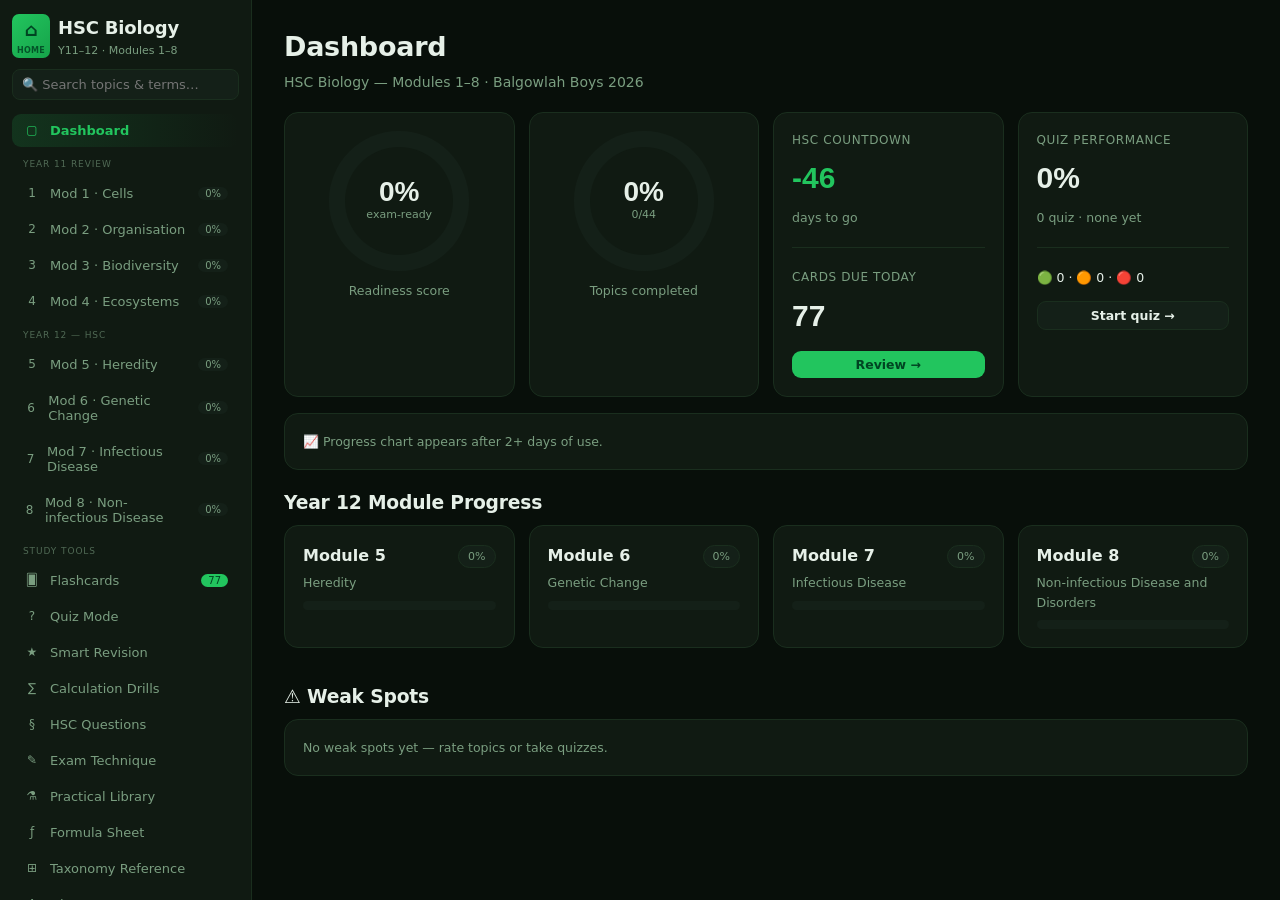
==== biology/index.html @ 116df665 "Reformat flashcard backs with smart visual layouts Instead of dumping the full definition as a wall " ====
<!DOCTYPE html>
<html lang="en" data-theme="dark">
<head>
<meta charset="UTF-8"/>
<meta name="viewport" content="width=device-width,initial-scale=1.0"/>
<title>HSC Biology Y12 — Study Tool</title>
<style>
:root{
  --bg:#080f0a;--surface:#101a12;--surface2:#142018;--accent:#22c55e;--accent2:#16a34a;
  --text:#e6f0e8;--muted:#7a9e80;--line:#1a2e1e;
  --blue:#3b82f6;--green:#22c55e;--amber:#f59e0b;--red:#ef4444;--purple:#a855f7;
  --blueb:#0e2336;--greenb:#0e2a14;--amberb:#2c2210;--redb:#2c1414;--purpleb:#221331;
}
html[data-theme="light"]{
  --bg:#eef5ef;--surface:#ffffff;--surface2:#edf5ee;--accent:#16a34a;--accent2:#15803d;
  --text:#0e2010;--muted:#4a7a52;--line:#cde3cf;
  --blueb:#e6f0fb;--greenb:#e7f7ec;--amberb:#fdf3e1;--redb:#fbe9e9;--purpleb:#f4e9fc;
}
*{box-sizing:border-box}
body{margin:0;background:var(--bg);color:var(--text);font-family:"IBM Plex Sans",system-ui,-apple-system,Segoe UI,Roboto,sans-serif;line-height:1.55}
h1,h2,h3,h4,.brand{font-family:"Bricolage Grotesque","IBM Plex Sans",system-ui,sans-serif;font-weight:700;letter-spacing:-.01em}
a{color:var(--accent)}
.app{display:flex;min-height:100vh}
.sidebar{width:252px;background:var(--surface);border-right:1px solid var(--line);position:sticky;top:0;height:100vh;display:flex;flex-direction:column;padding:14px 12px;gap:10px;overflow-y:auto;flex-shrink:0}
.brand{font-size:18px;display:flex;align-items:center;gap:8px}
.brand .logo{width:26px;height:26px;border-radius:7px;background:linear-gradient(135deg,var(--accent),var(--accent2));display:flex;align-items:center;justify-content:center;color:#042;font-weight:800;font-size:13px}
.brand small{display:block;color:var(--muted);font-size:11px;font-weight:500;letter-spacing:0}
.search{display:flex;flex-direction:column;gap:4px;position:relative}
.search input{width:100%;background:var(--surface2);border:1px solid var(--line);color:var(--text);border-radius:9px;padding:8px 10px;font-size:13px}
.search input:focus{outline:none;border-color:var(--accent)}
.searchres{position:absolute;top:42px;left:0;right:0;background:var(--surface2);border:1px solid var(--line);border-radius:9px;max-height:320px;overflow-y:auto;z-index:30;box-shadow:0 12px 30px rgba(0,0,0,.45)}
.searchres .r{padding:8px 10px;border-bottom:1px solid var(--line);cursor:pointer;font-size:13px}
.searchres .r:hover{background:var(--surface)}.searchres .r:last-child{border-bottom:none}
.navlist{display:flex;flex-direction:column;gap:3px;margin-top:4px}
.navbtn{display:flex;align-items:center;gap:9px;background:none;border:none;color:var(--muted);text-align:left;padding:9px 11px;border-radius:9px;cursor:pointer;font-size:13px;font-family:inherit;width:100%;transition:.12s}
.navbtn .ic{width:18px;text-align:center;font-size:12px}
.navbtn:hover{background:var(--surface2);color:var(--text)}
.navbtn.active{background:linear-gradient(90deg,rgba(34,197,94,.15),transparent);color:var(--accent);font-weight:600}
.navbtn .badge{margin-left:auto;font-size:10px;background:var(--surface2);color:var(--muted);padding:1px 7px;border-radius:20px}
.nav-sep{font-size:9px;text-transform:uppercase;letter-spacing:.1em;color:var(--muted);padding:8px 11px 2px;opacity:.6}
.exampill{margin-top:auto;background:var(--surface2);border:1px solid var(--line);border-radius:11px;padding:10px}
.exampill label{font-size:11px;color:var(--muted);display:block;margin-bottom:5px;text-transform:uppercase;letter-spacing:.06em}
.exampill .cd{font-size:22px;font-weight:700;color:var(--accent);font-family:"Bricolage Grotesque",sans-serif}
.exampill input{width:100%;margin-top:7px;background:var(--bg);border:1px solid var(--line);color:var(--text);border-radius:7px;padding:5px 7px;font-size:12px}
.sb-foot{display:flex;gap:6px;flex-wrap:wrap}
.sb-foot button{flex:1;font-size:11px;padding:6px;background:var(--surface2);border:1px solid var(--line);color:var(--muted);border-radius:8px;cursor:pointer;min-width:60px}
.sb-foot button:hover{color:var(--text);border-color:var(--accent)}
.main{flex:1;min-width:0;padding:26px 32px 90px;max-width:1120px}
.page-head{margin-bottom:18px;display:flex;align-items:flex-end;gap:14px;flex-wrap:wrap}
.page-head h1{font-size:27px;margin:0 0 4px}.page-head p{color:var(--muted);margin:0;font-size:14px}
.page-head .spacer{flex:1}
.card{background:var(--surface);border:1px solid var(--line);border-radius:14px;padding:18px;margin-bottom:16px}
.grid{display:grid;gap:14px}
.g2{grid-template-columns:repeat(2,1fr)}.g3{grid-template-columns:repeat(3,1fr)}.g4{grid-template-columns:repeat(4,1fr)}
@media(max-width:900px){.g2,.g3,.g4{grid-template-columns:1fr}}
.bar{height:9px;background:var(--surface2);border-radius:20px;overflow:hidden}
.bar>i{display:block;height:100%;background:linear-gradient(90deg,var(--accent),var(--accent2));border-radius:20px;transition:width .4s}
.stat{display:flex;flex-direction:column;gap:6px}
.stat .big{font-size:30px;font-weight:700;font-family:"Bricolage Grotesque",sans-serif}
.stat .lbl{color:var(--muted);font-size:12px;text-transform:uppercase;letter-spacing:.05em}
.ring{--p:0;width:140px;height:140px;border-radius:50%;background:conic-gradient(var(--accent) calc(var(--p)*3.6deg),var(--surface2) 0);display:grid;place-items:center;margin:0 auto}
.ring .inner{width:108px;height:108px;border-radius:50%;background:var(--surface);display:flex;align-items:center;justify-content:center;flex-direction:column;text-align:center}
.ring .inner b{font-size:28px;font-family:"Bricolage Grotesque",sans-serif;line-height:1}
.ring .inner small{color:var(--muted);font-size:11px}
.mod-h{display:flex;align-items:center;gap:12px;cursor:pointer;padding:15px 18px;background:var(--surface);border:1px solid var(--line);border-radius:14px;margin-bottom:10px}
.mod-h:hover{border-color:var(--accent)}
.mod-h .num{width:38px;height:38px;border-radius:10px;background:var(--surface2);display:grid;place-items:center;font-weight:700;color:var(--accent);font-family:"Bricolage Grotesque",sans-serif}
.mod-h h2{font-size:17px;margin:0}.mod-h .sub{color:var(--muted);font-size:12.5px}
.mod-h .chev{color:var(--muted);transition:.2s;font-size:13px}
.mod-h.open .chev{transform:rotate(90deg)}
.dot{background:var(--surface);border:1px solid var(--line);border-radius:13px;margin:0 0 11px;overflow:hidden}
.dot.flash{border-color:var(--accent);box-shadow:0 0 0 2px rgba(34,197,94,.3)}
.dot-h{display:flex;align-items:flex-start;gap:11px;padding:14px 16px;cursor:pointer}
.dot-h:hover{background:var(--surface2)}
.dot-h .chk{margin-top:3px;width:17px;height:17px;accent-color:var(--accent);cursor:pointer;flex-shrink:0}
.dot-h .ttl{flex:1;font-weight:600;font-size:15px}
.dot-h .conf-dot{width:11px;height:11px;border-radius:50%;margin-top:5px;flex-shrink:0;background:var(--line)}
.conf-good{background:var(--green)!important}.conf-shaky{background:var(--amber)!important}.conf-weak{background:var(--red)!important}
.tags{display:flex;gap:5px;flex-wrap:wrap;margin-top:5px}
.tag{font-size:10px;padding:1.5px 7px;border-radius:20px;background:var(--surface2);color:var(--muted);border:1px solid var(--line)}
.tag.hsc{color:#fda4af;border-color:#5b2330}.tag.syl{color:#7dd3fc;border-color:#1e4a63}.tag.custom{color:#d8b4fe;border-color:#3d2350}.tag.y11{color:#86efac;border-color:#1a4a2a}
.dot-body{padding:0 16px 16px;display:none}.dot.open .dot-body{display:block}
.box{border-radius:10px;padding:11px 13px;margin:9px 0;font-size:14px;border-left:3px solid}
.box .bx-l{font-size:10.5px;text-transform:uppercase;letter-spacing:.07em;font-weight:700;display:block;margin-bottom:4px;opacity:.9}
.box.def{background:var(--blueb);border-color:var(--blue)}.box.def .bx-l{color:#93c5fd}
.box.eqn{background:var(--greenb);border-color:var(--green);font-family:"IBM Plex Mono",ui-monospace,monospace}.box.eqn .bx-l{color:#86efac;font-family:inherit}
.box.tip{background:var(--amberb);border-color:var(--amber)}.box.tip .bx-l{color:#fcd34d}
.box.trap{background:var(--redb);border-color:var(--red)}.box.trap .bx-l{color:#fca5a5}
.box.mnem{background:var(--purpleb);border-color:var(--purple)}.box.mnem .bx-l{color:#d8b4fe}
.box.calc{background:var(--surface2);border-color:var(--accent)}.box.calc .bx-l{color:var(--accent)}
.box.calc .body{white-space:pre-wrap;font-family:"IBM Plex Mono",monospace;font-size:13px}
.box[contenteditable]{outline:none}
.box.editing{box-shadow:inset 0 0 0 1px var(--accent)}
/* pretty-box rows */
.prow{display:flex;gap:10px;padding:6px 0;border-bottom:1px solid rgba(128,128,128,.12);align-items:flex-start}
.prow:last-child{border-bottom:none}
.plbl{font-weight:700;font-size:12px;min-width:90px;max-width:140px;flex-shrink:0;opacity:.8;padding-top:2px;line-height:1.4;text-transform:none}
.pval{flex:1;font-size:13.5px;line-height:1.55}
.pbul{display:flex;gap:7px;padding:5px 0;border-bottom:1px solid rgba(128,128,128,.08);font-size:13.5px;line-height:1.55;align-items:flex-start}
.pbul:last-child{border-bottom:none}
.pbul-dot{color:var(--accent);font-size:10px;flex-shrink:0;padding-top:4px;opacity:.7}
/* flashcard back layouts */
.fc-vs{display:grid;grid-template-columns:1fr 1fr;gap:10px;margin:2px 0}
.fc-vs-col{background:var(--surface2);border-radius:9px;padding:10px 12px;text-align:left}
.fc-vs-hd{font-size:10px;font-weight:700;text-transform:uppercase;letter-spacing:.08em;color:var(--accent);margin-bottom:7px;border-bottom:1px solid var(--line);padding-bottom:4px}
.fc-row{display:flex;gap:8px;padding:5px 0;border-bottom:1px solid rgba(128,128,128,.1);font-size:13px;line-height:1.55;align-items:flex-start;text-align:left}
.fc-row:last-child{border-bottom:none}
.fc-rl{font-weight:700;min-width:75px;max-width:110px;flex-shrink:0;font-size:11.5px;color:var(--accent);padding-top:1px;line-height:1.4}
.fc-rv{flex:1}
.fc-bul{display:flex;gap:7px;padding:4px 0;border-bottom:1px solid rgba(128,128,128,.08);font-size:13px;line-height:1.55;align-items:flex-start;text-align:left}
.fc-bul:last-child{border-bottom:none}
.fc-bd{color:var(--accent);font-size:10px;flex-shrink:0;padding-top:4px;opacity:.8}
.fc-step{display:flex;gap:8px;padding:4px 0;font-size:13px;line-height:1.55;border-bottom:1px solid rgba(128,128,128,.08);text-align:left}
.fc-step:last-child{border-bottom:none}
.fc-sn{color:var(--accent);font-weight:700;min-width:16px;font-size:11px;padding-top:2px;flex-shrink:0}
.fc-def{font-size:14px;line-height:1.7;text-align:left}
.psteps{display:flex;flex-direction:column;gap:3px}
.pstep{display:flex;gap:10px;padding:4px 0;border-bottom:1px solid rgba(128,128,128,.08);align-items:flex-start;font-family:"IBM Plex Mono",monospace;font-size:13px}
.pstep:last-child{border-bottom:none}
.pstep-n{color:var(--accent);font-weight:700;min-width:18px;flex-shrink:0;font-size:11px;padding-top:2px}
/* term table */
.term-section{background:var(--surface);border:1px solid var(--line);border-radius:14px;padding:16px;margin-bottom:18px}
.term-section h3{margin:0 0 10px;font-size:16px;display:flex;align-items:center;gap:8px;cursor:pointer}
.term-section h3 .chev{color:var(--muted);font-size:12px;transition:.2s;margin-left:auto}
.term-section h3.open .chev{transform:rotate(90deg)}
.term-topic{margin-bottom:10px}
.term-topic-title{font-size:11px;text-transform:uppercase;letter-spacing:.07em;color:var(--accent);font-weight:700;margin-bottom:6px}
.term-table{width:100%;border-collapse:collapse;font-size:13px}
.term-table td{padding:5px 8px;border-bottom:1px solid var(--line);vertical-align:top}
.term-table td:first-child{font-weight:600;color:var(--text);width:30%;white-space:nowrap}
.term-table td:last-child{color:var(--muted)}
.term-table tr:last-child td{border-bottom:none}
.must-mem{background:rgba(34,197,94,.08);border:1px solid rgba(34,197,94,.25);border-radius:10px;padding:12px 14px;margin:10px 0}
.must-mem h4{margin:0 0 8px;font-size:12px;text-transform:uppercase;letter-spacing:.07em;color:var(--accent)}
.must-mem-item{margin-bottom:8px;font-size:13.5px}
.must-mem-item b{color:var(--accent)}
.must-mem-item:last-child{margin-bottom:0}
/* q */
.q{border:1px solid var(--line);border-radius:10px;padding:11px 13px;margin:9px 0;background:var(--surface2)}
.q .qq{font-size:14px;margin-bottom:7px;font-weight:500}
.q .ans{display:none;border-top:1px dashed var(--line);margin-top:9px;padding-top:9px;font-size:13.5px;color:#bfe;white-space:pre-wrap}
.q.show .ans{display:block}
.q .reveal{font-size:12px;background:var(--surface);border:1px solid var(--line);color:var(--accent);padding:4px 11px;border-radius:7px;cursor:pointer}
.confrow{display:flex;gap:7px;align-items:center;margin:12px 0 5px;flex-wrap:wrap}
.confrow span{font-size:12px;color:var(--muted);margin-right:3px}
.cbtn{font-size:12.5px;padding:5px 13px;border-radius:8px;border:1px solid var(--line);background:var(--surface2);color:var(--muted);cursor:pointer}
.cbtn.good.on{background:rgba(34,197,94,.18);color:#86efac;border-color:var(--green)}
.cbtn.shaky.on{background:rgba(245,158,11,.18);color:#fcd34d;border-color:var(--amber)}
.cbtn.weak.on{background:rgba(239,68,68,.18);color:#fca5a5;border-color:var(--red)}
textarea.notes{width:100%;background:var(--bg);border:1px solid var(--line);color:var(--text);border-radius:9px;padding:9px;font-family:inherit;font-size:13px;resize:vertical;min-height:58px;margin-top:6px}
textarea.notes:focus{outline:none;border-color:var(--accent)}
.btn{background:var(--accent);color:#042;border:none;border-radius:9px;padding:9px 15px;font-weight:600;cursor:pointer;font-family:inherit;font-size:14px}
.btn:hover{background:var(--accent2)}.btn:disabled{opacity:.5;cursor:not-allowed}
.btn.ghost{background:var(--surface2);color:var(--text);border:1px solid var(--line)}
.btn.ghost:hover{border-color:var(--accent);color:var(--accent)}
.btn.sm{padding:6px 11px;font-size:12.5px}.btn.on{background:var(--accent);color:#042}
.pill{display:inline-block;font-size:11px;padding:2px 9px;border-radius:20px;background:var(--surface2);border:1px solid var(--line);color:var(--muted)}
select,input[type=number],input[type=text]{background:var(--surface2);border:1px solid var(--line);color:var(--text);border-radius:8px;padding:7px 9px;font-family:inherit;font-size:13px}
select:focus,input:focus{outline:none;border-color:var(--accent)}
.chips{display:flex;gap:7px;flex-wrap:wrap}
.chip{font-size:13px;padding:6px 12px;border-radius:20px;border:1px solid var(--line);background:var(--surface2);color:var(--muted);cursor:pointer}
.chip.on{background:rgba(34,197,94,.14);color:var(--accent);border-color:var(--accent)}
.row{display:flex;gap:10px;align-items:center;flex-wrap:wrap}
.muted{color:var(--muted)}.accent{color:var(--accent)}.small{font-size:12.5px}
.divider{height:1px;background:var(--line);margin:14px 0}
.kv{display:flex;justify-content:space-between;padding:6px 0;border-bottom:1px solid var(--line);font-size:13.5px}.kv:last-child{border:none}
.tablebox{width:100%;border-collapse:collapse;font-size:13px}
.tablebox th,.tablebox td{border:1px solid var(--line);padding:7px 9px;text-align:left;vertical-align:top}
.tablebox th{background:var(--surface2);color:var(--accent)}
.collapse-h{cursor:pointer;display:flex;align-items:center;gap:10px}
.collapse-h .chev{margin-left:auto;color:var(--muted);transition:.2s}.collapse-h.open .chev{transform:rotate(90deg)}
.hidden{display:none!important}
svg.diagram{width:100%;max-width:540px;height:auto;display:block;margin:10px 0;background:var(--bg);border:1px solid var(--line);border-radius:12px}
.diagram text{fill:var(--text);font-family:"IBM Plex Sans",sans-serif;font-size:13px}
.diagram .ax{stroke:var(--muted);stroke-width:1.5;fill:none}
.diagram .gl{stroke:var(--line);stroke-width:1}
.toast{position:fixed;bottom:22px;left:50%;transform:translateX(-50%);background:var(--surface2);border:1px solid var(--accent);color:var(--text);padding:11px 20px;border-radius:11px;z-index:100;box-shadow:0 10px 30px rgba(0,0,0,.4);opacity:0;transition:.25s;pointer-events:none}
.toast.show{opacity:1}
::-webkit-scrollbar{width:9px;height:9px}::-webkit-scrollbar-thumb{background:var(--line);border-radius:8px}
.modal{position:fixed;inset:0;background:rgba(0,0,0,.6);display:grid;place-items:center;z-index:90;padding:20px}
.modal .box2{background:var(--surface);border:1px solid var(--line);border-radius:14px;padding:20px;max-width:560px;width:100%;max-height:85vh;overflow:auto}
.modal textarea{width:100%;min-height:160px;background:var(--bg);border:1px solid var(--line);color:var(--text);border-radius:9px;padding:10px;font-family:"IBM Plex Mono",monospace;font-size:12px}
@media(max-width:820px){.app{flex-direction:column}.sidebar{position:relative;width:100%;height:auto}.main{padding:18px 16px 60px}.ring{width:120px;height:120px}}
</style>
</head>
<body>
<div class="app">
  <aside class="sidebar">
    <div class="brand"><a href="/" style="text-decoration:none"><span class="logo" style="width:38px;height:44px;font-size:18px;flex-direction:column;gap:1px">⌂<span style="font-size:8px;font-weight:700;letter-spacing:.04em;opacity:.85">HOME</span></span></a><div>HSC Biology<small>Y11–12 · Modules 1–8</small></div></div>
    <div class="search">
      <input id="globalSearch" type="text" placeholder="🔍 Search topics & terms…" autocomplete="off"/>
      <div id="searchRes" class="searchres hidden"></div>
    </div>
    <nav class="navlist" id="nav"></nav>
    <div class="exampill">
      <label>HSC Exam Countdown</label>
      <div class="cd" id="countdown">— days</div>
      <input id="examDate" type="date"/>
    </div>
    <div class="sb-foot">
      <button id="themeBtn">☀ Theme</button>
      <button id="ioBtn">⇅ Backup</button>
    </div>
  </aside>
  <main class="main" id="main"></main>
</div>
<div class="toast" id="toast"></div>
<script>
const LS_KEY="hscbio_progress";
const DEFAULT_STATE={check:{},conf:{},notes:{},examDate:"2026-10-21",quizLog:[],theme:"dark",streak:[],edits:{},addedDots:{},addedQ:{},editMode:false,quizStats:{},srs:{},history:[],bookmarks:{}};
const TODAY=()=>new Date().toISOString().slice(0,10);
const daysBetween=(a,b)=>Math.round((new Date(b)-new Date(a))/86400000);
const addDays=(iso,n)=>{const d=new Date(iso);d.setDate(d.getDate()+n);return d.toISOString().slice(0,10);};
let state=load();
function load(){try{const s=JSON.parse(localStorage.getItem(LS_KEY));if(s)return Object.assign({},JSON.parse(JSON.stringify(DEFAULT_STATE)),s);}catch(e){}return JSON.parse(JSON.stringify(DEFAULT_STATE));}
let saveT;function save(){clearTimeout(saveT);saveT=setTimeout(()=>localStorage.setItem(LS_KEY,JSON.stringify(state)),350);}
function toast(m){const t=document.getElementById('toast');t.textContent=m;t.classList.add('show');setTimeout(()=>t.classList.remove('show'),1700);}
function esc(s){return (s==null?'':String(s)).replace(/[&<>"]/g,c=>({'&':'&amp;','<':'&lt;','>':'&gt;','"':'&quot;'}[c]));}
function stripTags(s){return String(s).replace(/<[^>]+>/g,'');}
function streakToday(){const d=new Date().toISOString().slice(0,10);if(!state.streak.includes(d)){state.streak.push(d);save();}}

/* ============================= MODULES ============================= */
const MODULES=[
/* ---- Y11 BRIEF ---- */
{id:"m1",num:1,title:"Cells as the Basis of Life",year:11,sub:"Y11 Review · Cell structure, function & biochemistry",
 terms:[
  {topic:"Cell Structure",items:[["Prokaryote","Cell lacking a membrane-bound nucleus (e.g. bacteria)"],["Eukaryote","Cell with a membrane-bound nucleus (e.g. animal, plant, fungal cells)"],["Organelle","Specialised structure within a cell performing a specific function"],["Nucleus","Controls cell activity; contains DNA"],["Mitochondria","Site of aerobic respiration; produces ATP"],["Chloroplast","Site of photosynthesis in plant cells; contains chlorophyll"],["Ribosome","Site of protein synthesis; found on rough ER and free in cytoplasm"],["Cell membrane","Selectively permeable phospholipid bilayer controlling entry/exit of substances"],["Fluid mosaic model","Model of membrane: phospholipid bilayer with embedded proteins that can move"]]},
  {topic:"Cell Function",items:[["Diffusion","Passive movement of particles from high to low concentration"],["Osmosis","Diffusion of water across a selectively permeable membrane from high to low water potential"],["Active transport","Movement of substances against concentration gradient; requires ATP"],["Endocytosis","Engulfing of particles into the cell via membrane folding"],["Exocytosis","Expulsion of substances from the cell via vesicle fusion with membrane"],["Enzyme","Biological catalyst; protein that speeds up reactions without being consumed"],["Active site","Region on enzyme that binds the specific substrate"],["Denaturation","Irreversible loss of enzyme shape/function due to heat or pH change"],["ATP","Adenosine triphosphate; the cell's energy currency"],["Photosynthesis","Conversion of CO₂ + H₂O → glucose + O₂ using light energy in chloroplasts"],["Cellular respiration","Breakdown of glucose to produce ATP; aerobic uses O₂, anaerobic does not"]]}
 ],
 keyDefs:[
  {term:"Prokaryote vs Eukaryote",def:"Prokaryotes lack a membrane-bound nucleus and organelles; DNA is circular in a nucleoid region. Eukaryotes have a membrane-bound nucleus and membrane-bound organelles."},
  {term:"Fluid mosaic model",def:"The cell membrane consists of a phospholipid bilayer in which proteins are embedded and can move laterally, giving it mosaic-like structure and fluid properties."},
  {term:"Osmosis",def:"The diffusion of water molecules across a selectively permeable membrane from a region of higher water potential to a region of lower water potential."},
  {term:"Enzyme",def:"A biological catalyst (protein) that lowers the activation energy of a specific reaction without being consumed, by binding its substrate at the active site."}
 ],
 topics:[
  {id:"m1.1",title:"Cell Structure — Prokaryotes vs Eukaryotes",tags:["Y11 Review"],
   def:"<b>Prokaryotic cells</b> (bacteria): no membrane-bound nucleus; circular DNA in nucleoid region; no membrane-bound organelles; smaller (1–10 µm); may have plasmids, flagella, pili, capsule. <b>Eukaryotic cells</b> (animals, plants, fungi): membrane-bound nucleus; linear DNA; membrane-bound organelles (mitochondria, ER, Golgi, etc.); larger (10–100 µm). Plant cells additionally have: cell wall (cellulose), chloroplasts, large central vacuole. Animal cells have: centrioles, small vacuoles.",
   eqn:"Key organelles: Nucleus → DNA storage + transcription. Ribosome → translation (protein synthesis). Mitochondria → aerobic respiration (ATP). Chloroplast → photosynthesis. ER (rough) → protein processing. Golgi → packaging + secretion. Lysosome → digestion of waste.",
   tip:"The MOST examinable Y11 link to Y12: understand prokaryote vs eukaryote structure because Module 5 contrasts prokaryotic and eukaryotic DNA organisation (circular vs linear, histones vs no histones, plasmids). Also: ribosomes = site of translation (Module 5 IQ3).",
   trap:"Mitochondria and chloroplasts have their own circular DNA and ribosomes — evidence they were once free-living prokaryotes (endosymbiotic theory). Don't say 'all cells have a cell wall' — only plants, fungi and bacteria."},
  {id:"m1.2",title:"Cell Function — Transport, Enzymes & Biochemistry",tags:["Y11 Review"],
   def:"<b>Passive transport</b> (no ATP): diffusion (concentration gradient), osmosis (water via semi-permeable membrane), facilitated diffusion (via protein channels). <b>Active transport</b> (requires ATP): moves substances against concentration gradient via carrier proteins. <b>Bulk transport</b>: endocytosis (in) and exocytosis (out) via vesicles. <b>Enzymes</b>: protein catalysts with a specific active site; substrate binds → enzyme-substrate complex → products released. Affected by temperature, pH, substrate concentration. <b>Photosynthesis</b>: 6CO₂ + 6H₂O → C₆H₁₂O₆ + 6O₂ (light energy). <b>Cellular respiration</b>: C₆H₁₂O₆ + 6O₂ → 6CO₂ + 6H₂O + ATP (aerobic).",
   tip:"Surface-area-to-volume ratio: as cells increase in size, SA:V decreases → diffusion becomes less efficient → multicellularity and specialised transport systems needed (links to Module 2). Temperature and enzyme activity: up to optimum → faster; above optimum → denaturation (permanent).",
   tip2:"Key Y12 link: enzyme concepts from M1 (active site, denaturation, substrate specificity) underpin understanding of how mutations in M5/M6 change protein shape → changed function.",
   trap:"Osmosis is NOT the same as diffusion — it specifically describes water movement and requires a selectively permeable membrane. Active transport and endocytosis both require ATP but are different processes (protein carrier vs vesicle)."}
 ]},
{id:"m2",num:2,title:"Organisation of Living Things",year:11,sub:"Y11 Review · Tissues, organs, transport systems",
 terms:[
  {topic:"Cell Organisation",items:[["Tissue","Group of similar cells performing a common function"],["Organ","Structure made of different tissues working together"],["Organ system","Group of organs working together for a body function"],["Cell differentiation","Process by which cells become specialised for specific functions"],["Multicellular organism","Organism made of many cells with specialised roles"]]},
  {topic:"Transport",items:[["Xylem","Plant vascular tissue that transports water and minerals upward from roots"],["Phloem","Plant vascular tissue that transports sugars (assimilates) to all parts of plant"],["Transpiration","Evaporation of water from leaves; drives water movement up xylem"],["Cohesion-tension theory","Mechanism of water movement in plants: cohesion of water + tension from transpiration"],["Stomata","Pores in leaf epidermis; regulate gas exchange and water loss"],["Alveoli","Air sacs in lungs with thin walls and large surface area for gas exchange"],["Open circulatory system","Blood/haemolymph not confined to vessels; bathes organs directly (e.g. insects)"],["Closed circulatory system","Blood confined to vessels; higher pressure and faster delivery (e.g. mammals)"]]}
 ],
 keyDefs:[
  {term:"Transpiration-cohesion-tension",def:"Water evaporates from leaves (transpiration) creating tension; cohesion between water molecules and adhesion to xylem walls pulls a continuous column of water up from roots."},
  {term:"Autotroph vs Heterotroph",def:"Autotrophs produce their own organic molecules using light (photosynthesis) or chemical energy. Heterotrophs obtain organic molecules by consuming other organisms."}
 ],
 topics:[
  {id:"m2.1",title:"Cell Organisation — Tissues, Organs, Systems",tags:["Y11 Review"],
   def:"Hierarchy: organelles → cells → tissues → organs → organ systems → organism. <b>Cell differentiation</b>: during development, cells express different genes → become specialised (e.g. muscle cells, nerve cells, red blood cells). Unicellular organisms perform all life functions in one cell. Colonial organisms (e.g. Volvox) are groups of similar cells with limited specialisation. Multicellular organisms have true tissue differentiation.",
   tip:"Y12 link: cell differentiation requires selective gene expression — directly links to Module 5 (genes + environment → phenotype) and Module 6 (how mutations affect specialised cells)."},
  {id:"m2.2",title:"Nutrient & Gas Requirements — Autotrophs vs Heterotrophs",tags:["Y11 Review"],
   def:"<b>Autotrophs</b> (plants, algae, some bacteria): produce organic molecules from CO₂ using light (photosynthesis) or chemical energy (chemosynthesis). Structures: leaves (photosynthesis), roots (water/mineral absorption), stomata (gas exchange). <b>Heterotrophs</b> (animals, fungi): consume organic molecules. Digestion: mechanical (physical breakdown) + chemical (enzymes). Absorption occurs across specialised surfaces (intestinal villi — thin, large SA, vascularised). Gas exchange: mammals — alveoli (thin walls, moist, large SA, rich blood supply); plants — stomata and lenticels.",
   tip:"SA:V and exchange surface features (thin, moist, large SA, good blood supply/transport) are a recurring theme — applies to alveoli, villi, root hair cells, and gill lamellae."},
  {id:"m2.3",title:"Transport Systems",tags:["Y11 Review"],
   def:"<b>Plants</b>: Xylem (water + minerals, root → leaves, cohesion-tension mechanism). Phloem (sugars, source → sink, pressure-flow mechanism). <b>Animals</b>: Open system (haemolymph bathes tissues directly; insects, some molluscs). Closed system (blood in vessels, higher pressure, faster; vertebrates). Mammalian cardiovascular: heart (pump), arteries (from heart), veins (to heart), capillaries (exchange). Blood composition: red blood cells (O₂ transport via haemoglobin), white blood cells (immunity), platelets (clotting), plasma (transport medium).",
   tip:"Y12 link: haemoglobin is a protein with quaternary structure (4 subunits) — directly links to Module 5 protein structure. The immune cells (WBCs) link directly to Module 7 (infectious disease — lymphocytes, phagocytes)."}
 ]},
{id:"m3",num:3,title:"Biological Diversity",year:11,sub:"Y11 Review · Adaptations, evolution, evidence",
 terms:[
  {topic:"Adaptations & Evolution",items:[["Adaptation","A heritable trait that increases an organism's fitness in its environment"],["Structural adaptation","Physical feature that increases survival (e.g. thick fur, camouflage)"],["Physiological adaptation","Internal biochemical/metabolic process aiding survival (e.g. salt glands, venom production)"],["Behavioural adaptation","Actions that increase survival (e.g. migration, hibernation, alarm calls)"],["Natural selection","Process by which heritable traits that increase fitness become more common over generations"],["Fitness","Reproductive success — ability to survive and pass on genes"],["Variation","Differences in traits between individuals of a population"],["Speciation","Formation of new species from a common ancestor, usually through reproductive isolation"],["Convergent evolution","Unrelated species independently evolve similar traits due to similar selection pressures"],["Divergent evolution","Related species evolve different traits as they adapt to different environments"],["Punctuated equilibrium","Evolution occurs in rapid bursts followed by long periods of stasis (vs gradualism)"],["Microevolution","Change in allele frequencies within a population over a short time"]]}
 ],
 keyDefs:[
  {term:"Natural selection",def:"Process by which individuals with heritable traits that increase reproductive fitness survive to reproduce more than others, causing those traits to become more frequent in the population over generations."},
  {term:"Speciation",def:"The formation of new species when populations of the same species become reproductively isolated and diverge genetically over time through natural selection and genetic drift."}
 ],
 topics:[
  {id:"m3.1",title:"Adaptations",tags:["Y11 Review"],
   def:"Adaptations increase an organism's ability to survive and reproduce in its environment. <b>Structural</b>: physical features (e.g. thick blubber in seals for insulation; long legs in desert animals to stay above hot ground; cryptic colouring for camouflage). <b>Physiological</b>: internal processes (e.g. salt-excreting glands in marine iguanas; concentrated urine in desert mammals; ectotherm metabolic rate adjustment). <b>Behavioural</b>: actions (e.g. nocturnal activity in desert animals; huddling behaviour in penguins; seasonal migration).",
   tip:"Y12 link: adaptations arise from natural selection acting on genetic variation — the mechanism is mutation (Module 6) creating new alleles, which are then selected for or against."},
  {id:"m3.2",title:"Theory of Evolution by Natural Selection",tags:["Y11 Review"],
   def:"Darwin and Wallace's theory: (1) Variation exists within populations. (2) Some variation is heritable. (3) More offspring are produced than can survive (overproduction). (4) Individuals with favourable variations survive and reproduce (differential survival/reproduction = natural selection). (5) Favourable traits become more common over generations. <b>Microevolution</b>: allele frequency change within a population. <b>Macroevolution</b>: speciation and higher-order changes over long periods. <b>Convergent evolution</b>: unrelated species evolve similar features (e.g. dolphin and shark body shape). <b>Divergent evolution</b>: related species evolve different features (e.g. Darwin's finches). <b>Punctuated equilibrium</b>: evolution in rapid bursts, not always gradual.",
   tip:"Modern example: antibiotic-resistant bacteria — random mutations create resistant variants; antibiotics act as selection pressure; resistant bacteria survive and reproduce → resistance increases in population. This is natural selection in real time."},
  {id:"m3.3",title:"Evidence for Evolution",tags:["Y11 Review"],
   def:"<b>Fossil record</b>: dated by stratigraphy and radiometric dating (e.g. carbon-14 for recent fossils; uranium-lead for older). Shows progression of forms over time. <b>Comparative anatomy</b>: homologous structures (same evolutionary origin, different function — e.g. human arm, whale flipper, bat wing) vs analogous structures (different origin, similar function — convergent evolution). <b>Comparative embryology</b>: embryos of different vertebrates show similarities early in development. <b>Biogeography</b>: distribution of species reflects evolutionary history (e.g. marsupials in Australia due to continental drift). <b>Biochemical evidence</b>: similarities in DNA sequences and protein structure reflect relatedness.",
   tip:"Y12 link: DNA sequencing (Module 5) is now the gold standard for determining evolutionary relationships and species classification — biochemical evidence has revolutionised our understanding of phylogeny."}
 ]},
{id:"m4",num:4,title:"Ecosystem Dynamics",year:11,sub:"Y11 Review · Population dynamics, past & future ecosystems",
 terms:[
  {topic:"Ecology",items:[["Ecosystem","Community of organisms plus their abiotic environment"],["Biotic factor","Living component of an ecosystem (predation, competition, symbiosis)"],["Abiotic factor","Non-living component (temperature, light, pH, water availability)"],["Population","Group of individuals of the same species in the same area at the same time"],["Community","All populations of different species living in the same area"],["Niche","The role and position of a species in its ecosystem (what it does, not just where it lives)"],["Trophic level","Position in a food chain (producer → primary consumer → secondary consumer…)"],["Predation","One organism kills and eats another; increases predator fitness, decreases prey fitness"],["Competition","Two species or individuals compete for the same limited resource"],["Symbiosis","Close, long-term interaction between two species"],["Mutualism","Both species benefit (e.g. clownfish + anemone)"],["Commensalism","One species benefits, the other is unaffected"],["Parasitism","One species benefits (parasite) at the expense of the other (host)"],["Carrying capacity","Maximum population size an environment can sustain indefinitely"],["Biodiversity","Variety of life at genetic, species and ecosystem levels"]]}
 ],
 keyDefs:[
  {term:"Niche",def:"The ecological role of a species — the sum of all resources it uses and conditions it requires; no two species can occupy exactly the same niche in the same area (competitive exclusion principle)."},
  {term:"Carrying capacity",def:"The maximum population size that an environment can support sustainably, determined by available resources (food, water, shelter, nesting sites)."}
 ],
 topics:[
  {id:"m4.1",title:"Population Dynamics",tags:["Y11 Review"],
   def:"Populations fluctuate based on biotic and abiotic factors. <b>Biotic</b>: predation (keeps prey populations in check), competition (intraspecific = same species; interspecific = different species), symbiosis, disease. <b>Abiotic</b>: temperature, rainfall, soil nutrients, light availability. Populations grow when birth rate + immigration > death rate + emigration. <b>Exponential growth</b>: unlimited resources → J-curve. <b>Logistic growth</b>: limited resources → S-curve approaching carrying capacity. <b>Sampling techniques</b>: quadrats (plants/slow animals), transects (distribution along gradient), mark-recapture (mobile animals).",
   tip:"Y12 link: population genetics (Module 5 IQ5) — population SIZE affects allele frequencies. Small populations = genetic drift is significant. Hardy-Weinberg equilibrium assumes a large population."},
  {id:"m4.2",title:"Past and Future Ecosystems",tags:["Y11 Review"],
   def:"<b>Evidence for past ecosystems</b>: fossil record, rock structure and formation (stratigraphy), ice core drilling (trapped air bubbles reveal past CO₂ and temperature), Aboriginal rock paintings (document past species distributions). <b>Radiometric dating</b>: uses decay of radioactive isotopes (e.g. ¹⁴C for <50,000 yr; uranium-lead for millions of years). <b>Gas analysis</b> of ice cores: reveals past atmospheric composition. <b>Human impacts on future ecosystems</b>: habitat destruction → extinction; introduced species → competition/predation; climate change → habitat shift; pollution → abiotic changes. <b>Ecosystem restoration</b>: revegetation of mining sites, removing introduced species, captive breeding programs.",
   tip:"Y12 link: human-induced selection pressures (Module 3/4) + genetic drift in small isolated populations (Module 6) = extinction risk. Conservation genetics (Module 5 IQ5) directly applies population genetics tools to manage at-risk species."}
 ]}
/* ---- M5 HEREDITY (Y12 FULL) ---- */
,{id:"m5",num:5,title:"Heredity",year:12,sub:"Reproduction · Mitosis/Meiosis · DNA replication · Transcription/Translation · Inheritance patterns · Population genetics",
 terms:[
  {topic:"Reproduction",items:[["Gamete","Haploid sex cell (sperm or egg) produced by meiosis"],["Zygote","Diploid cell formed by fusion of two gametes (fertilisation)"],["Blastocyst","Early embryo stage that implants into the uterus wall"],["Implantation","Attachment of the blastocyst to the endometrium ~6–10 days post-fertilisation"],["hCG","Human chorionic gonadotropin; maintains corpus luteum early in pregnancy"],["Binary fission","Asexual reproduction in prokaryotes: one cell divides into two identical cells"],["Budding","Asexual reproduction where a new organism grows from the parent body (e.g. yeast)"]]},
  {topic:"Cell Replication",items:[["Diploid (2n)","Cell containing two sets of chromosomes (one from each parent)"],["Haploid (n)","Cell containing one set of chromosomes (gametes)"],["Homologous chromosomes","Chromosome pairs carrying the same genes at the same loci but possibly different alleles"],["Sister chromatids","Identical copies of a chromosome joined at the centromere after DNA replication"],["Mitosis","Cell division producing two genetically identical diploid daughter cells"],["Meiosis","Two-stage cell division producing four genetically unique haploid gametes"],["Crossing over","Exchange of DNA segments between non-sister chromatids of homologous chromosomes in prophase I"],["Independent assortment","Random orientation of homologous pairs in meiosis I; each gamete gets a unique mix of maternal/paternal chromosomes"],["Chiasma","Point where crossing over occurs between homologous chromosomes"],["Semi-conservative replication","DNA replication producing two helices each with one original and one new strand"],["Helicase","Enzyme that unwinds the double helix by breaking hydrogen bonds"],["DNA polymerase","Enzyme that synthesises new DNA strands using a template"],["DNA ligase","Enzyme that joins Okazaki fragments on the lagging strand"]]},
  {topic:"DNA & Polypeptide Synthesis",items:[["Transcription","Synthesis of mRNA from a DNA template in the nucleus"],["Translation","Synthesis of a polypeptide from an mRNA sequence at ribosomes"],["mRNA","Messenger RNA; carries genetic code from nucleus to ribosome"],["tRNA","Transfer RNA; carries specific amino acids to the ribosome; has an anticodon"],["rRNA","Ribosomal RNA; structural and catalytic component of ribosomes"],["Codon","Triplet of mRNA bases coding for a specific amino acid"],["Anticodon","Complementary triplet on tRNA that pairs with an mRNA codon"],["Start codon","AUG; codes for methionine; begins translation"],["Stop codon","UAA, UAG or UGA; signals end of translation"],["Intron","Non-coding DNA sequence removed from pre-mRNA during splicing"],["Exon","Coding DNA sequence retained in mature mRNA"],["Polypeptide","Chain of amino acids joined by peptide bonds; folds into a functional protein"],["Denaturation","Disruption of protein secondary/tertiary structure; permanent change in shape/function"]]},
  {topic:"Genetic Variation & Inheritance",items:[["Gene","Section of DNA coding for a specific polypeptide or functional RNA"],["Allele","Alternative form of a gene at the same locus"],["Dominant","Allele expressed in the phenotype when only one copy is present"],["Recessive","Allele only expressed when two copies are present (homozygous)"],["Homozygous","Having two identical alleles for a gene"],["Heterozygous","Having two different alleles for a gene"],["Genotype","Genetic makeup of an organism for a trait"],["Phenotype","Observable physical/biochemical characteristics of an organism"],["Locus","Specific position of a gene on a chromosome"],["Codominance","Both alleles fully expressed simultaneously in the heterozygote"],["Incomplete dominance","Heterozygote shows an intermediate phenotype between the two homozygotes"],["Multiple alleles","A gene that has more than two possible allele forms in the population"],["Autosomal","Located on non-sex chromosomes; affects males and females equally"],["Sex-linked","Gene located on a sex chromosome (usually X); more commonly expressed in males for X-linked recessives"],["Pedigree","Diagram showing the inheritance of a trait across multiple generations"]]},
  {topic:"Population Genetics",items:[["DNA profiling","Technique comparing STR patterns to uniquely identify individuals"],["STR","Short tandem repeat; variable-length repeated DNA sequences used in profiling"],["SNP","Single nucleotide polymorphism; single base-pair variation in DNA sequence"],["Haplotype","Group of alleles/SNPs on the same chromosome inherited together"],["Hardy-Weinberg equilibrium","Model predicting constant allele/genotype frequencies in a non-evolving population"],["Allele frequency","Proportion of a specific allele in a gene pool"],["PCR","Polymerase chain reaction; amplifies specific DNA sequences through repeated heating/cooling cycles"],["Gel electrophoresis","Technique separating DNA/protein fragments by size using an electric field"]]}
 ],
 keyDefs:[
  {term:"Mitosis",def:"Cell division of diploid somatic cells producing two genetically identical diploid daughter cells. Purpose: growth, repair and asexual reproduction."},
  {term:"Meiosis",def:"Two successive divisions of a diploid cell producing four haploid, genetically unique gametes. Crossing over and independent assortment generate variation."},
  {term:"Crossing over",def:"Exchange of DNA segments between non-sister chromatids of homologous chromosomes at chiasmata during prophase I of meiosis, creating new combinations of alleles."},
  {term:"Semi-conservative replication",def:"DNA replication in which each new double helix contains one original (template) strand and one newly synthesised strand."},
  {term:"Transcription",def:"Synthesis of a complementary mRNA strand from a DNA template strand (read 3'→5') by RNA polymerase, in the nucleus."},
  {term:"Translation",def:"Synthesis of a polypeptide chain at ribosomes, where tRNA anticodons pair with mRNA codons to deliver specific amino acids in sequence."},
  {term:"Codominance",def:"Both alleles are fully and simultaneously expressed in the heterozygote phenotype (e.g. AB blood type; roan cattle)."},
  {term:"Incomplete dominance",def:"The heterozygote phenotype is intermediate between the two homozygous phenotypes; neither allele is fully dominant (e.g. red × white → pink snapdragons)."},
  {term:"Hardy-Weinberg equilibrium",def:"p + q = 1; p² + 2pq + q² = 1. Predicts allele and genotype frequencies remain constant if: no mutation, no selection, no gene flow, random mating, large population."}
 ],
 topics:[
  {id:"m5.1",title:"Sexual vs Asexual Reproduction",tags:["Syllabus"],
   def:"<b>Sexual reproduction</b>: involves fusion of two haploid gametes (fertilisation) from two parents → diploid offspring with genetic variation. <b>Asexual reproduction</b>: one parent, no gametes; offspring are genetically identical clones. Methods: <b>Animals</b> — external fertilisation (aquatic; gametes released into water; high gamete numbers compensate for low success; e.g. fish, frogs, coral) vs internal fertilisation (gametes meet inside body; fewer gametes; higher success; e.g. mammals, birds, reptiles). <b>Plants</b> — asexual (runners/stolons, bulbs, tubers, cuttings) vs sexual (pollen + ovule → zygote → seed). <b>Fungi</b> — budding (yeast: mitotic bud formation) and spores (Rhizopus: sporangiophores burst releasing spores by air). <b>Bacteria</b> — binary fission (chromosome replicates, cell wall constricts → 2 identical cells). <b>Protists</b> — binary fission or budding.",
   eqn:"External fertilisation: many gametes released → low survival; suitable for aquatic environments.\nInternal fertilisation: fewer gametes; higher survival; embryo protected inside body or egg.\nAsexual: all offspring can reproduce; rapid colonisation of stable environments.\nSexual: genetic variation → adaptability to environmental change.",
   tip:"Monotremes (platypus, echidna) have internal fertilisation but lay eggs — don't assume internal fertilisation always means live birth. Agricultural manipulation: artificial insemination (AI) in cattle allows one superior male to sire thousands of offspring globally; artificial pollination in plants (e.g. vanilla orchids) allows controlled hybridisation.",
   trap:"External fertilisation is NOT less efficient — it is efficient at producing many cheap offspring; individual survival just isn't the priority. Don't confuse fertilisation type (where gametes meet) with development type (where embryo develops).",
   questions:[
    {q:"Compare external and internal fertilisation in animals, outlining one advantage of each.",a:"External fertilisation: gametes released into an aqueous environment where fusion occurs. Advantage: large numbers of offspring produced at low energy cost per gamete; suitable for aquatic environments where gametes can disperse. Internal fertilisation: sperm deposited directly into female reproductive tract. Advantage: higher fertilisation success rate; embryos receive greater protection inside the body; less vulnerability to environmental conditions. Generally requires more energy per offspring but produces higher survival rates.",type:"Syllabus"},
    {q:"Evaluate the impact of artificial insemination on agricultural animal reproduction.",a:"AI allows semen from genetically superior males to be collected, preserved and transported globally, enabling one male to father thousands of offspring. Benefits: accelerates selective breeding; improves milk yield, growth rates and disease resistance in herds; maintains valuable genetics across geographic distances; reduces need to transport live animals. Limitations: reduces genetic diversity over time (many individuals share one sire); risk of heritable disease becoming widespread; welfare concerns with collection procedures; concentrated genetic bases make populations vulnerable to novel pathogens.",type:"HSC"}
   ]},
  {id:"m5.2",title:"Mitosis — Process and Significance",tags:["Syllabus"],
   def:"Mitosis is a single division producing two genetically identical diploid cells from one diploid parent. <b>Interphase</b>: DNA replicates; cell grows; organelles duplicated. <b>Prophase</b>: chromosomes condense; nuclear envelope breaks down; spindle fibres form from centrioles. <b>Metaphase</b>: chromosomes align at cell equator (metaphase plate), attached to spindle fibres at centromeres. <b>Anaphase</b>: sister chromatids separate; pulled to opposite poles. <b>Telophase</b>: nuclear envelopes reform; chromosomes decondense. <b>Cytokinesis</b>: cytoplasm divides → two identical daughter cells (2n). Significance: growth and development; tissue repair; asexual reproduction; replacement of worn cells (e.g. RBCs, skin).",
   eqn:"2n parent cell → [Prophase → Metaphase → Anaphase → Telophase] → 2 × 2n daughter cells\nAll daughter cells genetically identical to parent.",
   tip:"PMAT mnemonic: Prophase, Metaphase, Anaphase, Telophase. Remember: interphase (including S-phase DNA replication) occurs BEFORE mitosis. Mitosis only covers the nuclear division; cytokinesis is the separate cytoplasm division.",
   trap:"Mitosis does NOT introduce genetic variation — daughter cells are genetically identical. Don't confuse mitosis (2n→2n, identical) with meiosis (2n→n, variable). The HSC can ask you to describe what happens to chromosomes/chromatids at each stage — know whether you're talking about chromosomes or chromatids.",
   questions:[
    {q:"Describe the significance of mitosis in multicellular organisms.",a:"Mitosis produces genetically identical diploid daughter cells, which is essential for: (1) Growth — increasing cell number during development; (2) Repair and regeneration — replacing damaged or worn-out cells (e.g. skin, blood cells, gut lining); (3) Asexual reproduction — in unicellular organisms and plants (vegetative propagation). Genetic identity ensures all somatic cells carry the same genetic information as the original zygote.",type:"Syllabus"}
   ]},
  {id:"m5.3",title:"Meiosis and Sources of Genetic Variation",tags:["Syllabus"],
   def:"Meiosis produces four genetically unique haploid cells from one diploid cell, through two successive divisions. <b>Meiosis I (reduction division)</b>: Prophase I — chromosomes condense; homologous pairs align (synapsis); <b>crossing over</b> occurs at chiasmata between non-sister chromatids → recombinant chromosomes. Metaphase I — homologous pairs randomly align at equator (<b>independent assortment</b> — 50/50 chance each pair faces either pole). Anaphase I — homologous pairs separate (not sister chromatids). Telophase I/Cytokinesis — 2 haploid cells (each chromosome still has 2 sister chromatids). <b>Meiosis II</b> (like mitosis): sister chromatids separate → 4 haploid gametes. <b>Sources of variation</b>: (1) Crossing over (Prophase I), (2) Independent assortment (Metaphase I — 2²³ ≈ 8.4 million combinations in humans), (3) Random fertilisation (any sperm + any egg).",
   eqn:"2n parent → Meiosis I (2 × n cells) → Meiosis II (4 × n gametes), each genetically unique.\nHuman: 2²³ × 2²³ possible gamete combinations × random fertilisation.",
   tip:"Meiosis I = REDUCTION (2n→n, separates homologous pairs). Meiosis II = SEPARATION (n→n, separates sister chromatids — same as mitosis). Crossing over happens between HOMOLOGOUS chromosomes (NOT sister chromatids). The result of crossing over is new allele combinations on individual chromosomes.",
   trap:"After Meiosis I you have 2 haploid cells — but each chromosome still consists of 2 sister chromatids. The cell is haploid (one from each homologous pair) but each chromosome is still duplicated. Meiosis II then separates those sister chromatids. Don't confuse 'haploid' with 'unduplicated'.",
   mnem:"Meiosis I Remembers Relatives (Reduction — separates homologous pairs). Meiosis II Separates Sisters (sister chromatids).",
   questions:[
    {q:"Explain three mechanisms by which meiosis generates genetic variation.",a:"(1) Crossing over (Prophase I): non-sister chromatids of homologous chromosomes exchange DNA segments at chiasmata, producing recombinant chromosomes with new allele combinations not found in either parent. (2) Independent assortment (Metaphase I): homologous pairs align randomly at the equator — each pair independently faces either pole, so each gamete receives a unique combination of maternal and paternal chromosomes (2²³ ≈ 8.4 million possibilities in humans). (3) Random fertilisation: any sperm can fertilise any egg, multiplying possible genotype combinations beyond 70 trillion for human reproduction.",type:"HSC"},
    {q:"Compare mitosis and meiosis in terms of purpose, products and genetic outcome.",a:"Mitosis: one division; produces 2 diploid (2n) genetically identical cells; purpose = growth, repair, asexual reproduction; no variation introduced. Meiosis: two divisions; produces 4 haploid (n) genetically unique cells (gametes); purpose = sexual reproduction; generates variation via crossing over, independent assortment and random fertilisation.",type:"Syllabus"}
   ]},
  {id:"m5.4",title:"DNA Replication",tags:["Syllabus"],
   def:"DNA replication is <b>semi-conservative</b>: each new double helix contains one original strand and one new strand. Steps: (1) <b>Helicase</b> unwinds the double helix by breaking hydrogen bonds between base pairs. (2) <b>Primase</b> adds short RNA primers to initiate replication. (3) <b>DNA polymerase</b> reads each template strand 3'→5' and adds complementary nucleotides 5'→3'. Leading strand: synthesised continuously. Lagging strand: synthesised in Okazaki fragments (5'→3' away from fork). (4) <b>DNA ligase</b> joins Okazaki fragments. (5) Result: two identical double helices, each = 1 original + 1 new strand. <b>Base pairing rules</b>: A–T (2 hydrogen bonds); G–C (3 hydrogen bonds). RNA uses U instead of T.",
   eqn:"A pairs with T (DNA) or U (RNA)   G pairs with C\nSemi-conservative: 1 old strand + 1 new strand per daughter helix.",
   tip:"'Semi-conservative' means HALF the original is conserved in each copy. Meselson-Stahl experiment (1958) proved semi-conservative replication using nitrogen isotopes. The HSC often gives a DNA sequence and asks you to write the new strand — just apply complementary base pairing.",
   trap:"DNA polymerase can only add nucleotides in the 5'→3' direction — this creates the leading/lagging strand asymmetry. You don't need Okazaki fragment detail in most HSC questions but do know the concept. Don't confuse DNA replication (produces 2 identical DNA molecules) with transcription (produces 1 mRNA molecule).",
   questions:[
    {q:"Explain the term 'semi-conservative' as applied to DNA replication and outline the role of DNA polymerase.",a:"'Semi-conservative' means each daughter DNA molecule retains one original (parental) strand and has one newly synthesised strand. This ensures the genetic information is accurately copied. DNA polymerase synthesises the new strand by reading the template strand in the 3'→5' direction and adding complementary nucleotides to the new strand in the 5'→3' direction, following Watson-Crick base pairing rules (A–T; G–C).",type:"HSC"}
   ]},
  {id:"m5.5",title:"Transcription and Translation",tags:["Syllabus"],
   def:"<b>Central dogma</b>: DNA → (transcription) → mRNA → (translation) → polypeptide. <b>Transcription</b> (in nucleus): RNA polymerase binds promoter; unwinds template strand (read 3'→5'); synthesises complementary mRNA (5'→3') using base pairing (A→U, T→A, G→C, C→G). Pre-mRNA produced; introns spliced out; exons joined → mature mRNA. <b>Translation</b> (at ribosomes in cytoplasm): mRNA binds small ribosomal subunit. (1) <b>Initiation</b>: start codon AUG read; first tRNA (anticodon UAC, carrying Met) binds. (2) <b>Elongation</b>: ribosome moves along mRNA codon by codon; tRNA anticodons bind complementary codons; amino acids joined by peptide bonds (catalysed by rRNA = ribozyme); spent tRNA exits via E site. (3) <b>Termination</b>: stop codon (UAA/UAG/UGA) reached → polypeptide released. Ribosome has 3 tRNA binding sites: A (aminoacyl — incoming tRNA), P (peptidyl — growing chain), E (exit — spent tRNA).",
   eqn:"Template DNA (3'→5') → mRNA (5'→3'): T→A, A→U, G→C, C→G\nCodon = 3 mRNA bases = 1 amino acid\nStart: AUG (Met); Stop: UAA, UAG, UGA",
   tip:"Remember: the TEMPLATE strand is read 3'→5'; mRNA is built 5'→3'. The CODING strand (same sequence as mRNA but with T instead of U) is NOT what RNA polymerase reads. Exam tip: if given a DNA sequence, check which strand is template (it reads 3'→5' by convention, or the question will specify). mRNA = copy of coding strand (with U instead of T).",
   trap:"Don't confuse template strand (what RNA polymerase reads) and coding strand (same sequence as mRNA). In eukaryotes: introns MUST be removed from pre-mRNA before translation — if the question specifies eukaryotes, mention this splicing step. Prokaryotes lack introns and can translate mRNA as it's being transcribed.",
   calc:"WORKED EXAMPLE — transcription + translation\nDNA template: 3'-TAC-GGC-ACA-ATT-5'\nStep 1 – mRNA:  5'-AUG-CCG-UGU-UAA-3'\nStep 2 – Amino acids: AUG = Met (start); CCG = Pro; UGU = Cys; UAA = STOP\nPolypeptide: Met-Pro-Cys (3 amino acids; UAA is stop → no amino acid added)",
   questions:[
    {q:"Describe the roles of mRNA and tRNA in polypeptide synthesis.",a:"mRNA (messenger RNA): carries the genetic code from the DNA in the nucleus to the ribosomes in the cytoplasm, in the form of codons (triplets of bases). Each codon specifies a particular amino acid. tRNA (transfer RNA): transports specific amino acids to the ribosome. Each tRNA molecule has an anticodon that is complementary to a specific mRNA codon, ensuring the correct amino acid is incorporated into the growing polypeptide chain at each step.",type:"Syllabus"},
    {q:"A DNA template strand reads 3'-ATG-GTA-CGA-5'. Write the mRNA sequence and identify the first two amino acids encoded. (AUG=Met, UAC=? use complement logic; CAU=His, CGU=Arg, GCU=Ala)",a:"mRNA (5'→3'): 5'-UAC-CAU-GCU-3'. UAC = Tyr (tyrosine); CAU = His (histidine); GCU = Ala (alanine). Note: AUG would be the start codon — this sequence begins with UAC so it would need to be part of a longer sequence; first codons decoded: Tyr-His-Ala.",type:"HSC"}
   ]},
  {id:"m5.6",title:"Protein Structure and Genes vs Environment",tags:["Syllabus"],
   def:"<b>Protein structure levels</b>: Primary — linear amino acid sequence joined by peptide bonds. Secondary — local folding: α-helices or β-pleated sheets (hydrogen bonds between backbone). Tertiary — 3D shape of one polypeptide (R-group interactions: hydrogen bonds, ionic bonds, disulfide bridges, hydrophobic interactions). Quaternary — 2+ polypeptide chains forming a functional protein (e.g. haemoglobin: 4 subunits; antibodies: 4 chains). <b>Denaturation</b>: high temperature (breaks H-bonds/ionic bonds) or extreme pH (alters R-group charges) disrupts tertiary/quaternary structure → protein loses function permanently. <b>Genes AND environment affect phenotype</b>: genes determine which proteins are produced. Environment can modify gene expression or protein activity. Example: Himalayan rabbits — temperature-sensitive enzyme controls pigment deposition; cooler extremities = dark fur; warm core = white fur. Same genotype, different phenotype depending on temperature.",
   eqn:"Primary → Secondary → Tertiary → Quaternary\nDenaturation: breaks H-bonds (temp↑) or ionic bonds (pH change) → structure lost.",
   tip:"Protein function depends on 3D shape → shape depends on amino acid sequence → sequence depends on codon sequence in mRNA → mRNA sequence from DNA. Any mutation that changes an amino acid can change the protein's shape → changed function (links to Module 6 mutations).",
   trap:"Denaturation is PERMANENT — unlike inhibition. A denatured enzyme does not return to function when conditions return to normal. Don't confuse denaturation with competitive/non-competitive inhibition (which is reversible). Only HIGH temperature denatures — up to the optimum, higher temperature = faster reaction.",
   questions:[
    {q:"Explain how both genes and the environment can contribute to determining an organism's phenotype, using a named example.",a:"Genes: the DNA sequence determines which proteins (enzymes, structural proteins, signalling molecules) are produced, directly shaping an organism's biochemistry and physical traits. However, the environment can modify gene expression and protein activity, altering phenotype without changing the genotype. Example: Himalayan rabbits carry a gene encoding a temperature-sensitive enzyme (tyrosinase) involved in fur pigmentation. At lower temperatures (extremities), the enzyme is active → dark pigment deposited. At core body temperatures (warmer), the enzyme is inactive → white fur. The genotype is identical across the body, but environmental temperature changes the phenotype.",type:"HSC"}
   ]},
  {id:"m5.7",title:"DNA in Prokaryotes vs Eukaryotes",tags:["Syllabus"],
   def:"<b>Prokaryotes</b>: single, circular DNA molecule in the nucleoid region (not membrane-bound); no histone proteins; may contain additional plasmids (small, circular, self-replicating DNA carrying survival genes e.g. antibiotic resistance); rare introns. <b>Eukaryotes</b>: multiple linear chromosomes in a membrane-bound nucleus; DNA wrapped around histone proteins forming nucleosomes (chromatin); common introns; also have mitochondrial/chloroplast DNA (circular, prokaryote-like). Plasmids: allow bacteria to share genes via conjugation (horizontal gene transfer); support population continuity by spreading resistance genes rapidly.",
   eqn:"Prokaryote: circular DNA, nucleoid, plasmids, no histones.\nEukaryote: linear DNA, nucleus, histones/chromatin, introns common.",
   tip:"This topic directly precedes transcription — in eukaryotes, introns must be spliced out of pre-mRNA; in prokaryotes, translation can begin while mRNA is still being transcribed (no introns, no nuclear membrane). Plasmids in bacteria = the basis of gene cloning in Module 6 (vectors for recombinant DNA).",
   trap:"All eukaryotes have histones; prokaryotes do not (though some archaea do — not required for HSC). Mitochondrial and chloroplast DNA being circular/similar to prokaryotic DNA is evidence for endosymbiotic theory.",
   questions:[
    {q:"Compare the structure of DNA in prokaryotic and eukaryotic cells.",a:"Prokaryotes: single circular DNA molecule located in the nucleoid region (no membrane-bound nucleus); not associated with histone proteins; often supplemented by plasmids (small, circular, self-replicating extra-chromosomal DNA). Introns are rare or absent. Eukaryotes: multiple linear chromosomes housed in a membrane-bound nucleus; DNA is wound around histone proteins forming nucleosomes and chromatin; contain introns (non-coding sequences removed from pre-mRNA). Also possess small circular DNA in mitochondria and chloroplasts.",type:"Syllabus"}
   ]},
  {id:"m5.8",title:"Inheritance Patterns — Dominance, Codominance, Incomplete Dominance, Sex-linkage",tags:["Syllabus"],
   def:"<b>Autosomal dominant</b>: one copy of allele causes phenotype; appears every generation; equal in males/females. <b>Autosomal recessive</b>: two copies needed; can skip generations; carrier parents show no phenotype. <b>Incomplete dominance</b>: heterozygote shows intermediate phenotype — neither allele fully dominant. E.g. red (C^R C^R) × white (C^W C^W) → pink (C^R C^W) snapdragons. <b>Codominance</b>: both alleles fully expressed simultaneously. E.g. ABO blood type: I^A I^B → type AB (both A and B antigens present). <b>Multiple alleles</b>: gene has >2 alleles in the population; individual still has only two. E.g. ABO: I^A, I^B, i. Dominance hierarchy: I^A = I^B > i. <b>Sex-linked (X-linked)</b>: gene on X chromosome. Males (XY) have one copy → hemizygous → single recessive allele is expressed. Females (XX) need two recessive copies to express. X-linked recessive conditions: more common in males (e.g. haemophilia, red-green colour blindness).",
   eqn:"Codominance: I^A I^B = blood type AB; I^A I^A or I^A i = type A; I^B I^B or I^B i = type B; ii = type O.\nX-linked recessive: X^H X^h = carrier female (unaffected); X^h Y = affected male.",
   tip:"Pedigree identification clues: X-linked recessive: more males affected; no male-to-male transmission (father passes X to daughters only, Y to sons). Autosomal recessive: two unaffected parents have affected child. Autosomal dominant: affected in every generation. Codominance: BOTH phenotypes visible (AB blood type, roan cattle). Incomplete dominance: BLEND/intermediate (pink flower).",
   trap:"Codominance ≠ incomplete dominance. Codominance = both fully expressed (AB); incomplete = intermediate (pink). X-linked: females need TWO copies of the recessive allele to be affected (rare). A carrier female with X^H X^h is phenotypically normal. 'No male-to-male transmission' is the key indicator of X-linkage in pedigrees.",
   mnem:"Co = Co-exist (both phenotypes visible); In-complete = INtermediate blend.",
   questions:[
    {q:"Distinguish between codominance and incomplete dominance with a named example of each.",a:"Codominance: both alleles are fully and simultaneously expressed in the heterozygote — neither masks the other. Example: ABO blood type — I^A I^B produces type AB blood, with both A and B antigens present on red blood cells. Incomplete dominance: the heterozygote shows an intermediate phenotype; neither allele completely masks the other. Example: snapdragons — crossing homozygous red (C^R C^R) with homozygous white (C^W C^W) produces heterozygous pink (C^R C^W) offspring because one copy of each allele produces insufficient pigment for full red colour.",type:"HSC"},
    {q:"A carrier female (X^H X^h) for X-linked haemophilia has children with an unaffected male (X^H Y). Determine the probability of (i) a daughter being a carrier and (ii) a son being affected.",a:"Cross: X^H X^h × X^H Y. Daughters: X^H X^H (normal, 50%) and X^H X^h (carrier, 50%). Sons: X^H Y (normal, 50%) and X^h Y (affected, 50%). (i) 50% of daughters will be carriers. (ii) 50% (1 in 2) of sons will be affected.",type:"HSC"}
   ]},
  {id:"m5.9",title:"Punnett Squares, Mendel's Laws and Pedigree Analysis",tags:["Syllabus"],
   def:"<b>Mendel's Laws</b>: (1) Law of Segregation — during gamete formation, the two alleles for a gene separate so each gamete carries only one allele. (2) Law of Independent Assortment — alleles of different genes (on different chromosomes) are distributed independently into gametes. (3) Law of Dominance — in a heterozygote, the dominant allele determines the phenotype. <b>Punnett square</b>: grid showing all possible gamete combinations from a cross. Monohybrid (Aa × Aa): 1 AA : 2 Aa : 1 aa (genotype); 3 dominant : 1 recessive (phenotype). Dihybrid (AaBb × AaBb): 9:3:3:1 phenotype ratio. <b>Pedigree analysis</b> — symbols: □ = male, ○ = female, filled = affected, half-filled = carrier; horizontal line = mating; vertical line = offspring.",
   eqn:"Monohybrid Aa × Aa: genotype 1:2:1; phenotype 3:1 (if complete dominance).\nDihybrid AaBb × AaBb: 9 A_B_ : 3 A_bb : 3 aaB_ : 1 aabb.",
   tip:"Pedigree pattern recognition: autosomal dominant — appears every generation, affected parent always present. Autosomal recessive — skips generations; unaffected parents can have affected child. X-linked recessive — more males affected; no father-to-son transmission; affected males from carrier mothers. X-linked dominant — affected father → all daughters affected. Dihybrid 9:3:3:1 only applies when the two genes are on DIFFERENT chromosomes (independent assortment).",
   trap:"A dihybrid cross gives 9:3:3:1 ONLY when genes assort independently (not linked). If linked, ratio is distorted by crossing over frequency. Don't multiply raw pedigree probabilities without checking if the question asks for a conditional probability (e.g. 'given that the child is female, what is probability of being affected?').",
   calc:"WORKED EXAMPLE — dihybrid cross\nBrown eyes (B) dominant over blue (b); widow's peak (W) dominant over straight (w).\nCross: BbWw × BbWw\nP(brown) = 3/4; P(widow's peak) = 3/4\nP(brown + widow's peak) = 9/16\nP(brown + straight hairline) = 3/16\nP(blue + widow's peak) = 3/16; P(blue + straight) = 1/16",
   questions:[
    {q:"Using a Punnett square, determine the genotype and phenotype ratios for a monohybrid cross between two heterozygous individuals (Aa × Aa). Assume complete dominance.",a:"Aa × Aa: gametes A and a from each parent. Punnett square: AA, Aa, Aa, aa. Genotype ratio: 1 AA : 2 Aa : 1 aa. Phenotype ratio: 3 dominant (A_) : 1 recessive (aa). Probability of homozygous dominant = 25%; heterozygous = 50%; homozygous recessive = 25%.",type:"Syllabus"},
    {q:"In a pedigree, two unaffected parents have one affected son and three unaffected children. Identify the most likely inheritance pattern and justify your answer.",a:"Most likely: autosomal recessive. Justification: (1) Both parents are unaffected but have an affected offspring → both parents must be carriers (heterozygous Aa). (2) Males and females can be equally affected (one affected son, but daughters could also be affected) → autosomal, not X-linked. (3) If X-linked recessive, the carrier mother (X^A X^a) would produce 50% affected sons — the unaffected sons and the affected son are consistent, but the father being unaffected rules out X-linked dominant. Autosomal recessive best fits all data.",type:"HSC"}
   ]},
  {id:"m5.10",title:"DNA Technologies — PCR, Gel Electrophoresis and DNA Profiling",tags:["Syllabus"],
   def:"<b>PCR (Polymerase Chain Reaction)</b>: amplifies specific DNA sequences exponentially. Steps (repeated 30–40 cycles): (1) Denaturation (~95°C): H-bonds break, strands separate. (2) Annealing (~55°C): primers attach to target sequences on each strand. (3) Extension (~72°C): Taq DNA polymerase synthesises new strands from primers. Each cycle doubles the target DNA. Used in: forensics, medical testing (e.g. COVID-19 detection), paternity testing. <b>Gel electrophoresis</b>: separates DNA/protein fragments by size through agarose gel under electric current. Negatively charged DNA migrates toward positive electrode. Smaller fragments travel further. Factors: fragment size, gel concentration, voltage applied. <b>DNA profiling</b>: compares STR (short tandem repeat) patterns — variable-length repeated sequences. PCR amplifies STR regions → gel electrophoresis produces unique banding pattern ('genetic fingerprint'). Used in forensics, paternity testing, conservation genetics, population studies.",
   eqn:"PCR cycle: 95°C (denature) → 55°C (anneal primers) → 72°C (extend) → repeat.\nGel: small fragments → travel far; large fragments → travel short distance.",
   tip:"Taq polymerase (from Thermus aquaticus bacterium) is heat-stable — it survives the 95°C denaturation step. Each PCR cycle doubles the amount of target DNA: after 30 cycles = 2³⁰ = over 1 billion copies from a single template. DNA profiling compares multiple STR loci simultaneously — probability of two unrelated people matching all loci is astronomically low.",
   trap:"PCR does NOT sequence DNA — it amplifies specific regions. DNA sequencing (e.g. Sanger method) determines the actual base order. Gel electrophoresis separates by SIZE only — smaller = further. Two fragments at the same distance on a gel are the same size but may have different sequences. Restriction enzymes cut DNA at specific recognition sequences — the resulting fragments (RFLPs) differ between individuals and are also used in profiling.",
   questions:[
    {q:"Outline the three steps of each PCR cycle and explain why Taq polymerase is used.",a:"(1) Denaturation (~95°C): high temperature breaks hydrogen bonds between base pairs, separating the double-stranded DNA into two template strands. (2) Annealing (~55°C): short single-stranded primers complementary to the target sequence attach (anneal) to each template strand, flanking the region to be amplified. (3) Extension (~72°C): Taq DNA polymerase synthesises a new complementary strand from each primer in the 5'→3' direction. Taq polymerase is used because it is thermostable (isolated from Thermus aquaticus, a hot-spring bacterium) and remains active at the high temperatures needed for denaturation, unlike normal DNA polymerase which would be denatured.",type:"HSC"}
   ]},
  {id:"m5.11",title:"Hardy-Weinberg Principle and Population Genetics",tags:["Syllabus"],
   def:"Hardy-Weinberg (H-W) equilibrium: allele and genotype frequencies in a population remain constant across generations IF five conditions are met: (1) no mutation, (2) no natural selection, (3) no gene flow (no migration), (4) random mating, (5) large population size. <b>Equations</b>: p + q = 1 (allele frequencies, where p = dominant allele A, q = recessive allele a); p² + 2pq + q² = 1 (genotype frequencies: p² = AA, 2pq = Aa, q² = aa). <b>Application</b>: start from q² (frequency of the recessive phenotype; the only genotype you can directly observe) → find q → find p → calculate p² and 2pq. <b>Significance</b>: H-W is the null hypothesis for evolution. If observed frequencies deviate from expected, one or more conditions is violated → evolution is occurring. Used in conservation genetics to detect inbreeding, in disease epidemiology to estimate carrier frequencies, and in population studies.",
   eqn:"p + q = 1  (allele frequencies)\np² + 2pq + q² = 1  (genotype frequencies)\nq² = frequency of homozygous recessive (aa) — what you can observe phenotypically.",
   tip:"Always START from q² (recessive phenotype frequency) — it's the only genotype you can directly count from phenotype data. Then: q = √(q²); p = 1 − q; carrier frequency = 2pq; homozygous dominant = p². Remember: H-W only applies to one gene at a time.",
   trap:"p is NOT the frequency of the dominant allele in affected individuals — it's the frequency in the WHOLE gene pool. Heterozygotes (Aa) are carriers and show the dominant phenotype — don't add them to the recessive class. H-W does NOT apply when any of the five conditions are violated — in real populations, it almost always slightly deviates because evolution is always occurring to some extent.",
   calc:"WORKED EXAMPLE — Hardy-Weinberg\nCystic fibrosis (autosomal recessive) affects 1 in 2500 people.\nq² = 1/2500 = 0.0004\nq = √0.0004 = 0.02\np = 1 − 0.02 = 0.98\nCarrier frequency (2pq) = 2 × 0.98 × 0.02 = 0.0392 → ~3.9% of population are carriers.\nHomozygous dominant (p²) = 0.98² = 0.960",
   questions:[
    {q:"In a population, 9% of individuals are homozygous recessive for an autosomal trait (aa). Using Hardy-Weinberg, calculate the expected frequency of heterozygous carriers.",a:"q² = 0.09, therefore q = √0.09 = 0.3. p = 1 − 0.3 = 0.7. Carrier (Aa) frequency = 2pq = 2 × 0.7 × 0.3 = 0.42. Therefore, 42% of the population are expected to be heterozygous carriers.",type:"HSC"},
    {q:"State the five conditions required for Hardy-Weinberg equilibrium and explain the significance of the principle.",a:"Conditions: (1) No mutation — alleles not altered. (2) No natural selection — all genotypes have equal reproductive fitness. (3) No gene flow — no migration in or out of the population. (4) Random mating — all individuals equally likely to mate with any other. (5) Large population — chance fluctuations (genetic drift) are negligible. Significance: Hardy-Weinberg equilibrium acts as a null hypothesis for evolution. If a population's observed allele/genotype frequencies deviate from H-W expected values, one or more conditions has been violated, indicating that an evolutionary force is acting on the population.",type:"Syllabus"}
   ]}
 ]}
/* ---- M6 GENETIC CHANGE (Y12 FULL) ---- */
,{id:"m6",num:6,title:"Genetic Change",year:12,sub:"Mutations · Mutagens · Biotechnology · Genetic technologies · Biodiversity impacts",
 terms:[
  {topic:"Mutations",items:[["Mutation","A permanent change in the DNA base sequence"],["Mutagen","An agent that increases the rate of mutation by damaging DNA or disrupting replication"],["Point mutation","Change in a single nucleotide base"],["Silent mutation","Base change that does not alter the amino acid coded (due to codon degeneracy)"],["Missense mutation","Base change causing a different amino acid to be incorporated"],["Nonsense mutation","Base change creating a premature stop codon → truncated protein"],["Frameshift mutation","Insertion or deletion of nucleotides shifting the reading frame"],["Chromosomal mutation","Large-scale change to chromosome structure or number"],["Nondisjunction","Failure of chromosomes to separate during meiosis → aneuploidy"],["Aneuploidy","Abnormal chromosome number (e.g. trisomy 21 = Down syndrome)"],["Somatic mutation","Mutation in a body cell; not heritable"],["Germ-line mutation","Mutation in a gamete or gamete-forming cell; heritable; passed to all cells of offspring"],["Coding DNA","DNA sequences transcribed and translated into proteins"],["Non-coding DNA","DNA not translated into protein; includes regulatory regions, introns, repetitive sequences"]]},
  {topic:"Gene Pool Factors",items:[["Natural selection","Differential survival and reproduction based on heritable traits → change in allele frequencies"],["Gene flow","Movement of alleles between populations via migration"],["Genetic drift","Random change in allele frequencies in small populations"],["Bottleneck effect","Severe reduction in population size → loss of alleles by chance"],["Founder effect","Small group colonises new area → reduced gene pool from original population"]]},
  {topic:"Biotechnology",items:[["Genetic engineering","Direct manipulation of an organism's genome using biotechnology"],["Recombinant DNA","DNA molecule formed by joining sequences from different organisms"],["Gene cloning","Producing multiple identical copies of a gene using a vector host"],["GMO","Genetically modified organism — DNA altered by genetic engineering"],["Transgenic organism","Organism containing a gene from another species in its genome"],["Restriction enzyme","Cuts DNA at specific recognition sequences; produces sticky ends or blunt ends"],["Sticky ends","Single-stranded DNA overhangs produced by restriction enzyme cutting; enable complementary joining"],["Plasmid","Small, circular, self-replicating DNA in bacteria; used as a vector in gene cloning"],["Vector","DNA molecule used to transfer a gene of interest into a host cell"],["Transformation","Uptake of foreign DNA (recombinant plasmid) by a host bacterium"],["SCNT","Somatic cell nuclear transfer — nucleus from somatic cell inserted into enucleated egg; basis of whole-organism cloning"],["CRISPR-Cas9","Gene-editing tool using guide RNA to direct Cas9 enzyme to cut specific DNA sequences"],["Artificial insemination","Semen from a selected male inserted into female's reproductive tract without mating"],["Artificial pollination","Manual transfer of pollen from anther to stigma to ensure fertilisation"]]},
  {topic:"Biodiversity",items:[["Genetic diversity","Variation in alleles and genotypes within a species"],["Species diversity","Number and relative abundance of different species in an ecosystem"],["Ecosystem diversity","Variety of different habitats, ecosystems and ecological processes in a region"]]}
 ],
 keyDefs:[
  {term:"Somatic vs germ-line mutation",def:"Somatic: occurs in body cells after fertilisation; not heritable; can cause cancer. Germ-line: occurs in gametes or gamete-producing cells; heritable — passed to all cells of offspring; can cause inherited disorders."},
  {term:"Missense vs nonsense vs silent mutation",def:"Silent: base change, same amino acid (no effect). Missense: base change, different amino acid (may alter protein function). Nonsense: base change creates stop codon → truncated, usually non-functional protein."},
  {term:"Gene cloning",def:"Process of producing multiple copies of a gene by inserting it into a vector (plasmid), transforming a host bacterium, and allowing the bacterium to replicate, copying the gene with each division."},
  {term:"Recombinant DNA",def:"DNA formed by joining sequences from two different organisms using restriction enzymes (to cut) and DNA ligase (to join), resulting in a hybrid DNA molecule."},
  {term:"Genetic drift",def:"Random fluctuations in allele frequencies in a population, most significant in small populations; not driven by selection. Includes bottleneck effect and founder effect."}
 ],
 topics:[
  {id:"m6.1",title:"Point Mutations — Silent, Missense, Nonsense, Frameshift",tags:["Syllabus"],
   def:"<b>Point mutations</b> affect a single nucleotide. <b>Silent (synonymous)</b>: nucleotide changed but the new codon codes for the same amino acid (due to codon degeneracy — multiple codons for one amino acid). No change in protein. <b>Missense</b>: nucleotide changed → different amino acid. Effect on protein depends on location and chemical properties of the new amino acid. If in the active site or key structural region → significant functional change. E.g. sickle cell anaemia: GAG → GTG in haemoglobin gene → Glu replaced by Val → abnormal haemoglobin shape. <b>Nonsense</b>: nucleotide changed → premature stop codon (UAA, UAG, UGA). Translation terminates early → truncated protein, usually non-functional. <b>Frameshift mutations</b> — Insertion: extra nucleotide(s) added → reading frame shifts → all downstream codons changed → usually non-functional protein. Deletion: nucleotide(s) removed → reading frame shifts → similar drastic effect downstream. Frameshifts typically cause much more disruption than point substitutions.",
   eqn:"Normal:   ATG-GAC-TTA → Met-Asp-Leu\nSilent:   ATG-GAT-TTA → Met-Asp-Leu  (GAC/GAT both = Asp)\nMissense: ATG-AAC-TTA → Met-Asn-Leu  (one amino acid changed)\nNonsense: ATG-TAG-TTA → Met-STOP      (premature stop)\nInsertion: ATG-GGA-CTT-A → reading frame shifted downstream",
   tip:"Sickle cell anaemia is the classic missense mutation example — one amino acid change (glutamate → valine) causes haemoglobin to polymerise under low O₂ → sickle-shaped RBCs. Frameshifts are the most disruptive because ALL codons downstream are affected, not just one.",
   trap:"'Silent' does not mean the mutation has no effect on the organism — it means no change in amino acid sequence. Regulatory region mutations can be silent in terms of protein sequence but still alter how much protein is made. Frameshift insertions/deletions of multiples of 3 nucleotides do NOT shift the reading frame — but they do insert/delete amino acids.",
   questions:[
    {q:"Compare the effects of a nonsense mutation and a frameshift insertion on the polypeptide produced.",a:"Nonsense mutation: a single base change creates a premature stop codon in the mRNA. Translation terminates early, producing a truncated polypeptide missing the C-terminal region. The protein is usually non-functional or has reduced function, depending on where the stop codon is introduced. Frameshift insertion: addition of one (or non-multiples of three) nucleotides shifts the reading frame for all codons downstream of the insertion. Every amino acid after the insertion point is changed, and a premature stop codon is likely to be encountered. This typically produces a severely non-functional protein. Both usually result in loss of function, but frameshifts cause more extensive disruption to the amino acid sequence.",type:"HSC"}
   ]},
  {id:"m6.2",title:"Chromosomal Mutations and Nondisjunction",tags:["Syllabus"],
   def:"<b>Chromosomal mutations</b> affect chromosome structure or number. Structural: <b>Deletion</b> — chromosome segment lost (e.g. Cri-du-chat: deletion of chr 5 short arm). <b>Duplication</b> — segment is copied extra times (unequal crossing over). <b>Inversion</b> — segment breaks out and reinserts in reverse orientation. <b>Translocation</b> — segment breaks off and attaches to a non-homologous chromosome (e.g. Philadelphia chromosome in CML: chr 9 + chr 22 translocation → BCR-ABL oncogene). <b>Nondisjunction</b>: failure of chromosomes to separate properly during meiosis → gametes with abnormal chromosome number. <b>In Meiosis I</b>: homologous pairs fail to separate → 2 gametes with extra chromosome, 2 missing one (ALL gametes abnormal). <b>In Meiosis II</b>: sister chromatids fail to separate → 2 normal gametes + 2 abnormal. <b>Examples</b>: Down syndrome (trisomy 21, +1 chr 21); Turner syndrome (monosomy X, XO); Klinefelter syndrome (XXY).",
   eqn:"Meiosis I nondisjunction: gametes = (n+1), (n+1), (n-1), (n-1)\nMeiosis II nondisjunction: gametes = (n+1), (n-1), n, n\nTrisomy 21: 2n+1 = 47 chromosomes → Down syndrome",
   tip:"Distinguish Meiosis I vs II nondisjunction for the exam: Meiosis I — all 4 gametes are abnormal (2 with extra, 2 missing). Meiosis II — only 2 of the 4 gametes are abnormal. Down syndrome is the most common viable trisomy; most other trisomies are lethal in early development.",
   trap:"Nondisjunction does not occur during mitosis affecting the entire organism — if it occurs in meiosis, the resulting zygote will have every cell abnormal. Mitotic nondisjunction in a somatic cell can cause mosaicism (some normal cells, some abnormal) but does not affect the germline.",
   questions:[
    {q:"Distinguish between nondisjunction in Meiosis I and Meiosis II in terms of the gametes produced.",a:"Meiosis I nondisjunction: homologous chromosome pairs fail to separate. Both chromosomes of a pair move to the same pole. Result: all four gametes are abnormal — two gametes contain both homologues (n+1) and two contain neither (n-1). Meiosis II nondisjunction: sister chromatids fail to separate. Result: two gametes are abnormal (one with n+1, one with n-1 chromosomes) and two gametes are normal (n). Meiosis I errors affect more gametes and can lead to conditions such as Down syndrome (trisomy 21) when the abnormal gamete is fertilised.",type:"HSC"}
   ]},
  {id:"m6.3",title:"Mutagens — Types and Mechanisms",tags:["Syllabus"],
   def:"<b>Electromagnetic radiation</b>: UV light — forms thymine dimers (adjacent thymines bond together), blocking replication and transcription; if unrepaired → mutations. X-rays and gamma rays — high energy ionising radiation; causes direct single- and double-strand DNA breaks; can also generate reactive oxygen species (ROS). <b>Chemical mutagens</b>: ROS (reactive oxygen species) — oxidise bases causing mispairing (e.g. 8-oxoguanine pairs with A instead of C). Benzo[a]pyrene (in cigarette smoke) — forms bulky DNA adducts causing replication errors; strongly associated with lung cancer. <b>Naturally occurring mutagens</b>: background radiation (cosmic rays, radon gas), viruses (e.g. HPV inserts viral DNA near proto-oncogenes, increasing cancer risk), bacterial/fungal toxins (e.g. aflatoxin from Aspergillus moulds — potent liver carcinogen; intercalates into DNA).",
   tip:"UV light → thymine dimers → melanoma if skin cells' repair mechanisms are overwhelmed. UV is a Class 1 carcinogen. Australia has highest melanoma rates globally — relevant context for 'evaluate a prevention strategy' in Module 8. HPV as a naturally occurring mutagen links to Module 7 (viral pathogens) and Module 8 (cancer as a non-infectious disease).",
   trap:"Not all mutagens cause cancer directly — they increase the probability of mutations that may affect proto-oncogenes or tumour suppressor genes. A single mutation rarely causes cancer; it requires multiple 'hits'. Mutagens increase RATE of mutation, but mutations can also occur spontaneously during normal DNA replication.",
   questions:[
    {q:"Explain the mechanism by which UV radiation acts as a mutagen.",a:"UV radiation (particularly UV-B, 280–315 nm) is absorbed by adjacent thymine bases on the same DNA strand, causing them to form covalent bonds — creating thymine dimers. These dimers distort the DNA double helix, blocking DNA polymerase during replication and RNA polymerase during transcription. If the dimers are not repaired by nucleotide excision repair mechanisms before cell division, errors in base pairing occur during replication, introducing mutations into the daughter cells. Accumulation of such mutations in key genes (e.g. tumour suppressors) can lead to skin cancer (melanoma).",type:"HSC"}
   ]},
  {id:"m6.4",title:"Somatic vs Germ-line Mutations and Coding vs Non-coding DNA",tags:["Syllabus"],
   def:"<b>Somatic mutations</b>: occur in body cells after fertilisation. NOT heritable (confined to affected tissues). Can cause cancer if they affect proto-oncogenes (mutate to oncogenes → uncontrolled cell division) or tumour suppressor genes (e.g. p53 → loss of cell cycle control). E.g. UV-induced melanoma from somatic mutation in skin cells. <b>Germ-line mutations</b>: occur in gametes or the cells that produce them. <b>Heritable</b> — present in every cell of the offspring. Contribute to genetic variation in populations. Can cause inherited disorders (e.g. cystic fibrosis from CFTR gene mutation; haemophilia from Factor VIII gene mutation). <b>Coding DNA</b>: transcribed and translated into proteins. Mutations here can directly change amino acid sequence. <b>Non-coding DNA</b>: ~98% of human genome. Includes: promoters/enhancers (regulate gene expression), introns, telomeres, centromeres, repetitive sequences (STRs — used in DNA profiling). Mutations in regulatory non-coding regions can alter WHEN and HOW MUCH a gene is expressed, with significant phenotypic effects despite not changing protein structure.",
   tip:"Assess significance of mutation: coding region mutation → may change protein structure/function directly. Non-coding regulatory mutation → may change gene expression levels (e.g. overexpression of a growth gene → cancer). Non-coding intron mutation → usually no effect unless it disrupts splicing signals. Somatic → cancer risk. Germ-line → heritable disorder + contribution to population variation.",
   trap:"Non-coding DNA is NOT 'junk DNA' — this outdated term is scientifically inaccurate. Much non-coding DNA has regulatory functions. A mutation in a non-coding regulatory region can be just as significant as a coding region mutation.",
   questions:[
    {q:"Compare somatic and germ-line mutations in terms of heritability and their effects on organisms and populations.",a:"Somatic mutations: occur in body (non-reproductive) cells during or after development. Not heritable — confined to the affected tissue and its daughter cells; not passed to offspring. Effects: can cause cancer if oncogenes are activated or tumour suppressor genes are inactivated; do not contribute to population-level genetic variation. Germ-line mutations: occur in gametes or gamete-producing cells. Heritable — passed to all cells of offspring via the zygote. Effects: can cause inherited disorders (e.g. cystic fibrosis, haemophilia); do contribute to population genetic diversity and are the raw material for evolution via natural selection.",type:"Syllabus"}
   ]},
  {id:"m6.5",title:"Factors Affecting the Gene Pool",tags:["Syllabus"],
   def:"<b>Mutation</b>: introduces new alleles into the gene pool; the ultimate source of all genetic variation. <b>Natural selection</b>: individuals with favourable alleles survive and reproduce more → beneficial alleles increase, harmful alleles decrease in frequency over generations. <b>Gene flow</b>: movement of alleles between populations via migration of individuals. Increases variation within receiving population; can homogenise previously distinct populations. <b>Genetic drift</b>: random change in allele frequencies not due to selection; most significant in small populations. <b>Bottleneck effect</b>: population drastically reduced (e.g. disease, catastrophe) → surviving individuals carry only a subset of original alleles → reduced genetic diversity. E.g. northern elephant seals (hunted to ~20 individuals; now thousands but very low genetic diversity). <b>Founder effect</b>: small group leaves to establish a new population → takes only a sample of original gene pool → allele frequencies in new population differ from original. E.g. high frequency of certain genetic disorders in Amish community (descended from ~200 founders).",
   eqn:"Gene pool change: Δallele frequency = effect of mutation + selection + gene flow + drift.\nBottleneck: population A (many alleles) → disaster → survivors (few alleles) → recovery (low diversity).",
   tip:"Natural selection is DIRECTIONAL (adapts population to environment); genetic drift is RANDOM (no fitness benefit). Drift is important in small populations; selection dominates in large populations. Conservation biology must consider all these factors — small isolated populations suffer genetic drift AND inbreeding depression.",
   trap:"Genetic drift is NOT natural selection — drift is random and not based on fitness. An allele can be lost by drift even if it is beneficial (just bad luck in a small population). Gene flow is generally considered a homogenising force — it tends to reduce genetic differences between populations.",
   questions:[
    {q:"Explain the bottleneck effect and its consequences for a population's genetic diversity.",a:"The bottleneck effect occurs when a population is severely and rapidly reduced in size by a random event (e.g. disease, natural disaster, hunting). The surviving individuals carry only a fraction of the alleles present in the original population — many alleles are lost simply by chance. When the population recovers in size, it will have reduced genetic diversity compared to the original, because only alleles present in the survivors can be passed on. This reduced diversity lowers the population's ability to adapt to new selection pressures (e.g. new diseases, climate change) and may increase the expression of recessive disorders through inbreeding. Example: northern elephant seals hunted to ~20 individuals in the 19th century — now recovered to thousands, but with very low genetic variation.",type:"HSC"}
   ]},
  {id:"m6.6",title:"Biotechnology — Applications, Artificial Insemination and Pollination",tags:["Syllabus"],
   def:"<b>Levels of biodiversity</b>: Genetic (allele variation within a species), Species (variety of species in an ecosystem), Ecosystem (range of habitats and ecological processes). <b>Artificial insemination (AI)</b>: semen collected from genetically superior male, processed/stored, inserted into female's reproductive tract. One donor can sire thousands of offspring globally. E.g. dairy and beef cattle, horses, endangered species conservation. <b>Artificial pollination (AP)</b>: manual transfer of pollen from anther to stigma. Ensures cross-pollination; enables controlled hybridisation. E.g. vanilla orchid hand-pollination (Melipona bee absent outside Mexico); hybrid seed production in agriculture. Both technologies allow selective breeding acceleration while reducing need for live animal transport. Risks: reduced genetic diversity if few donors used; increased susceptibility to disease if widely used genotype encounters a novel pathogen.",
   tip:"AI + AP both contribute to selective breeding — they give humans control over which alleles are combined. This connects to evaluation questions: benefits (improved traits, disease resistance in crops, increased yields, conservation of endangered species genetics) vs risks (reduced diversity, ethical concerns, corporate seed patents).",
   trap:"AI and AP increase reproductive EFFICIENCY, not genetic diversity — they often reduce it by concentrating particular genotypes. Don't confuse artificial insemination with in vitro fertilisation (IVF) — in AI, fertilisation still occurs inside the female body.",
   questions:[
    {q:"Evaluate the use of artificial insemination in animal agriculture.",a:"AI allows semen from a single genetically superior male to be stored, transported globally, and used to fertilise many females, accelerating selective breeding for desirable traits (milk yield, growth rate, disease resistance). Advantages: rapid genetic improvement of herds; allows use of deceased or geographically distant males; enables conservation of elite genetics; reduces disease transmission risks associated with live animal transport. Limitations: overuse of a small number of sires drastically reduces genetic diversity — if the dominant genotype is susceptible to an emerging pathogen, the entire industry is at risk; welfare concerns regarding collection procedures; concentrates genetic control in large corporations; reduced diversity increases inbreeding depression risk over generations.",type:"HSC"}
   ]},
  {id:"m6.7",title:"Gene Cloning and Recombinant DNA Technology",tags:["Syllabus"],
   def:"<b>Gene cloning</b>: (1) Target gene is cut from donor DNA using restriction enzyme (produces sticky ends). (2) Same restriction enzyme cuts a bacterial plasmid (vector). (3) Target gene and cut plasmid are mixed → complementary sticky ends join (hydrogen bonds). (4) DNA ligase seals the phosphodiester bonds → recombinant plasmid formed. (5) Recombinant plasmid is transformed into host bacteria (heat shock or electroporation). (6) Bacteria grow; plasmid replicated with each cell division → gene cloned. (7) Transformed cells selected using marker genes (e.g. antibiotic resistance — colonies that grow on antibiotic medium contain the plasmid). (8) Target gene is expressed → desired protein produced. Applications: insulin (human insulin gene in E. coli), hepatitis B vaccine antigen, growth hormone, factor VIII (haemophilia treatment). <b>Transgenic organisms</b>: Bt cotton (Bacillus thuringiensis toxin gene → cotton with built-in insect resistance; reduces pesticide use but risks resistance development and gene flow to wild plants). Golden Rice (beta-carotene pathway genes → addresses vitamin A deficiency in developing countries; controversial). GloFish (fluorescent jellyfish gene in zebrafish).",
   eqn:"Restriction enzyme cuts donor DNA → sticky ends.\nSame enzyme cuts plasmid → sticky ends.\nMix → H-bonds form at complementary sticky ends.\nDNA ligase → covalent bonds → recombinant plasmid.\nTransform → select → express.",
   tip:"Sticky ends are crucial — they allow complementary fragments from different organisms to join. If the same restriction enzyme is used on both donor DNA and plasmid, the sticky ends will be complementary and will anneal. If different enzymes are used, blunt-end ligation (less efficient) may be used. Antibiotic resistance marker genes allow scientists to identify which bacterial colonies have taken up the plasmid.",
   trap:"Gene cloning is NOT the same as organism cloning (SCNT). Gene cloning = making copies of a specific gene using bacterial vectors. Organism cloning = producing a whole genetically identical animal (e.g. Dolly the sheep). Restriction enzymes cut at SPECIFIC recognition sequences — they are not random. Blunt ends and sticky ends: sticky ends are preferred because they enhance efficiency of ligation.",
   questions:[
    {q:"Outline the steps involved in producing human insulin using recombinant DNA technology.",a:"(1) The human insulin gene is isolated and cut from human DNA using restriction enzymes that produce sticky ends. (2) A bacterial plasmid is cut with the same restriction enzyme, producing complementary sticky ends. (3) The insulin gene and linearised plasmid are mixed — complementary sticky ends anneal by hydrogen bonding, and DNA ligase seals the joints forming a recombinant plasmid. (4) The recombinant plasmid is introduced into E. coli bacteria via transformation (heat shock). (5) Bacteria are cultured on selective antibiotic medium to identify those that have taken up the plasmid. (6) Transformed bacteria replicate, cloning the insulin gene. (7) The bacteria express the insulin gene, producing human insulin protein, which is extracted, purified and used to treat Type 1 diabetes.",type:"HSC"}
   ]},
  {id:"m6.8",title:"Whole Organism Cloning, CRISPR and Ethics of Biotechnology",tags:["Syllabus"],
   def:"<b>Whole organism cloning (SCNT)</b>: (1) Egg cell is enucleated (nucleus removed). (2) Nucleus from donor somatic cell is inserted into enucleated egg. (3) Cell is stimulated (electric pulse or chemical) to begin division. (4) Embryo develops; implanted into surrogate mother. (5) Clone born — genetically identical to nuclear donor. Effectiveness: very low (~<1% success). Dolly the sheep: 1 success from 277 attempts. Cloned animals often age prematurely, have immune dysfunction, epigenetic abnormalities. <b>CRISPR-Cas9</b>: guide RNA (gRNA) directs Cas9 enzyme to cut both strands at a specific DNA sequence. The cell's repair mechanisms can then delete, replace or insert sequences. More precise, cheaper and faster than previous gene editing tools. Applications: correcting genetic diseases (sickle cell, cystic fibrosis), disease-resistant crops, gene drives for pest control. Concerns: off-target cuts, heritable changes if used in germline, 'designer babies', ecological risks from gene drives. <b>Ethics framework</b>: Benefit/non-harm (does it help? do advantages outweigh risks?); Autonomy (informed consent, freedom of choice); Privacy (genetic information security); Equity (equal access, no discrimination).",
   tip:"For SCNT evaluation: low efficiency + epigenetic problems = not yet reliable for widespread use. For CRISPR evaluation: more precise than older tools but off-target effects remain a concern; germline editing is permanently heritable — ethical implications are profound. Always structure ethics answers around the four principles.",
   trap:"SCNT clones are NOT 100% identical to the donor — mitochondrial DNA comes from the egg cell, not the nucleus donor. Epigenetic marks may also differ. CRISPR does not always work with 100% efficiency — 'off-target' edits at similar (but not identical) sequences are a genuine concern.",
   questions:[
    {q:"Evaluate the effectiveness of whole organism cloning (SCNT) as a reproductive technology.",a:"SCNT involves inserting a somatic cell nucleus into an enucleated egg and stimulating development, producing a clone genetically identical to the nucleus donor. Effectiveness limitations: extremely low success rate (Dolly: 1 success/277 attempts, <1%); cloned animals frequently show premature ageing, immune deficiencies and organ abnormalities — likely due to incomplete reprogramming of epigenetic marks. Potential benefits: preservation of genetics from endangered or extinct species; production of transgenic animals with desirable traits; medical research into disease mechanisms. Conclusion: SCNT is currently too inefficient and produces too many abnormalities for broad application, though it remains a valuable research tool and has limited applications in conservation genetics.",type:"HSC"},
    {q:"Assess the social, economic and cultural influences on the development and use of a named biotechnology.",a:"Technology: GMO crops (e.g. Bt cotton). Social: public distrust of 'unnatural' genetic modification; media sensationalism; concerns about long-term health effects despite scientific consensus on safety; some religious communities reject genetic modification of life. Economic: multinational corporations (Monsanto/Bayer) hold patents on GM seed — farmers must repurchase seed annually, creating economic dependency; yields and reduced pesticide costs can increase farm profitability in the short term; developing nations may benefit from increased food security but face corporate control risks. Cultural: Indigenous communities may object to commercialisation of biological resources without consent; some cultures view genetic modification of food as ethically problematic. Overall: adoption is shaped more by trust, access and economic power than by scientific evidence alone.",type:"HSC"}
   ]}
 ]}
/* ---- M7 INFECTIOUS DISEASE (Y12 FULL) ---- */
,{id:"m7",num:7,title:"Infectious Disease",year:12,sub:"Pathogens · Transmission · Koch & Pasteur · Plant defences · Innate & adaptive immunity · Prevention & treatment",
 terms:[
  {topic:"Pathogens & Transmission",items:[["Pathogen","Organism or agent that causes disease"],["Bacteria","Prokaryotic pathogens; cause disease via toxins or direct invasion; treated with antibiotics"],["Virus","Non-cellular pathogen; protein coat + nucleic acid; replicates inside host cells; treated with antivirals"],["Fungi","Eukaryotic pathogens (e.g. Tinea, Candida); treated with antifungals"],["Prion","Misfolded protein; causes chain-reaction misfolding; no nucleic acid (e.g. BSE, CJD)"],["Protist/parasite","Eukaryotic pathogens (e.g. Plasmodium → malaria; Giardia)"],["Direct contact","Transmission via physical contact, sexual contact, droplets, or blood-to-blood"],["Indirect contact","Transmission via contaminated surfaces (fomites) or food/water"],["Vector","Living organism (usually arthropod) that carries pathogen between hosts (e.g. Anopheles mosquito → malaria)"],["Epidemic","Rapid spread of disease affecting many people in a region at the same time"],["Pandemic","Epidemic that spreads globally"]]},
  {topic:"Koch & Pasteur",items:[["Koch's postulates","Four criteria for establishing that a specific microorganism causes a specific disease"],["Pure culture","Growth of a single species of microorganism in isolation from others"],["Pasteurisation","Heat treatment to kill microorganisms in food/drink without full sterilisation"],["Attenuation","Weakening of a pathogen so it can be used as a vaccine without causing disease"]]},
  {topic:"Immune Response",items:[["Antigen","Foreign molecule (usually on pathogen surface) that triggers an immune response"],["Antibody","Y-shaped protein (immunoglobulin) produced by plasma cells; binds specific antigens"],["B lymphocyte","White blood cell responsible for humoral immunity; produces antibodies"],["T lymphocyte","White blood cell responsible for cell-mediated immunity"],["Plasma cell","Differentiated B cell that secretes large quantities of antibody"],["Memory cell","Long-lived lymphocyte formed during primary response; enables faster secondary response"],["Phagocyte","Cell that engulfs and destroys pathogens (e.g. macrophages, neutrophils)"],["Macrophage","Large phagocyte; also acts as an antigen-presenting cell (APC)"],["T-helper cell","CD4+ T cell that activates both B cells and cytotoxic T cells via cytokines"],["Cytotoxic T cell","CD8+ T cell that directly kills infected cells or cancer cells displaying foreign antigens"],["Clonal selection","Process by which a lymphocyte with a complementary receptor is selected and multiplies"],["Humoral immunity","Immunity involving antibodies in the blood; B cell mediated"],["Cell-mediated immunity","Immunity involving direct cell attack; T cell mediated"],["Innate immunity","Non-specific, immediate immune defences (physical barriers + phagocytosis + inflammation)"],["Adaptive immunity","Specific, slower immune response with memory; involves B and T lymphocytes"],["Active immunity","Immune protection from own antibody production (from infection or vaccination)"],["Passive immunity","Immune protection from transferred antibodies (no memory cells formed)"]]},
  {topic:"Prevention & Treatment",items:[["Vaccine","Preparation containing antigen (dead/attenuated/subunit) to stimulate primary immune response + memory"],["Antibiotic","Drug that kills or inhibits bacteria; ineffective against viruses"],["Antiviral","Drug that inhibits virus-specific processes (e.g. Tamiflu inhibits neuraminidase)"],["Quarantine","Isolation of exposed or infected individuals to prevent disease spread"],["Herd immunity","Indirect protection of unvaccinated individuals when most of the population is immune"]]}
 ],
 keyDefs:[
  {term:"Koch's postulates",def:"(1) Microorganism present in all diseased, absent in healthy. (2) Isolated and grown in pure culture. (3) Cultured microorganism causes disease in healthy host. (4) Re-isolated from new host and shown identical to original."},
  {term:"Innate vs adaptive immunity",def:"Innate: non-specific, immediate (physical barriers, phagocytosis, inflammation, fever). Adaptive: specific, slower, has memory; involves B cells (humoral/antibody) and T cells (cell-mediated)."},
  {term:"Primary vs secondary immune response",def:"Primary: first exposure; slow (1–2 weeks to peak); lower antibody titre; creates memory cells. Secondary: re-exposure to same antigen; fast (days); high antibody titre; memory cells enable rapid response."},
  {term:"Active vs passive immunity",def:"Active: own immune system produces antibodies + memory cells (infection or vaccine); slow onset, long-lasting. Passive: pre-formed antibodies transferred (e.g. antivenom, maternal IgG); immediate but short-lived, no memory."}
 ],
 topics:[
  {id:"m7.1",title:"Types of Pathogens",tags:["Syllabus"],
   def:"<b>Bacteria</b>: prokaryotes; cause disease by producing toxins (exotoxins/endotoxins) or directly invading tissues. E.g. Salmonella (food poisoning), Staphylococcus aureus (skin infections). Treated with antibiotics. <b>Viruses</b>: non-cellular (protein coat + nucleic acid); CANNOT reproduce independently — hijack host cell machinery. E.g. influenza, HIV, SARS-CoV-2. Treated with antivirals. <b>Fungi</b>: eukaryotes; mostly cause superficial infections (e.g. Tinea pedis — athlete's foot; Candida albicans — thrush). Treated with antifungals. <b>Prions</b>: misfolded proteins with no nucleic acid; induce misfolding of normal proteins in a chain reaction. E.g. BSE (bovine spongiform encephalopathy/'mad cow disease'), CJD (Creutzfeldt-Jakob disease). No treatment. <b>Protists/Parasites</b>: eukaryotic; complex life cycles; e.g. Plasmodium (malaria — transmitted by Anopheles mosquito), Giardia (contaminated water). Macroparasites: tapeworms, lice.",
   tip:"Viruses are NON-CELLULAR — they are not 'alive' by standard criteria (cannot reproduce or metabolise independently). This is why antibiotics have NO effect on viruses — antibiotics target bacterial structures (cell wall, bacterial ribosomes) that viruses don't have. Prions are unique — no DNA or RNA, just protein.",
   trap:"Don't say antibiotics 'kill viruses' — this is a common exam error. Antibiotics kill bacteria by targeting prokaryote-specific structures. Antivirals target virus-specific enzymes. Fungi are eukaryotes (closer to human cells) — antifungals must target fungal-specific structures to avoid harming the host.",
   questions:[
    {q:"Explain why antibiotics are ineffective against viral infections.",a:"Antibiotics target structures or processes specific to bacterial (prokaryotic) cells — such as the bacterial cell wall (e.g. penicillin inhibits peptidoglycan synthesis), bacterial ribosomes (70S, not 80S), or bacterial DNA replication enzymes. Viruses are non-cellular and lack these structures entirely. They use the host cell's own ribosomes and metabolic machinery to replicate, so antibiotics have no target to act on. Treating a viral infection with antibiotics is ineffective and contributes to antibiotic resistance in bacterial populations.",type:"HSC"}
   ]},
  {id:"m7.2",title:"Disease Transmission",tags:["Syllabus"],
   def:"<b>Direct contact</b>: requires physical contact between infected and susceptible host. Types: skin-to-skin contact (impetigo, ringworm); droplet transmission (<1m; influenza, COVID-19); sexual contact (HIV, chlamydia); blood-to-blood (HIV, hepatitis B via shared needles). <b>Indirect contact</b>: transmission via intermediate. Fomites — contaminated surfaces (norovirus on door handles). Contaminated food/water — Salmonella (undercooked chicken), cholera (contaminated water), E. coli (contaminated produce). <b>Vector transmission</b>: a living organism carries pathogen from one host to another. Biological vector — pathogen completes part of life cycle in vector (e.g. Anopheles mosquito: Plasmodium undergoes sexual reproduction inside mosquito before being transmitted). Mechanical vector — pathogen transported on vector body without development (e.g. housefly carrying Salmonella on legs). Agricultural diseases: Phytophthora cinnamomi (dieback in Australian native plants), citrus canker (Xanthomonas bacteria), Newcastle disease (poultry).",
   tip:"For the exam, know at least two examples per transmission type. Vector-borne diseases require specific control strategies (insecticides, bed nets, eliminating breeding sites) different from direct-contact diseases (hygiene, quarantine, PPE).",
   trap:"Vectors are not necessarily infected by the disease they carry. The Anopheles mosquito is not harmed by Plasmodium. Don't confuse the vector with the reservoir (a host that maintains the pathogen long-term without being harmed).",
   questions:[
    {q:"Distinguish between direct contact, indirect contact and vector transmission of infectious disease with a named example of each.",a:"Direct contact: transmission requires physical contact between infected and susceptible host. Example: influenza transmitted by respiratory droplets when an infected person coughs or sneezes within ~1m of another person. Indirect contact: transmission via a contaminated intermediate object or substance without direct host-to-host contact. Example: Salmonella infection from consuming undercooked chicken contaminated with the bacteria. Vector transmission: a living organism (vector) carries the pathogen from an infected to a susceptible host. Example: malaria — Anopheles mosquito carries Plasmodium, which undergoes part of its life cycle in the mosquito before being injected into a human host during a blood meal.",type:"Syllabus"}
   ]},
  {id:"m7.3",title:"Koch's Postulates and Pasteur's Experiments",tags:["Syllabus"],
   def:"<b>Koch's Postulates</b> (1884): criteria to establish that a specific microorganism causes a specific disease. (1) The microorganism must be found in all diseased organisms but absent in healthy ones. (2) The microorganism must be isolated from the diseased organism and grown in pure culture. (3) The cultured microorganism must cause disease when introduced into a healthy organism. (4) The microorganism must be re-isolated from the newly infected organism and shown to be the same as the original. <b>Limitations</b>: cannot be applied when: pathogen cannot be cultured (e.g. Mycobacterium leprae); ethical constraints prevent deliberate human infection; some pathogens are present asymptomatically; prions have no nucleic acid to identify. <b>Pasteur's contributions</b>: swan-neck flask experiment (1859) disproved spontaneous generation; showed microorganisms cause food spoilage. Developed pasteurisation (heat treatment to kill microbes). Developed early vaccines using attenuated pathogens (chicken cholera, anthrax, rabies) — weakened by repeated culture so they trigger immunity without causing disease.",
   tip:"Koch's postulates are foundational to infectious disease causation — know all 4 steps AND at least 2 limitations. The exam often asks 'evaluate' the postulates, which requires both the contribution and limitations. Pasteur link: his attenuated vaccines directly underpin modern vaccination principles.",
   trap:"Koch used bacterial diseases — his postulates don't work well for viruses (require living host cells to replicate; can't be grown in simple agar cultures). Limitation: some individuals carry and shed pathogens (e.g. typhoid carriers) without showing disease — violates postulate 1 strictly.",
   questions:[
    {q:"Outline Koch's four postulates and evaluate their limitations in modern infectious disease research.",a:"Postulates: (1) The suspected pathogen must be found in all diseased individuals and absent in healthy ones. (2) It must be isolated and grown in pure culture. (3) Introducing the pure culture into a healthy host must cause the same disease. (4) The same microorganism must be re-isolated from the newly diseased host and shown identical to the original. Limitations: cannot apply to pathogens that cannot be cultured outside a living host (e.g. viruses, Mycobacterium leprae); ethical constraints prevent deliberate infection of humans; some pathogens (e.g. Vibrio cholerae) are found in healthy carriers (violating postulate 1); prions contain no nucleic acid, making identification problematic; molecular techniques (PCR, sequencing) now allow identification without culturing, making some postulates unnecessary.",type:"HSC"}
   ]},
  {id:"m7.4",title:"Plant Responses to Pathogens",tags:["Syllabus"],
   def:"Plants lack an adaptive immune system but have layered defences. <b>Passive/structural defences</b>: thick waxy cuticle (prevents entry); bark; stomatal closure (reduces entry of airborne pathogens); cell wall (cellulose barrier). <b>Active chemical responses</b>: when infection is detected, plants produce antimicrobial compounds called <b>phytoalexins</b> (e.g. resveratrol in grapes); pathogenesis-related (PR) proteins (e.g. chitinases that degrade fungal cell walls). <b>Hypersensitive response (HR)</b>: rapid, localised cell death at the infection site — cells deliberately die to isolate the pathogen and deprive it of nutrients. Creates a necrotic lesion. <b>Systemic acquired resistance (SAR)</b>: signalling molecules (salicylic acid) spread through the plant, priming uninfected tissues for faster defence if the pathogen spreads. Named Australian example: Jarrah (Eucalyptus marginata) and Phytophthora cinnamomi — the oomycete water mould causes root rot and dieback; plants produce phytoalexins and HR but susceptible species are overwhelmed, leading to ecosystem-level destruction in south-west Australia.",
   tip:"For HSC extended responses on plant pathogen defences: structure your answer as (1) passive/physical barriers, (2) chemical responses (phytoalexins, PR proteins), (3) HR, (4) SAR. Always name the plant and pathogen if asked for a specific example.",
   trap:"Plant responses are NOT antibody-based — plants do not produce immunoglobulins. Don't describe plant immunity using animal immune system terminology (no B cells, T cells, or lymphocytes). Plant defences are slower and less specific than adaptive mammalian immunity.",
   questions:[
    {q:"Describe the response of a named Australian plant to a named pathogen.",a:"Plant: Jarrah (Eucalyptus marginata). Pathogen: Phytophthora cinnamomi (an oomycete water mould). Response: (1) Physical barriers — bark and root cell walls provide initial resistance to pathogen entry. (2) Chemical response — infected cells produce phytoalexins (antimicrobial compounds) and pathogenesis-related proteins (e.g. chitinases) to inhibit pathogen growth. (3) Hypersensitive response — cells at the infection site undergo rapid programmed cell death, creating a necrotic lesion that limits pathogen spread by depriving it of living tissue. (4) Systemic acquired resistance — salicylic acid signals spread to uninfected tissues, upregulating defence genes. However, in susceptible jarrah populations on poorly drained soils, these defences are overwhelmed, leading to root rot and dieback, with significant ecological consequences for south-west Australian ecosystems.",type:"Syllabus"}
   ]},
  {id:"m7.5",title:"Non-specific (Innate) Immunity",tags:["Syllabus"],
   def:"The innate immune system provides immediate, non-specific defence — it does not distinguish between specific pathogens. <b>First line (external barriers)</b>: intact skin (physical barrier; acidic secretions inhibit growth); mucous membranes (trap pathogens in respiratory/digestive tracts); cilia (sweep mucus and trapped particles up and out of airways); stomach acid (pH 1.5–3.5 kills most ingested pathogens); lysozyme in tears, saliva, mucus (breaks down bacterial cell walls); normal microflora (compete with pathogens for resources). <b>Second line (internal non-specific)</b>: <b>Inflammation</b> — damaged cells release histamine → vasodilation + increased capillary permeability → redness, heat, swelling; more phagocytes recruited. <b>Phagocytosis</b> — neutrophils and macrophages engulf and digest pathogens. <b>Fever</b> — elevated body temperature inhibits pathogen growth, speeds immune cell activity; triggered by pyrogens released by macrophages. <b>Natural killer (NK) cells</b> — lymphocytes that destroy infected cells and tumour cells without antigen specificity. <b>Complement system</b> — plasma proteins activated in a cascade; lyse pathogen membranes, opsonise pathogens (mark them for phagocytosis), and trigger inflammation.",
   tip:"Know both lines of innate defence and at least 3 examples per line. Inflammation is both a defence AND a symptom — it's the tissue's response to damage/infection. Macrophages play a DUAL role: (1) phagocytosis (innate) and (2) antigen presentation to T cells (bridge to adaptive).",
   trap:"Fever is part of the INNATE response — it is non-specific. It is NOT part of the adaptive response. Phagocytes (macrophages, neutrophils) are innate immune cells. Lymphocytes (B and T cells) are adaptive immune cells. Don't confuse them.",
   questions:[
    {q:"Describe two first-line and two second-line defences of the innate immune system.",a:"First-line defences (external barriers): (1) Intact skin — forms a physical barrier preventing pathogen entry; slightly acidic secretions (pH ~5) inhibit microbial growth. (2) Cilia and mucus in the respiratory tract — goblet cells secrete mucus that traps inhaled pathogens; ciliated cells beat rhythmically to sweep mucus toward the throat for expulsion or swallowing. Second-line defences (internal non-specific): (1) Phagocytosis — macrophages and neutrophils engulf and digest pathogens at infection sites via formation of phagosomes; pathogen is destroyed by lysosomal enzymes. (2) Inflammation — damaged cells release histamine, causing vasodilation and increased capillary permeability; this allows more phagocytes, proteins and fluid to enter infected tissue, causing redness, heat, swelling and pain, while recruiting immune cells to the site.",type:"HSC"}
   ]},
  {id:"m7.6",title:"Specific (Adaptive) Immunity — B Cells, T Cells and Clonal Selection",tags:["Syllabus"],
   def:"The adaptive immune system is specific, slower, and has memory. Activated by antigens presented on MHC molecules by antigen-presenting cells (APCs — mainly macrophages). <b>Humoral immunity (B cells)</b>: B lymphocyte with complementary receptor binds antigen → T-helper cell provides co-stimulation → B cell undergoes <b>clonal selection and expansion</b> → differentiates into: (a) Plasma cells (secrete antibodies = immunoglobulins) and (b) Memory B cells. Antibodies are Y-shaped proteins with variable antigen-binding sites; function: neutralise pathogens/toxins, agglutinate pathogens (clumping for phagocytosis), activate complement, opsonise (tag) pathogens. <b>Cell-mediated immunity (T cells)</b>: T-helper cells (CD4+) activated by APCs → release cytokines → activate B cells and cytotoxic T cells. Cytotoxic T cells (CD8+) destroy cells displaying foreign antigens on MHC-I (infected cells, cancer cells) by inducing apoptosis. Both B and T cells produce memory cells for rapid secondary responses.",
   eqn:"Pathogen → antigen presented by APC → T-helper activation → B cell clonal selection → plasma cells + memory B cells → antibodies.\nT-helper → cytotoxic T cell activation → infected cell destruction.",
   tip:"Humoral = antibodies in the blood/fluids (B cells make antibodies — 'B for Bullets'). Cell-mediated = T cells directly attacking infected cells ('T for Troops'). T-helper cells are essential for BOTH branches — loss of T-helpers (as in HIV/AIDS) collapses the entire adaptive immune response.",
   trap:"Antibodies do NOT directly kill pathogens — they mark them for destruction (by phagocytes or complement) or neutralise them. T cells don't produce antibodies. Clonal selection means only the lymphocyte with the matching receptor is selected — NOT that all lymphocytes respond. Memory cells persist for years; plasma cells are short-lived.",
   mnem:"B cells = Bullets (antibodies); T cells = Troops (direct attack). Helper T = the general coordinating both.",
   questions:[
    {q:"Distinguish between humoral and cell-mediated immunity, including the cells and mechanisms involved.",a:"Humoral immunity: mediated by B lymphocytes. When an antigen is presented by an APC and T-helper cells provide co-stimulation, B cells with complementary surface receptors undergo clonal selection and differentiate into plasma cells (which secrete antigen-specific antibodies) and memory B cells. Antibodies circulate in blood and lymph, binding antigens to neutralise, agglutinate or opsonise pathogens for phagocytosis. Cell-mediated immunity: mediated by T lymphocytes. Cytotoxic T cells (CD8+), activated by T-helper cytokines, directly kill cells displaying foreign antigens on their surface (infected cells, tumour cells) by inducing apoptosis. T-helper cells (CD4+) coordinate both branches by releasing cytokines. Both arms produce long-lived memory cells for faster secondary responses.",type:"HSC"}
   ]},
  {id:"m7.7",title:"Primary vs Secondary Immune Response and Vaccination",tags:["Syllabus"],
   def:"<b>Primary response</b>: occurs on first exposure to an antigen. Slow onset (1–2 weeks to peak antibody level); lower antibody titre; mostly IgM class initially. Clonal selection and expansion takes time. Creates memory B and T cells. <b>Secondary response</b>: re-exposure to same antigen. Fast (2–3 days to peak); much higher antibody titre; memory cells rapidly proliferate and differentiate without needing to go through initial activation steps again; longer duration; mostly IgG class. The secondary response typically eliminates the pathogen before symptoms develop. <b>Vaccination</b>: introduces safe antigen (dead/attenuated pathogen, protein subunit, mRNA encoding antigen) → stimulates PRIMARY response and memory cells → if real pathogen encountered, SECONDARY response activates rapidly. Types: live attenuated (MMR, yellow fever), inactivated (flu shot, polio IPV), subunit (hepatitis B, HPV), mRNA (COVID-19 mRNA vaccines — mRNA codes for spike protein antigen).",
   eqn:"Primary: slow (~14 days to peak), low titre, IgM dominant.\nSecondary: fast (~3–5 days), high titre (×10–100 greater), IgG dominant, long duration.",
   tip:"Graph interpretation: know the shape of primary vs secondary response curves — secondary is faster, higher, longer. Vaccination mimics natural primary response without disease. Herd immunity: when enough of a population is immune, chains of transmission break — protecting unvaccinated individuals.",
   trap:"Passive immunity (antivenom, maternal antibodies) provides NO memory — transferred antibodies are degraded over weeks to months. Active immunity (natural infection or vaccine) creates memory. Vaccines may not be 100% effective — they reduce severity and transmission even when breakthrough infections occur.",
   questions:[
    {q:"Explain how vaccination provides long-term protection against infectious disease.",a:"A vaccine introduces a safe form of a pathogen's antigen (dead/attenuated pathogen, isolated protein subunit, or mRNA encoding the antigen) into the body, triggering a primary immune response. B cells undergo clonal selection, differentiating into plasma cells (which produce antibodies) and, crucially, long-lived memory B and T cells specific to that antigen. Because the vaccine form cannot cause disease, no illness results. If the person later encounters the real pathogen, their memory cells mount a rapid, amplified secondary immune response — producing high antibody titres within days before significant infection can establish. The pathogen is eliminated or disease severity is greatly reduced.",type:"HSC"},
    {q:"Compare active and passive immunity in terms of mechanism, speed and duration.",a:"Active immunity: the individual's own immune system produces antibodies and memory cells in response to antigen exposure — either through natural infection or vaccination. Onset is slower (days to weeks) but protection is long-lasting (years to life) due to memory cells. Passive immunity: pre-formed antibodies are transferred to the individual, e.g. maternal IgG via placenta/breast milk, or injected antivenom/immunoglobulin. Protection is immediate but short-lived (weeks to months) because transferred antibodies are degraded and no memory cells are formed.",type:"Syllabus"}
   ]},
  {id:"m7.8",title:"Prevention, Treatment and Control of Infectious Disease",tags:["Syllabus"],
   def:"<b>Hygiene</b>: handwashing, surface disinfection, safe food handling — reduces fomite and direct transmission. <b>Quarantine</b>: isolation of exposed/infected individuals prevents transmission chains; used for highly contagious diseases (COVID-19, Ebola). <b>Vaccination</b>: see m7.7. <b>Public health campaigns</b>: behaviour change at population level (e.g. 'slip, slop, slap' for skin cancer — overlaps with Module 8; 'cover coughs' for respiratory disease). <b>Antibiotics</b>: target bacteria-specific structures (cell wall synthesis — penicillin; protein synthesis — erythromycin; DNA replication — quinolones). Effective only against bacteria. <b>Antibiotic resistance</b>: natural selection — random mutations in bacteria produce resistant variants; antibiotics eliminate susceptible bacteria, resistant variants survive and reproduce. Accelerated by overprescription, incomplete courses, agricultural use. <b>Antivirals</b>: target virus-specific processes. Tamiflu (oseltamivir) — inhibits neuraminidase (prevents viral release from cells). HIV antiretrovirals — inhibit reverse transcriptase (NRTIs), protease (PIs), or integrase. <b>Genetic engineering</b>: recombinant vaccines (hepatitis B surface antigen produced in yeast). <b>Pesticides</b>: targeting vector populations (insecticides for mosquito control in malaria-endemic regions). Aboriginal protocols: recognition of bush medicine practices (e.g. smoke bush in WA — Conospermum species compounds active against HIV; developed with consent and cultural IP protection).",
   tip:"For evaluate questions on disease control strategies, always address: effectiveness, limitations, ethical issues. Antibiotic resistance is a major global concern — link the mechanism (natural selection) back to Module 3/6. Government/WHO epidemiological monitoring is needed to track resistance and restrict antibiotic use.",
   trap:"Antibiotics have NO effect on viruses — prescribing them for viral infections (colds, flu) drives resistance without benefit. Passive immunity (immunoglobulin injection) is a treatment, not a prevention strategy. Quarantine is most effective when the incubation period is known and the disease is detectable before symptoms develop.",
   questions:[
    {q:"Evaluate antibiotics as a treatment strategy for infectious disease, including the problem of resistance.",a:"Antibiotics are highly effective against bacterial infections — they target prokaryote-specific structures (e.g. cell walls, 70S ribosomes) not present in eukaryotic host cells, making them selective. They have dramatically reduced mortality from once-deadly bacterial diseases (pneumonia, tuberculosis). Limitations: completely ineffective against viruses, fungi and prions — misuse in viral infections provides no benefit. Antibiotic resistance is a growing global crisis: mutations conferring resistance arise randomly in bacterial populations; antibiotic use eliminates susceptible bacteria while resistant strains survive and proliferate (natural selection). Overprescription, incomplete treatment courses and agricultural prophylactic use have accelerated resistance. Multi-drug resistant strains (e.g. MRSA, drug-resistant TB) now threaten post-antibiotic era. Effectiveness is thus declining for some pathogens, requiring new drug development and strict prescription controls.",type:"HSC"}
   ]}
 ]}
/* ---- M8 NON-INFECTIOUS DISEASE (Y12 FULL) ---- */
,{id:"m8",num:8,title:"Non-infectious Disease and Disorders",year:12,sub:"Homeostasis · Negative feedback · Temperature & glucose regulation · Types of non-infectious disease · Epidemiology · Technologies for disorders",
 terms:[
  {topic:"Homeostasis",items:[["Homeostasis","Maintenance of a stable internal environment within physiological limits despite external changes"],["Negative feedback","Response that opposes and reverses the original change; restores set point"],["Positive feedback","Response that amplifies the original change (e.g. labour contractions, blood clotting)"],["Set point","The normal/optimal value for a physiological variable (e.g. 37°C core body temperature)"],["Receptor (sensor)","Detects deviation from set point and sends signal to control centre"],["Control centre","Integrates information and coordinates the response (e.g. hypothalamus)"],["Effector","Organ/tissue that carries out the corrective response"],["Endotherm","Animal that generates body heat internally via metabolism (birds, mammals)"],["Ectotherm","Animal that relies on external heat sources to regulate body temperature (reptiles, fish)"],["Vasodilation","Widening of blood vessels → increased blood flow to skin → increased heat loss"],["Vasoconstriction","Narrowing of blood vessels → reduced blood flow to skin → reduced heat loss"],["Insulin","Hormone secreted by beta cells of pancreas; lowers blood glucose by promoting uptake and glycogenesis"],["Glucagon","Hormone secreted by alpha cells of pancreas; raises blood glucose via glycogenolysis and gluconeogenesis"],["Glycogenesis","Synthesis of glycogen from glucose for storage in liver and muscle"],["Glycogenolysis","Breakdown of glycogen to glucose; raises blood glucose"],["Gluconeogenesis","Production of glucose from non-carbohydrate sources (e.g. amino acids, glycerol)"]]},
  {topic:"Non-infectious Disease",items:[["Non-infectious disease","Disease that cannot be transmitted between individuals"],["Genetic disease","Caused by mutations or chromosomal abnormalities (e.g. cystic fibrosis, Down syndrome)"],["Environmental disease","Caused by harmful environmental exposures (e.g. mesothelioma from asbestos)"],["Nutritional disease","Caused by deficiency or excess of nutrients (e.g. scurvy, rickets, type 2 diabetes)"],["Cancer","Uncontrolled cell division due to mutations in proto-oncogenes or tumour suppressor genes"],["Oncogene","Mutated proto-oncogene that promotes uncontrolled cell division"],["Tumour suppressor gene","Gene that normally limits cell division; loss of function → cancer (e.g. p53, BRCA1)"],["Carcinogen","Agent that causes cancer (e.g. UV radiation, asbestos, tobacco smoke, HPV)"]]},
  {topic:"Epidemiology",items:[["Epidemiology","Study of the distribution and determinants of disease in populations"],["Incidence","Number of NEW cases in a population over a specified time period"],["Prevalence","TOTAL number of existing cases in a population at a given time point"],["Mortality rate","Number of deaths from a disease per unit of population in a time period"],["Morbidity","Illness or disease burden; does not mean death"],["Cohort study","Follows a group over time to see who develops disease and what risk factors they had"],["Case-control study","Compares people with a disease (cases) to those without (controls) to identify risk factors"]]}
 ],
 keyDefs:[
  {term:"Negative feedback",def:"A regulatory mechanism in which a deviation from the set point triggers a response that opposes and reverses the original change, restoring the variable to its set point. The key mechanism of homeostasis."},
  {term:"Homeostasis",def:"The maintenance of a relatively constant internal environment (e.g. temperature, blood glucose, pH, water balance) within physiological limits, despite changes in the external environment."},
  {term:"Incidence vs prevalence",def:"Incidence = number of NEW cases in a population over a time period. Prevalence = TOTAL number of existing cases at a given point in time. Incidence rate = (new cases / at-risk population) × 100,000."},
  {term:"Insulin vs glucagon",def:"Insulin (beta cells): secreted when blood glucose is HIGH; promotes glucose uptake and glycogenesis → lowers blood glucose. Glucagon (alpha cells): secreted when blood glucose is LOW; promotes glycogenolysis and gluconeogenesis → raises blood glucose."}
 ],
 topics:[
  {id:"m8.1",title:"Homeostasis and Negative Feedback",tags:["Syllabus"],
   def:"<b>Homeostasis</b>: maintaining stable internal conditions despite external changes. Achieved primarily through <b>negative feedback loops</b>. Components: (1) <b>Receptor/sensor</b> — detects the change (e.g. thermoreceptors in hypothalamus detect blood temperature). (2) <b>Control centre</b> — receives signal, compares to set point, sends corrective instructions (e.g. hypothalamus). (3) <b>Effector</b> — carries out the response to reverse the change (e.g. sweat glands, skeletal muscles). The response opposes the original change → restores set point → negative feedback. Contrast: <b>positive feedback</b> amplifies the original change (e.g. oxytocin during labour — contractions stimulate more oxytocin → stronger contractions until birth; blood clotting cascade). Positive feedback drives a process to completion rather than maintaining stability.",
   eqn:"Change from set point → receptor detects → control centre signals → effectors respond → deviation corrected → feedback signal reduces response.",
   tip:"Draw the feedback loop as: stimulus → receptor → control centre → effector → response (opposes stimulus) → set point restored → feedback inhibits the response. Both temperature AND blood glucose regulation use this same loop — know both.",
   trap:"The 'receptor' in homeostasis is a SENSOR (detects the change) — not the same as a cell-surface receptor for hormones. Negative feedback is the NORM for homeostasis; positive feedback is used for specific processes that need to run to completion (birth, clotting). Don't describe negative feedback as 'negative' meaning bad — it means the response is opposite to the stimulus.",
   questions:[
    {q:"Construct a negative feedback loop to explain how the body responds to a rise in blood glucose after a meal.",a:"Stimulus: blood glucose rises above set point (~4–8 mmol/L) after meal. Receptor: glucose-sensing beta cells in islets of Langerhans (pancreas) detect the rise. Control centre: beta cells integrate the signal. Effector response: beta cells secrete insulin into the bloodstream. Insulin acts on liver, muscle and adipose cells → increased glucose uptake (via GLUT transporters), glycogenesis (glucose → glycogen stored in liver/muscle), and inhibition of glycogenolysis. Result: blood glucose falls back toward set point. Negative feedback: as blood glucose returns to normal, insulin secretion decreases — the response is dampened.",type:"HSC"}
   ]},
  {id:"m8.2",title:"Temperature Regulation — Endotherms and Ectotherms",tags:["Syllabus"],
   def:"<b>Endotherms</b> (birds, mammals): generate body heat internally through metabolic processes (especially cellular respiration in brown adipose tissue). Maintain relatively constant core temperature independent of environment. <b>Responses to cold</b>: vasoconstriction (reduces heat loss from skin); shivering (skeletal muscle rapid contraction → generates heat); piloerection (hair stands up traps insulating air layer); increased metabolic rate (brown fat thermogenesis); reduced activity. <b>Responses to heat</b>: vasodilation (increases blood flow to skin → heat radiated); sweating/panting (evaporative cooling); reduced activity. Structural: thick fur/blubber (insulation); countercurrent heat exchange in extremities (artery and vein in close proximity — warms returning blood, conserves heat). <b>Ectotherms</b> (reptiles, fish, amphibians): rely on external heat sources. Behavioural: basking (absorb solar radiation), shade-seeking (avoid overheating), burrowing (stable temperature), altering orientation. More energy-efficient (don't spend energy on thermogenesis) but less active in cold.",
   tip:"Key structural adaptation: countercurrent heat exchange in seals/penguins — arteries and veins run adjacent; warm arterial blood heats cool venous blood returning from extremities, preventing heat loss. This is a HSC-favourite structural adaptation question.",
   trap:"Ectotherm ≠ 'cold-blooded' — their blood can be warmer than a mammal's when in a hot environment. The distinction is SOURCE of heat (external vs internal). Endotherm temperature does vary slightly — it's not fixed. The terms are about STRATEGY, not absolute temperature.",
   questions:[
    {q:"Compare the strategies used by endotherms and ectotherms to maintain functional body temperatures, with reference to structural, physiological and behavioural adaptations.",a:"Endotherms: generate internal heat metabolically. Structural — thick fur/blubber for insulation; countercurrent heat exchange in limbs preserves core temperature. Physiological — shivering (muscle-generated heat); vasodilation/vasoconstriction (regulate skin blood flow and heat radiation); sweating/panting (evaporative cooling); brown fat thermogenesis. Behavioural — seeking shade, reducing activity in heat; huddling behaviour. Ectotherms: rely on external heat. Structural — dark colouring absorbs solar radiation. Behavioural — basking in sun to warm up; shade-seeking to cool down; burrowing during temperature extremes; altering body orientation relative to sun. Physiological — minimal; mainly rely on behaviour. Ectotherms are more energy-efficient but less active in cold; endotherms maintain higher activity across temperatures but require more energy.",type:"HSC"}
   ]},
  {id:"m8.3",title:"Blood Glucose Regulation",tags:["Syllabus"],
   def:"Normal blood glucose: ~4–8 mmol/L (70–140 mg/dL). Regulated by antagonistic hormones from the islets of Langerhans (pancreas). <b>High blood glucose</b> (after eating): beta cells (β) detect rise → secrete <b>insulin</b> → insulin binds receptors on liver, muscle and fat cells → (1) increased glucose uptake via GLUT4 transporters, (2) glycogenesis (glucose→glycogen stored in liver/muscle), (3) inhibition of glycogenolysis → blood glucose falls. <b>Low blood glucose</b> (fasting/exercise): alpha cells (α) detect fall → secrete <b>glucagon</b> → acts on liver → (1) glycogenolysis (glycogen → glucose released into blood), (2) gluconeogenesis (amino acids/glycerol → glucose) → blood glucose rises. <b>Diabetes mellitus</b>: Type 1 — autoimmune destruction of beta cells → no insulin → requires exogenous insulin injections. Type 2 — cells become insulin-resistant → glucose can't enter cells even with insulin; managed by diet, exercise, oral medications, and sometimes insulin.",
   eqn:"High glucose → insulin (beta cells) → uptake + glycogenesis → glucose falls.\nLow glucose → glucagon (alpha cells) → glycogenolysis + gluconeogenesis → glucose rises.",
   tip:"INSULIN lowers blood glucose (IN → brings glucose IN to cells). GLUCAGON raises blood glucose (GLUCAGOn → GLUCose AGONist — mobilises glucose). Beta cells secrete insulin; alpha cells secrete glucagon. BOTH respond to blood glucose directly — they don't need the hypothalamus.",
   trap:"Glucagon ≠ glycogen. Glucagon is the hormone. Glycogen is the storage polysaccharide. A common error: 'the liver produces glucagon' — WRONG. The alpha cells of the pancreas produce glucagon; the liver RESPONDS to glucagon by releasing glucose.",
   mnem:"ALPHA = gluCAGON (Glucagon is secreted by Alpha cells); BETA = Insulin (Beta cells, lowers blood sugar — brings it BELOW the high level).",
   questions:[
    {q:"Explain the roles of insulin and glucagon in regulating blood glucose concentration using a negative feedback model.",a:"Blood glucose rises (e.g. after a meal) → pancreatic beta cells detect the rise → secrete insulin → insulin binds receptors on liver, muscle and adipose cells, increasing glucose uptake and promoting glycogenesis (glucose stored as glycogen) → blood glucose falls toward set point. Negative feedback: falling glucose reduces insulin secretion. Blood glucose falls below set point (e.g. during fasting) → alpha cells detect the fall → secrete glucagon → glucagon acts on liver, stimulating glycogenolysis (glycogen → glucose) and gluconeogenesis → blood glucose rises toward set point. Negative feedback: rising glucose reduces glucagon secretion. The two hormones act antagonistically to maintain blood glucose between ~4–8 mmol/L.",type:"HSC"}
   ]},
  {id:"m8.4",title:"Types of Non-infectious Disease",tags:["Syllabus"],
   def:"Non-infectious diseases cannot be transmitted from person to person. Categories: <b>Genetic diseases</b>: caused by mutations or chromosomal abnormalities; may be inherited or arise de novo. E.g. cystic fibrosis (CFTR mutation, autosomal recessive — thick mucus in lungs/gut), Down syndrome (trisomy 21), haemophilia (X-linked, factor VIII gene). <b>Environmental diseases</b>: caused by harmful exposure to physical or chemical agents. E.g. mesothelioma (asbestos fibres — pleural cancer, 20–40-year latency); silicosis (silicon dust — miners); skin cancer (UV radiation); lead poisoning. <b>Nutritional diseases</b>: caused by deficiency or excess of nutrients. Deficiencies: scurvy (vitamin C — needed for collagen synthesis; bleeding gums, poor wound healing), rickets (vitamin D/calcium — soft bones), kwashiorkor (protein deficiency — oedema, muscle wasting), iron-deficiency anaemia. Excess: type 2 diabetes (excess sugar/refined carbs + obesity), cardiovascular disease (saturated fat, salt). <b>Cancer</b>: uncontrolled cell division due to accumulated somatic mutations. Proto-oncogenes mutate to oncogenes (accelerate cell cycle). Tumour suppressor genes (e.g. p53, BRCA1) mutate/are lost — cell division is no longer controlled. Triggers: carcinogens (UV, asbestos, tobacco, aflatoxin), viruses (HPV → cervical cancer), genetic predisposition. Benign tumour = localised, does not invade. Malignant = invasive, can metastasise (spread via blood/lymph).",
   tip:"HSC classify questions: always state category + cause + named example + mechanism. Cancer is technically a genetic disease (somatic mutations) but treated as its own category. Environmental and nutritional diseases often overlap (e.g. obesity involves both diet and environmental factors).",
   trap:"Non-infectious ≠ non-heritable. Cystic fibrosis is non-infectious but is heritable (germline mutation). Environmental diseases are NOT caused by pathogens — they require an environmental exposure. Cancer is caused by SOMATIC mutations — it cannot be inherited directly (but predisposition via tumour suppressor gene mutations can be inherited, e.g. BRCA1).",
   questions:[
    {q:"Classify each of the following and justify: (i) mesothelioma, (ii) scurvy, (iii) cystic fibrosis.",a:"(i) Mesothelioma: environmental disease. Caused by prolonged inhalation of asbestos fibres, which penetrate the pleural lining of the lungs, causing chronic inflammation and DNA damage over decades. It is not transmitted between individuals and requires a specific environmental exposure. (ii) Scurvy: nutritional disease. Caused by deficiency of vitamin C (ascorbic acid), which is essential for hydroxylation of proline and lysine in collagen synthesis. Without functional collagen, connective tissue breaks down — symptoms include bleeding gums, poor wound healing, fatigue, and bruising. (iii) Cystic fibrosis: genetic disease. Caused by an autosomal recessive mutation in the CFTR gene (chromosome 7), resulting in a defective chloride channel. This leads to thick, sticky mucus accumulating in the lungs and digestive tract, causing recurrent infections and impaired digestion.",type:"HSC"}
   ]},
  {id:"m8.5",title:"Epidemiology — Incidence, Prevalence and Epidemiological Studies",tags:["Syllabus"],
   def:"<b>Epidemiology</b>: study of the distribution and determinants of health and disease in populations. Key measures: <b>Incidence</b>: number of NEW cases per population per time period. Formula: (new cases / at-risk population) × 100,000 per year. <b>Prevalence</b>: TOTAL number of existing cases at a given time. Formula: (total existing cases / total population) × 100,000. <b>Mortality rate</b>: deaths from a cause / population × 100,000. <b>Morbidity</b>: illness burden (not death). <b>Types of epidemiological studies</b>: Cohort study — follows a group (cohort) over time, comparing those exposed to a risk factor to those not; observes who develops disease; can determine causation direction. Case-control study — compares people with disease (cases) to matched people without (controls); looks back for risk factor exposure; useful for rare diseases. Cross-sectional — surveys a population at one point in time; measures prevalence. Randomised controlled trial (RCT) — gold standard for treatment efficacy; participants randomly assigned to treatment or control; reduces confounding. All observational studies establish associations, not causation — confounders must be considered.",
   eqn:"Incidence rate = (new cases / at-risk population) × 100,000\nPrevalence = (existing cases / total population) × 100,000\nMortality rate = (deaths / population) × 100,000",
   tip:"Incidence = new cases (like new sales); Prevalence = total cases (like total inventory). A chronic disease (e.g. diabetes) will have HIGH prevalence but lower incidence — many people live with it, but the annual rate of new diagnoses is smaller than the total pool. Epidemiological studies identify risk factors and inform public health policy.",
   trap:"Correlation ≠ causation. Epidemiological studies show associations — they cannot alone prove causation. Confounders (e.g. smoking associated with lung cancer AND heart disease — how do you know which causes what?) must be controlled. Incidence and prevalence are frequently confused in exams — incidence is OVER TIME (new), prevalence is AT A POINT (all existing).",
   calc:"WORKED EXAMPLE — incidence and prevalence\nTown population: 80,000. In 2024: 160 new cancer diagnoses; 1,200 people living with cancer.\nIncidence rate = (160 / 80,000) × 100,000 = 200 per 100,000 per year\nPrevalence = (1,200 / 80,000) × 100,000 = 1,500 per 100,000",
   questions:[
    {q:"Distinguish between incidence and prevalence. In a city of 200,000, there are 400 new cases of type 2 diabetes diagnosed this year and 8,000 people currently living with the disease. Calculate the incidence rate and prevalence.",a:"Incidence: the number of NEW cases of a disease occurring in a defined population during a specified time period — measures the rate of new disease onset. Prevalence: the TOTAL number of existing cases of a disease in a population at a specific point in time — measures the overall disease burden. Calculations: Incidence rate = (400 / 200,000) × 100,000 = 200 per 100,000 per year. Prevalence = (8,000 / 200,000) × 100,000 = 4,000 per 100,000. The prevalence is much higher than incidence because type 2 diabetes is a chronic disease — people live with it for many years after diagnosis.",type:"HSC"}
   ]},
  {id:"m8.6",title:"Prevention of Non-infectious Disease",tags:["Syllabus"],
   def:"<b>Educational programs and campaigns</b>: raise public awareness of risk factors and behaviour change. E.g. SunSmart campaign (reduce UV exposure → prevent skin cancer); anti-smoking campaigns (reduce tobacco → prevent lung cancer, cardiovascular disease); dietary guidelines (reduce saturated fat/sugar → prevent type 2 diabetes, cardiovascular disease); breast/bowel cancer screening programs (early detection → improved outcomes). Effective for large-scale population-level prevention; low cost; do not guarantee behaviour change. <b>Genetic engineering</b>: production of drugs (recombinant insulin, growth hormone for genetic disorders); gene therapy (CRISPR-based correction of disease-causing mutations — being trialled for cystic fibrosis, sickle cell); genetic screening/counselling (identifies carriers of hereditary conditions, informs reproductive decisions). Highly targeted but expensive, ethically complex, unequal access.",
   tip:"'Evaluate' questions require weighing strengths AND weaknesses. Educational campaigns: wide reach, cost-effective, but rely on behaviour change (not guaranteed), may not reach all demographics equally, insufficient for high-risk genetic conditions. Genetic engineering: highly precise and can address root genetic causes, but expensive, limited access in low-income countries, ethical concerns (germline editing, equity).",
   trap:"Educational campaigns and genetic engineering are not mutually exclusive — the question may ask you to compare them or evaluate one specifically. Don't describe 'genetic testing' as 'genetic engineering' — testing identifies mutations; engineering modifies them.",
   questions:[
    {q:"Evaluate the effectiveness of educational campaigns as a strategy for preventing a named non-infectious disease.",a:"Disease: skin cancer (melanoma). Campaign: SunSmart (Australia — 'Slip, Slop, Slap, Seek, Slide'). Effectiveness: the incidence of melanoma in younger Australians has stabilised after decades of sustained campaigns promoting sun-protective behaviours (clothing, sunscreen, hats, shade). Strengths: cost-effective for population-level prevention; reduces risk factors across entire communities; can be delivered via multiple channels (schools, media, workplaces). Limitations: relies on voluntary behaviour change, which may not be sustained long-term; campaigns may not effectively reach high-risk groups (e.g. outdoor workers, culturally and linguistically diverse communities); individuals with hereditary predisposition (CDKN2A mutation) cannot fully compensate through behaviour change alone; effects accumulate over decades, making short-term impact difficult to measure. Conclusion: educational campaigns are a valuable and evidence-based prevention strategy for environmentally triggered non-infectious diseases, but are most effective when combined with structural changes (e.g. UV-protective building design, school policies) and genetic screening for high-risk individuals.",type:"HSC"}
   ]},
  {id:"m8.7",title:"Technologies for Disorders — Hearing, Vision and Kidney",tags:["Syllabus"],
   def:"<b>Hearing loss</b>: <b>Cochlear implant</b> — microphone captures sound → speech processor converts to digital code → transmitter sends signal across skin → internal receiver/stimulator → electrode array inserted into cochlea stimulates auditory nerve fibres directly, bypassing damaged hair cells. Effective for sensorineural hearing loss (damaged hair cells); best outcomes when implanted early (before age 3–5 for language development). <b>Bone conduction implant</b> (BAHA) — sound vibrations conducted through skull bone directly to cochlea; bypasses outer/middle ear; suits conductive hearing loss. <b>Hearing aids</b> — amplify sound; suitable for mild-moderate loss only. <b>Vision disorders</b>: <b>Spectacles/contact lenses</b> — myopia (short-sightedness) → concave/diverging lens; hyperopia (long-sightedness) → convex/converging lens; correct refractive errors by adjusting where light converges on retina. <b>Laser surgery (LASIK)</b> — laser reshapes cornea curvature permanently; effective for myopia/hyperopia/astigmatism; cannot be reversed. <b>Loss of kidney function (renal failure)</b>: <b>Haemodialysis</b> — blood removed from body, pumped through external machine with semipermeable membrane; waste products (urea, creatinine) and excess water diffuse into dialysate; cleaned blood returned. Requires 3–4 sessions/week, 3–5 hours each, usually at clinic. <b>Peritoneal dialysis</b> — dialysate fluid introduced into peritoneal cavity via catheter; peritoneal membrane acts as semipermeable filter; waste diffuses from capillaries into dialysate, which is then drained. Can be done at home, more continuous. <b>Kidney transplant</b> — only cure for renal failure; requires donor match; requires lifelong immunosuppression.",
   tip:"For each technology: know the disorder it treats, the mechanism, effectiveness AND limitations (exam loves 'evaluate' here). Cochlear implant is NOT a cure and does NOT restore normal hearing — it provides electrical stimulation of the auditory nerve. Early implantation is critical for language development.",
   trap:"Dialysis manages kidney failure but is NOT a cure — only transplant is curative. Cochlear implants work for sensorineural hearing loss (damaged hair cells or nerves) but NOT for auditory nerve damage. Spectacles correct, not cure, vision — LASIK can permanently correct refraction for most patients.",
   questions:[
    {q:"Explain the mechanism of a cochlear implant and evaluate its effectiveness for treating sensorineural hearing loss.",a:"Mechanism: (1) External microphone captures sound; (2) Speech processor converts sound to digital signals; (3) Transmitter sends signals across skin to the internal receiver/stimulator; (4) Stimulator converts signals to electrical impulses; (5) Electrode array (surgically implanted in cochlea) stimulates auditory nerve fibres at multiple points, creating the perception of sound. Bypasses non-functional cochlear hair cells entirely. Effectiveness — strengths: highly effective for profoundly deaf individuals with intact auditory nerve; children implanted before age 3–5 can develop near-normal speech and language; adults with acquired deafness also benefit significantly. Limitations: surgical risks (infection, facial nerve damage); requires extensive auditory training/speech therapy; outcome varies between individuals; does not fully restore natural hearing quality; unsuitable for auditory nerve damage; ethically contested — some in the Deaf community view it as undermining Deaf culture and identity.",type:"HSC"},
    {q:"Compare haemodialysis and peritoneal dialysis as management strategies for kidney failure.",a:"Haemodialysis: blood is removed via a fistula (AV shunt), pumped through an external dialysis machine containing a semipermeable membrane; waste products (urea, creatinine, potassium) and excess water diffuse from blood into dialysate by concentration gradients; cleaned blood is returned to the patient. Requires 3–4 sessions per week, each lasting 3–5 hours, typically at a clinic. Peritoneal dialysis: dialysate fluid is introduced into the abdominal cavity through a catheter; the patient's peritoneal membrane acts as a natural semipermeable filter; waste products diffuse from blood in peritoneal capillaries into the dialysate; dialysate is drained and replaced. Can be done at home, is more continuous (CAPD: continuous ambulatory peritoneal dialysis). Comparison: haemodialysis provides more efficient waste removal per session but is less flexible; peritoneal dialysis allows greater independence and more continuous toxin removal but has a higher infection risk (peritonitis). Neither is a cure — kidney transplant remains the definitive treatment.",type:"HSC"}
   ]}
 ]}
/* ============================= END MODULES ============================= */
];

/* ========================= PRACTICALS ========================= */
const PRACTICALS=[
 {mod:1,title:"Microscopy — examining prokaryotic and eukaryotic cells",aim:"Observe and compare the structural features of prokaryotic and eukaryotic cells using light microscopy.",method:"Prepare wet mounts of onion skin (plant cells), cheek cells (animal cells) and a bacterial smear. Stain with methylene blue or iodine. Observe under increasing magnification. Draw scaled labelled diagrams.",risks:"Methylene blue is a mild irritant — avoid skin/eye contact; wear gloves. Glass slides — handle carefully to avoid breakage.",errors:"Poor focus (ensure coverslip is flat, no air bubbles). Under/over-staining obscures detail. Ensure cells are not piled up — use a thin layer. Contamination of bacterial smears — flame-fix correctly."},
 {mod:1,title:"Modelling diffusion and osmosis",aim:"Investigate the movement of water and solutes across a selectively permeable membrane.",method:"Osmosis: fill dialysis tubing with concentrated sucrose solution, seal, record mass, place in water for 30 min, record mass change. Diffusion: place a crystal of potassium permanganate in a beaker of still water; observe diffusion pattern over time.",risks:"Potassium permanganate is a strong oxidiser/irritant — gloves and goggles. Concentrated sucrose — dispose appropriately.",errors:"Osmosis: incomplete sealing of dialysis tubing; not patting dry before weighing; temperature variation. Diffusion: disturbing the water (convection currents) confounds results."},
 {mod:1,title:"Enzyme activity investigation",aim:"Investigate the effect of temperature (or pH) on enzyme activity.",method:"Set up multiple tubes of catalase (from potato/liver) and H₂O₂ at different temperatures (0°C, 20°C, 37°C, 60°C, 80°C). Measure rate of O₂ production (bubble counting, gas syringe, or disc flotation method).",risks:"H₂O₂ is an oxidiser and irritant — gloves and goggles; avoid skin contact. Hot water baths — burn risk.",errors:"Inconsistent enzyme concentration between trials; temperature of reaction mixture not equilibrated before adding enzyme; using different amounts of substrate; oxygen bubbles adhere to disc — wet disc first in disc flotation method."},
 {mod:2,title:"Examining gas exchange structures",aim:"Observe and compare gas exchange structures in animals and plants.",method:"Prepare and observe microscope slides of mammalian lung tissue (alveoli — thin walls, large SA) and plant leaf cross-sections (stomata, spongy mesophyll). Identify key features of efficient exchange surfaces.",risks:"Histological stains (haematoxylin, eosin) — wear gloves; avoid ingestion.",errors:"Difficulty identifying alveoli vs capillaries — use labelled reference images. Plant sections — ensure thin enough for light to pass through."},
 {mod:3,title:"Ecosystem fieldwork — measuring biodiversity",aim:"Measure species diversity and population density in a natural ecosystem using sampling techniques.",method:"Quadrats: randomly place 0.25m² quadrats in a study area; record all plant species and % cover. Transects: lay a line transect; record organisms at regular intervals (belt or line transect). Mark-recapture for animals: capture, mark (paint/tag), release; recapture sample; use Lincoln-Petersen formula.",risks:"Fieldwork hazards — sun protection, appropriate footwear, awareness of local fauna (snakes). Do not damage the ecosystem.",errors:"Quadrat placement bias (use random number coordinates). Incomplete identification of species. Mark-recapture: marks may affect survival, marks may rub off, assumption of no migration/births/deaths."},
 {mod:5,title:"Modelling meiosis — crossing over and independent assortment",aim:"Model the stages of meiosis to demonstrate crossing over and independent assortment as sources of genetic variation.",method:"Use pop-it beads or pipe cleaners (different colours = different alleles) to represent homologous chromosome pairs. Model Prophase I (crossing over at chiasmata), Metaphase I (random orientation — demonstrate independent assortment by flipping a coin for each pair), Anaphase I, Meiosis II. Record allele combinations in resulting 'gametes'. Predict offspring genotype ratios.",risks:"Minimal — small components; supervise younger students.",errors:"Incorrect modelling of which chromatids cross over (must be non-sister chromatids of homologous pairs, not sister chromatids). Forgetting that chromosomes remain duplicated (2 sister chromatids) after Meiosis I."},
 {mod:5,title:"Constructing and interpreting Punnett squares",aim:"Predict genotype and phenotype ratios for monohybrid and dihybrid crosses.",method:"Given parent genotypes, construct Punnett squares; calculate genotype ratios; infer phenotype ratios using dominance relationships; apply to pedigrees to determine most likely inheritance pattern. Use Hardy-Weinberg equations for population-level predictions.",risks:"None — paper/digital activity.",errors:"Forgetting to consider all possible gamete combinations. Mixing up genotype and phenotype ratios. Not applying codominance or incomplete dominance rules when appropriate."},
 {mod:7,title:"Microbial testing of water or food samples",aim:"Investigate the presence of microorganisms in water or food samples using safe laboratory techniques.",method:"Collect water samples from different sources. Prepare serial dilutions. Plate onto nutrient agar using spread plate technique. Incubate at 25°C for 48 hrs. Count colonies (CFU/mL). Compare samples for microbial contamination.",risks:"All samples treated as potentially hazardous — sterile technique required. Autoclave all media and dispose of agar plates by autoclaving before disposal. No mouth pipetting. Wash hands thoroughly.",errors:"Contamination from non-sterile technique (always use flame, sterile loops, laminar flow if available). Plates too crowded for accurate colony counting — use appropriate dilution. Incubation temperature affects which organisms grow — specify temperature when reporting results."},
 {mod:7,title:"Modelling the innate and adaptive immune response",aim:"Model the sequence of events in innate and adaptive immunity, including clonal selection.",method:"Role-play or card-sort model: assign roles (pathogen, macrophage, B cell, T-helper cell, plasma cell, memory cell, cytotoxic T cell, antibody). Model phagocytosis → antigen presentation → T-helper activation → B cell clonal selection → antibody production. Repeat with memory cells to show faster secondary response.",risks:"None.",errors:"Common misconceptions to address: confusing B cells with T cells; not including T-helper cell co-stimulation for B cell activation; confusing primary and secondary responses."},
 {mod:8,title:"Investigating negative feedback — temperature or glucose model",aim:"Construct and interpret a model of a negative feedback loop for homeostasis.",method:"Temperature model: record body temperature after exercise; graph recovery to baseline — observe negative feedback shape. Glucose model: analyse secondary data of blood glucose levels over 2 hours after glucose drink in diabetic vs non-diabetic individuals; identify where feedback is impaired. Alternatively, construct a physical model (thermostat/room temperature analogy).",risks:"Exercise-based: ensure students are fit for moderate exercise. Blood glucose monitoring (lancets) — follow school guidelines for sharps disposal.",errors:"Confusing positive and negative feedback; misidentifying the effectors and receptors in complex graphs; not explaining the mechanism — describe the components, don't just say 'it went back to normal'."}
];

/* ========================= FORMULAS ========================= */
const FORMULAS=[
 {group:"Module 5 — Genetics",items:[
  {f:"p + q = 1",d:"Allele frequencies (p = dominant, q = recessive)"},
  {f:"p² + 2pq + q² = 1",d:"Genotype frequencies (AA, Aa, aa)"},
  {f:"q = √(q²)",d:"Start from recessive phenotype frequency"},
  {f:"2pq = carrier frequency",d:"Heterozygote frequency"},
  {f:"2²³ ≈ 8.4 million",d:"Independent assortment combinations in humans (n=23)"}
 ]},
 {group:"Module 8 — Epidemiology",items:[
  {f:"Incidence rate = (new cases / at-risk population) × 100,000",d:"Per year; measure of disease onset rate"},
  {f:"Prevalence = (existing cases / total population) × 100,000",d:"At a point in time; total disease burden"},
  {f:"Mortality rate = (deaths / population) × 100,000",d:"Per year"}
 ]},
 {group:"Microscopy",items:[
  {f:"Magnification = image size / actual size",d:"M = I / A"},
  {f:"Actual size = image size / magnification",d:"A = I / M"},
  {f:"Scale bar: measure bar on image, divide by magnification",d:"Calculate actual length"}
 ]},
 {group:"Mark-Recapture (Lincoln-Petersen)",items:[
  {f:"N = (M × C) / R",d:"N=population estimate; M=marked; C=total in recapture; R=recaptured marked"}
 ]}
];

/* ========================= GLOSSARY ========================= */
const GLOSSARY=[
 ["Adaptive immunity","Specific immune response involving lymphocytes; has memory; slower but more precise than innate immunity."],
 ["Allele","A variant form of a gene at a specific locus; different alleles produce different versions of a trait."],
 ["Antibiotic","Drug that kills or inhibits bacterial growth by targeting prokaryote-specific structures; has no effect on viruses."],
 ["Antibody","Y-shaped immunoglobulin protein produced by plasma cells; binds specific antigens to neutralise or tag pathogens."],
 ["Antigen","Foreign molecule (usually on pathogen surface) that triggers an immune response."],
 ["Asexual reproduction","Reproduction involving a single parent; offspring are genetically identical clones."],
 ["Autosomal","Relating to genes on non-sex chromosomes; affects males and females equally."],
 ["B lymphocyte","White blood cell responsible for humoral immunity; undergoes clonal selection to produce plasma cells and memory cells."],
 ["Bottleneck effect","Genetic drift caused by severe population reduction; reduces allele diversity by chance."],
 ["Cancer","Uncontrolled cell division arising from somatic mutations in oncogenes or tumour suppressor genes."],
 ["Carcinogen","Agent that causes mutations leading to cancer (e.g. UV radiation, asbestos, tobacco smoke)."],
 ["Cell-mediated immunity","Immune response involving T cells that directly kill infected or abnormal cells."],
 ["Clonal selection","Process by which a lymphocyte with a matching receptor is selected, proliferates and differentiates in response to an antigen."],
 ["Codominance","Both alleles are fully and simultaneously expressed in the heterozygote phenotype."],
 ["Codon","Triplet of mRNA bases coding for a specific amino acid; read during translation."],
 ["Cohort study","Epidemiological study that follows a group over time to identify risk factors for disease."],
 ["CRISPR-Cas9","Gene-editing tool using guide RNA to direct Cas9 enzyme to a specific DNA sequence for cutting and modification."],
 ["Crossing over","Exchange of DNA segments between non-sister chromatids of homologous chromosomes during prophase I of meiosis."],
 ["Cytotoxic T cell","CD8+ T lymphocyte that destroys infected cells and tumour cells by inducing apoptosis."],
 ["Denaturation","Irreversible disruption of protein secondary/tertiary structure by heat or pH; destroys function."],
 ["Diploid","Cell containing two sets of chromosomes (2n); typical of somatic cells."],
 ["DNA profiling","Technique comparing STR patterns at multiple loci to produce a unique genetic fingerprint for identification."],
 ["Ectotherm","Animal that relies on external heat sources to regulate body temperature (e.g. reptiles, fish)."],
 ["Endotherm","Animal that generates body heat internally through metabolic processes (e.g. birds, mammals)."],
 ["Epidemic","Rapid spread of infectious disease affecting many people in a region simultaneously."],
 ["Epidemiology","Study of the distribution and determinants of disease in populations."],
 ["Exon","Coding DNA sequence retained in mature mRNA after splicing."],
 ["Frameshift mutation","Insertion or deletion of non-multiples of 3 nucleotides; shifts the reading frame, altering all downstream codons."],
 ["Gamete","Haploid sex cell (sperm or egg) produced by meiosis."],
 ["Gene","Section of DNA encoding a specific polypeptide or functional RNA molecule."],
 ["Gene flow","Movement of alleles between populations through migration of individuals."],
 ["Genetic drift","Random fluctuation in allele frequencies in a population, especially significant in small populations."],
 ["Genotype","The genetic makeup of an organism for a particular trait or set of traits."],
 ["Germ-line mutation","Mutation in a gamete or gamete-producing cell; heritable — present in all cells of offspring."],
 ["Glucagon","Hormone from pancreatic alpha cells; raises blood glucose by promoting glycogenolysis and gluconeogenesis."],
 ["Glycogenesis","Conversion of glucose to glycogen for storage in liver and muscle; stimulated by insulin."],
 ["Glycogenolysis","Breakdown of glycogen to glucose; stimulated by glucagon."],
 ["Haploid","Cell containing one set of chromosomes (n); typical of gametes."],
 ["Hardy-Weinberg equilibrium","Allele and genotype frequencies remain constant in a non-evolving population; p+q=1, p²+2pq+q²=1."],
 ["Homeostasis","Maintenance of a stable internal environment within physiological limits via negative feedback."],
 ["Homologous chromosomes","Chromosome pairs (one from each parent) carrying the same genes at the same loci but possibly different alleles."],
 ["Humoral immunity","Immune response mediated by B cells and circulating antibodies."],
 ["Incidence","Number of NEW cases of a disease in a population over a specified time period."],
 ["Incomplete dominance","Heterozygote shows an intermediate phenotype; neither allele fully dominant."],
 ["Independent assortment","Random orientation of homologous pairs in meiosis I; each gamete receives a unique combination of chromosomes."],
 ["Innate immunity","Non-specific, immediate immune defence; includes physical barriers, phagocytosis, inflammation and fever."],
 ["Insulin","Hormone from pancreatic beta cells; lowers blood glucose by promoting glucose uptake and glycogenesis."],
 ["Intron","Non-coding DNA sequence removed from pre-mRNA during splicing in eukaryotes."],
 ["Koch's postulates","Four criteria establishing that a specific microorganism causes a specific infectious disease."],
 ["Meiosis","Two-stage cell division producing four haploid, genetically unique gametes from a diploid parent cell."],
 ["Memory cell","Long-lived lymphocyte formed during the primary immune response; enables rapid secondary response."],
 ["Missense mutation","Base substitution causing a different amino acid to be incorporated into the polypeptide."],
 ["Mitosis","Cell division producing two genetically identical diploid cells; used for growth, repair and asexual reproduction."],
 ["Multiple alleles","A gene with more than two possible allele forms in the population (individuals still have only two)."],
 ["Mutagen","Agent that increases the rate of mutation (e.g. UV radiation, chemical carcinogens, X-rays)."],
 ["Mutation","Permanent change in the DNA base sequence."],
 ["Natural selection","Differential survival and reproduction based on heritable traits; drives evolution."],
 ["Negative feedback","Response that opposes the original change; key mechanism of homeostasis."],
 ["Nondisjunction","Failure of chromosomes to separate during meiosis → aneuploidy (abnormal chromosome number)."],
 ["Nonsense mutation","Base substitution creating a premature stop codon → truncated, usually non-functional protein."],
 ["Passive immunity","Transfer of pre-formed antibodies; immediate but short-lived; no memory cells formed."],
 ["Pathogen","Organism or agent that causes disease."],
 ["PCR","Polymerase chain reaction; amplifies specific DNA sequences exponentially through repeated heating/cooling cycles."],
 ["Pedigree","Diagram showing the inheritance of a trait across multiple family generations."],
 ["Phenotype","Observable characteristics of an organism resulting from genotype and environmental interaction."],
 ["Phytoplexin","Antimicrobial compound produced by plants in response to pathogen attack."],
 ["Plasmid","Small, circular, self-replicating DNA molecule in bacteria; used as a vector in gene cloning."],
 ["Plasma cell","Differentiated B lymphocyte that secretes large quantities of antigen-specific antibodies."],
 ["Point mutation","Change in a single nucleotide base in the DNA sequence."],
 ["Prevalence","Total number of existing cases of a disease in a population at a given point in time."],
 ["Prion","Infectious misfolded protein that induces misfolding of normal proteins; contains no nucleic acid."],
 ["Recombinant DNA","DNA formed by joining sequences from two different organisms using restriction enzymes and ligase."],
 ["Restriction enzyme","Enzyme that cuts DNA at specific recognition sequences; produces sticky or blunt ends."],
 ["Semi-conservative replication","DNA replication producing two helices each containing one original and one new strand."],
 ["Sex-linked","Gene located on a sex chromosome (usually X); X-linked recessive conditions more common in males."],
 ["Silent mutation","Base substitution that does not change the amino acid coded (codon degeneracy)."],
 ["SNP","Single nucleotide polymorphism; a single base-pair variation in DNA sequence occurring in ≥1% of a population."],
 ["Somatic mutation","Mutation in a body cell; not heritable; can cause cancer."],
 ["STR","Short tandem repeat; variable-length repeated DNA sequences used in DNA profiling."],
 ["T-helper cell","CD4+ T lymphocyte that activates B cells and cytotoxic T cells via cytokine release; essential for adaptive immunity."],
 ["Transcription","Synthesis of mRNA from a DNA template strand in the nucleus."],
 ["Transgenic organism","Organism whose genome contains a gene from another species."],
 ["Translation","Synthesis of a polypeptide chain at ribosomes using mRNA codons and tRNA anticodons."],
 ["Vaccination","Introduction of an antigen to stimulate primary immune response and memory without causing disease."],
 ["Vector (gene cloning)","DNA molecule (e.g. plasmid) used to transfer a gene of interest into a host cell."],
 ["Vector (disease)","Living organism that carries and transmits a pathogen from one host to another."]
];

/* ========================= HSC QUESTION BANK ========================= */
const QBANK=[
 {year:2022,mod:5,marks:6,tid:"m5.3",q:"Explain how meiosis contributes to genetic variation in a population. In your answer, discuss at least two mechanisms.",
  criteria:"6 marks: (1) Crossing over — non-sister chromatids of homologous chromosomes exchange DNA at chiasmata in Prophase I → new allele combinations on individual chromosomes. (2) Independent assortment — homologous pairs align randomly at Metaphase I → each gamete receives a unique combination of maternal/paternal chromosomes (2²³ in humans). (3) Random fertilisation — any gamete from each parent can combine (bonus but shows depth). Award marks for: naming each mechanism, explaining the mechanism (where/when it occurs), and explaining why it increases variation."},
 {year:2021,mod:5,marks:4,tid:"m5.8",q:"Explain why X-linked recessive conditions are more common in males than females.",
  criteria:"4 marks: Males have one X and one Y chromosome. A single recessive allele on the X chromosome of a male has no second X allele to mask it → the male is hemizygous and expresses the trait. Females need TWO copies of the recessive allele (one on each X chromosome) to express the trait. Since the probability of having two copies is much lower than having one, the condition is rarer in females. Award: correct understanding of hemizygosity; XY genotype; comparison of female requirement; correct conclusion."},
 {year:2020,mod:5,marks:5,tid:"m5.11",q:"In a population of rabbits, the allele for grey fur (G) is dominant over the allele for white fur (g). In a sample of 400 rabbits, 16 have white fur. Using Hardy-Weinberg, calculate: (i) the frequency of the recessive allele, (ii) the expected number of heterozygous rabbits.",
  criteria:"(i) q² = 16/400 = 0.04; q = √0.04 = 0.2. (ii) p = 1 − 0.2 = 0.8; 2pq = 2 × 0.8 × 0.2 = 0.32; expected heterozygotes = 0.32 × 400 = 128. Award: correct q² calculation; square root for q; correct p; correct 2pq formula; correct final number."},
 {year:2023,mod:6,marks:5,tid:"m6.1",q:"Compare the effects of a missense mutation and a nonsense mutation on the polypeptide produced.",
  criteria:"5 marks: Missense — single nucleotide change → different amino acid incorporated at that position. Effect on protein depends on position/R-group: if in active site or key structural region → significant functional change (e.g. sickle cell anaemia). May have mild or severe effects. Nonsense — single nucleotide change → premature stop codon → translation terminates early → truncated polypeptide missing C-terminal region. Usually non-functional. Award: named mechanism for each; comparison of magnitude of effect; sickle cell example or equivalent."},
 {year:2019,mod:7,marks:4,tid:"m7.3",q:"Describe two limitations of Koch's postulates in establishing the cause of an infectious disease.",
  criteria:"4 marks (2 per limitation): (1) Some pathogens cannot be cultured outside a living host (e.g. viruses, leprosy bacterium) — postulate 2 cannot be fulfilled. (2) Ethical constraints prevent deliberate infection of a healthy human host — postulate 3 cannot be tested. Also accepted: some pathogens are found asymptomatically (violates postulate 1); prions have no nucleic acid making identification difficult; some diseases are caused by multiple factors (opportunistic pathogens)."},
 {year:2022,mod:8,marks:6,tid:"m8.5",q:"Assess the value of epidemiological studies in understanding non-infectious disease.",
  criteria:"6 marks: Value — identify risk factors and associations between exposures and disease outcomes at population level; guide public health policy and resource allocation; track disease trends (incidence/prevalence/mortality rates) over time; cohort studies can follow disease progression; case-control studies are efficient for rare diseases. Limitations — observational studies establish association not causation; confounding variables; selection bias; long latency periods make data collection difficult; cross-sectional studies show snapshot only. Award: definition/description of at least one study type; benefits with examples; limitations acknowledged; overall assessment."}
];

/* ========================= BIOLOGY DRILLS ========================= */
const rnd=(a,b,dp=0)=>{const v=a+Math.random()*(b-a);return dp?+v.toFixed(dp):Math.round(v);};
const DRILLS=[
 {id:"hw_from_phenotype",name:"Hardy-Weinberg — from phenotype frequency",gen:()=>{
  const q2=rnd(1,25)/100;const q=+Math.sqrt(q2).toFixed(3);const p=+(1-q).toFixed(3);
  const carrier=+(2*p*q).toFixed(3);const dom=+(p*p).toFixed(3);
  const pop=rnd(1000,50000,0);const carrN=Math.round(carrier*pop);
  return{prob:`In a population of ${pop}, the frequency of a homozygous recessive condition (aa) is ${(q2*100).toFixed(0)}% (${(q2).toFixed(4)}).\nUsing Hardy-Weinberg:\n(i) Find the frequency of the recessive allele (q)\n(ii) Find the carrier frequency (2pq)\n(iii) How many individuals in this population are expected to be carriers?`,
  sol:`(i) q² = ${q2} → q = √${q2} = ${q}\n(ii) p = 1 − q = 1 − ${q} = ${p}\n    Carrier frequency: 2pq = 2 × ${p} × ${q} = ${carrier}\n(iii) Expected carriers = ${carrier} × ${pop} = ${carrN} individuals`};}},
 {id:"monohybrid",name:"Monohybrid cross — genotype & phenotype ratios",gen:()=>{
  const pairs=[["tall (T)","short (t)","height","Tt × Tt"],["brown eyes (B)","blue eyes (b)","eye colour","Bb × Bb"],["round seed (R)","wrinkled seed (r)","seed shape","Rr × Rr"],["dark fur (D)","light fur (d)","fur colour","Dd × Dd"]];
  const p=pairs[rnd(0,pairs.length-1)];
  return{prob:`In a cross between two heterozygous organisms for ${p[2]}: ${p[3]}\nDominant phenotype = ${p[0]}; Recessive = ${p[1]}\n(i) State the possible genotypes and their expected ratio\n(ii) State the phenotype ratio\n(iii) What is the probability of producing a homozygous recessive offspring?`,
  sol:`(i) Punnett square: AA (or TT/RR etc) : Aa (Tt/Rr) : aa (tt/rr) = 1:2:1\n(ii) 3 dominant : 1 recessive\n(iii) Probability of homozygous recessive = 1/4 = 25%`};}},
 {id:"xlinked",name:"X-linked recessive cross",gen:()=>{
  const traits=[{name:"haemophilia",allele:"H",carrier:"X^H X^h",male:"X^H Y",trait:"haemophilia"},
   {name:"colour blindness",allele:"C",carrier:"X^C X^c",male:"X^C Y",trait:"colour blindness"}];
  const t=traits[rnd(0,1)];
  return{prob:`A carrier female (${t.carrier}) for X-linked ${t.name} has children with an unaffected male (${t.male}).\n(i) Draw a Punnett square and determine all possible offspring genotypes.\n(ii) What fraction of sons will be affected?\n(iii) What fraction of daughters will be carriers?`,
  sol:`Cross: ${t.carrier} × ${t.male}\nFemale gametes: X^${t.allele} and X^h (or X^c)\nMale gametes: X^${t.allele} and Y\nOffspring:\n  X^${t.allele}X^${t.allele} = normal female (25%)\n  X^${t.allele}X^h = carrier female (25%)\n  X^${t.allele}Y = normal male (25%)\n  X^hY = affected male (25%)\n(ii) 1/2 of sons (50%) will be affected\n(iii) 1/2 of daughters (50%) will be carriers`};}},
 {id:"incidence",name:"Epidemiology — incidence & prevalence calculation",gen:()=>{
  const pop=rnd(50,500)*1000;const newCases=rnd(50,2000);const total=rnd(newCases*3,newCases*20);
  const inc=+((newCases/pop)*100000).toFixed(1);const prev=+((total/pop)*100000).toFixed(1);
  return{prob:`In a city of ${pop.toLocaleString()} people:\n• ${newCases.toLocaleString()} new cases of a disease were diagnosed this year\n• ${total.toLocaleString()} people currently live with the disease\n(i) Calculate the incidence rate per 100,000 per year\n(ii) Calculate the prevalence per 100,000\n(iii) Explain why prevalence is higher than incidence for this disease.`,
  sol:`(i) Incidence rate = (${newCases} / ${pop}) × 100,000 = ${inc} per 100,000/year\n(ii) Prevalence = (${total} / ${pop}) × 100,000 = ${prev} per 100,000\n(iii) Prevalence > incidence because this is a chronic condition. People diagnosed in previous years continue to live with the disease, accumulating in the prevalence count, while incidence only counts new cases diagnosed this year.`};}},
 {id:"protein_synthesis",name:"Transcription & Translation",gen:()=>{
  const templates=["3'-TAC-GCC-ATG-5'","3'-TAC-AAA-GGC-5'","3'-TAC-CGA-TTA-5'","3'-ATG-GCT-ACG-5'"];
  const mrnas  =["5'-AUG-CGG-UAC-3'","5'-AUG-UUU-CCG-3'","5'-AUG-GCU-AAU-3'","5'-UAC-CGA-UGC-3'"];
  const aas    =["Met-Arg-Tyr","Met-Phe-Pro","Met-Ala-Asn","(no start codon in first position)"];
  const i=rnd(0,2);
  return{prob:`A DNA template strand reads:\n${templates[i]}\n(i) Write the mRNA sequence produced during transcription.\n(ii) Identify the start codon.\n(iii) Write the first three amino acids of the polypeptide.\n(Use: AUG=Met, CGG=Arg, UAC=Tyr, UUU=Phe, CCG=Pro, GCU=Ala, AAU=Asn)`,
  sol:`(i) mRNA: ${mrnas[i]}\n    (RNA polymerase reads template 3'→5'; mRNA built 5'→3'; T→A becomes T→U equivalent; A→U, T→A, G→C, C→G)\n(ii) Start codon: AUG (codes for methionine; first codon)\n(iii) Polypeptide: ${aas[i]}`};}},
];

/* ========================= TAXONOMY REFERENCE ========================= */
const TAXONOMY={
 levels:[
  {rank:"Domain",example_human:"Eukarya",example_cat:"Eukarya",note:"Broadest level; Bacteria, Archaea, Eukarya"},
  {rank:"Kingdom",example_human:"Animalia",example_cat:"Animalia",note:"Multicellular, heterotrophic"},
  {rank:"Phylum",example_human:"Chordata",example_cat:"Chordata",note:"Vertebrates; dorsal nerve cord"},
  {rank:"Class",example_human:"Mammalia",example_cat:"Mammalia",note:"Warm-blooded, hair, mammary glands"},
  {rank:"Order",example_human:"Primates",example_cat:"Carnivora",note:""},
  {rank:"Family",example_human:"Hominidae",example_cat:"Felidae",note:""},
  {rank:"Genus",example_human:"Homo",example_cat:"Felis",note:"Written in italics, capitalised"},
  {rank:"Species",example_human:"sapiens",example_cat:"catus",note:"Written in italics, lower case"}
 ],
 mnem:"Dear King Philip Came Over For Good Soup",
 binomial:"Species written as Genus species (italics/underlined); Homo sapiens, Felis catus, Eucalyptus marginata.",
 auNative:[
  {name:"Eastern grey kangaroo",binomial:"Macropus giganteus",group:"Marsupial mammal"},
  {name:"Platypus",binomial:"Ornithorhynchus anatinus",group:"Monotreme"},
  {name:"Koala",binomial:"Phascolarctos cinereus",group:"Marsupial mammal"},
  {name:"Saltwater crocodile",binomial:"Crocodylus porosus",group:"Reptile"},
  {name:"Laughing kookaburra",binomial:"Dacelo novaeguineae",group:"Bird"},
  {name:"Jarrah",binomial:"Eucalyptus marginata",group:"Flowering plant"},
  {name:"Phytophthora cinnamomi",binomial:"Phytophthora cinnamomi",group:"Oomycete (water mould)"}
 ]
};

/* ========================= HELPERS ========================= */
function moduleById(id){return MODULES.find(m=>m.id===id);}
function addedDotsFor(modId){return(state.addedDots[modId]||[]);}
function allTopics(mod){return mod.topics.concat(addedDotsFor(mod.id));}
function topicById(tid){for(const m of MODULES){const t=allTopics(m).find(x=>x.id===tid);if(t)return{topic:t,mod:m};}return null;}
function field(tid,name,base){const k=tid+":"+name;return(k in state.edits)?state.edits[k]:(base||"");}
function qCount(tid,baseLen){return baseLen+(state.addedQ[tid]||0);}
function allDots(){const out=[];MODULES.forEach(m=>allTopics(m).forEach(t=>out.push({t,m})));return out;}
function totalDots(){return allDots().length;}
function checkedCount(){return allDots().filter(({t})=>state.check[t.id]).length;}
function modProgress(m){const ts=allTopics(m);if(!ts.length)return 0;return Math.round(ts.filter(t=>state.check[t.id]).length/ts.length*100);}
function confOf(tid){return state.conf[tid]||"";}
function quizAccuracyOf(tid){const s=state.quizStats[tid];if(!s||(s.r+s.w)===0)return null;return s.r/(s.r+s.w);}
function isAutoWeak(tid){const a=quizAccuracyOf(tid);return a!=null&&a<0.5;}
function effConf(tid){const c=confOf(tid);if(c)return c;if(isAutoWeak(tid))return'weak';const a=quizAccuracyOf(tid);if(a!=null&&a<0.75)return'shaky';return'';}
function readiness(){const dots=allDots();if(!dots.length)return 0;
  let comp=0,conf=0;dots.forEach(({t})=>{if(state.check[t.id])comp++;const c=effConf(t.id);conf+=(c==='good'||(!c&&state.check[t.id]))?1:c==='shaky'?0.5:c==='weak'?0:0;});
  comp/=dots.length;conf/=dots.length;
  const ql=state.quizLog;const acc=ql.length?ql.reduce((s,q)=>s+q.score/q.total,0)/ql.length:0;
  const qw=ql.length?0.25:0;return Math.round((comp*(0.40+(ql.length?0:0.25))+conf*0.35+acc*qw)*100);}
function snapshotHistory(){const d=TODAY();const comp=totalDots()?Math.round(checkedCount()/totalDots()*100):0;
  const ql=state.quizLog;const acc=ql.length?Math.round(ql.reduce((s,q)=>s+q.score/q.total,0)/ql.length*100):0;
  const rec={date:d,completion:comp,quiz:acc,readiness:readiness()};
  const last=state.history[state.history.length-1];
  if(last&&last.date===d)state.history[state.history.length-1]=rec;else state.history.push(rec);save();}
function srsCards(){const cards=[];allDots().forEach(({t,m})=>{
  if(m.year===11)return;
  const title=stripTags(field(t.id,'title',t.title));
  const defv=stripTags(field(t.id,'def',t.def));
  if(defv)cards.push({id:t.id+'#def',tid:t.id,mod:m.num,front:title,back:defv,kind:'Concept'});
  const base=t.questions||[];const n=qCount(t.id,base.length);
  for(let i=0;i<n;i++){const q=stripTags(field(t.id,'q'+i,base[i]?base[i].q:''));const a=stripTags(field(t.id,'a'+i,base[i]?base[i].a:''));if(q&&a)cards.push({id:t.id+'#q'+i,tid:t.id,mod:m.num,front:q,back:a,kind:'Question'});}
});return cards;}
function srsDue(card){const r=state.srs[card.id];if(!r)return true;return r.due<=TODAY();}
function srsRate(cardId,grade){const r=state.srs[cardId]||{interval:0,reps:0};let iv;
  if(grade==='again')iv=0;else if(grade==='hard')iv=Math.max(1,Math.round((r.interval||1)*1.2));
  else if(grade==='good')iv=r.interval?Math.round(r.interval*2.3):1;else iv=r.interval?Math.round(r.interval*3.5):3;
  state.srs[cardId]={interval:iv,reps:(r.reps||0)+1,due:addDays(TODAY(),iv),last:TODAY()};save();}
function dueCount(){return srsCards().filter(srsDue).length;}
function examDays(){if(!state.examDate)return null;return Math.ceil((new Date(state.examDate)-new Date())/(1000*60*60*24));}
function refreshCountdown(){const d=examDays();const el=document.getElementById('countdown');if(el)el.textContent=(d==null)?'— days':(d<0?'Exam passed':d+' days');const ei=document.getElementById('examDate');if(ei)ei.value=state.examDate||'';}

/* ========================= NAV ========================= */
const NAV=[
 {id:"dashboard",ic:"▢",label:"Dashboard"},
 {sep:"Year 11 Review"},
 {id:"m1",ic:"1",label:"Mod 1 · Cells"},
 {id:"m2",ic:"2",label:"Mod 2 · Organisation"},
 {id:"m3",ic:"3",label:"Mod 3 · Biodiversity"},
 {id:"m4",ic:"4",label:"Mod 4 · Ecosystems"},
 {sep:"Year 12 — HSC"},
 {id:"m5",ic:"5",label:"Mod 5 · Heredity"},
 {id:"m6",ic:"6",label:"Mod 6 · Genetic Change"},
 {id:"m7",ic:"7",label:"Mod 7 · Infectious Disease"},
 {id:"m8",ic:"8",label:"Mod 8 · Non-infectious Disease"},
 {sep:"Study Tools"},
 {id:"flashcards",ic:"🂠",label:"Flashcards"},
 {id:"quiz",ic:"?",label:"Quiz Mode"},
 {id:"revision",ic:"★",label:"Smart Revision"},
 {id:"drills",ic:"∑",label:"Calculation Drills"},
 {id:"hscbank",ic:"§",label:"HSC Questions"},
 {id:"technique",ic:"✎",label:"Exam Technique"},
 {id:"practicals",ic:"⚗",label:"Practical Library"},
 {id:"formula",ic:"ƒ",label:"Formula Sheet"},
 {id:"taxonomy",ic:"⊞",label:"Taxonomy Reference"},
 {id:"glossary",ic:"A",label:"Glossary"}
];
let CURRENT="dashboard";let pendingJump=null;
function buildNav(){const nav=document.getElementById('nav');nav.innerHTML=NAV.map(n=>{
  if(n.sep)return`<div class="nav-sep">${esc(n.sep)}</div>`;
  let badge='';const m=moduleById(n.id);
  if(m)badge=`<span class="badge">${modProgress(m)}%</span>`;
  else if(n.id==='flashcards'){const d=dueCount();if(d)badge=`<span class="badge" style="background:var(--accent);color:#042">${d}</span>`;}
  return`<button class="navbtn ${n.id===CURRENT?'active':''}" data-nav="${n.id}"><span class="ic">${n.ic}</span>${esc(n.label)}${badge}</button>`;
}).join('');}
function go(view){
  if(view==='quiz'){quiz=null;}
  if(view==='flashcards'){fc.deck=null;fc.i=0;fc.flipped=false;}
  if(view==='drills'){drill.current=null;drill.revealed=false;}
  if(view==='revision'){revFilter={mod:"all",status:"all"};}
  CURRENT=view;buildNav();render();window.scrollTo(0,0);}

/* ========================= RENDER ROUTER ========================= */
function render(){
  const main=document.getElementById('main');
  if(CURRENT==="dashboard")main.innerHTML=viewDashboard();
  else if(moduleById(CURRENT))main.innerHTML=viewModule(CURRENT);
  else if(CURRENT==="quiz")main.innerHTML=viewQuiz();
  else if(CURRENT==="revision")main.innerHTML=viewRevision();
  else if(CURRENT==="drills")main.innerHTML=viewDrills();
  else if(CURRENT==="practicals")main.innerHTML=viewPracticals();
  else if(CURRENT==="formula")main.innerHTML=viewFormula();
  else if(CURRENT==="flashcards")main.innerHTML=viewFlashcards();
  else if(CURRENT==="hscbank")main.innerHTML=viewHscBank();
  else if(CURRENT==="technique")main.innerHTML=viewTechnique();
  else if(CURRENT==="taxonomy")main.innerHTML=viewTaxonomy();
  else if(CURRENT==="glossary"){main.innerHTML=viewGlossary();filterGloss();}
  if(pendingJump){const{tid}=pendingJump;pendingJump=null;setTimeout(()=>openDot(tid),60);}
}

/* ========================= DASHBOARD ========================= */
function viewDashboard(){
  const total=totalDots(),done=checkedCount();const pct=total?Math.round(done/total*100):0;
  const weak=allDots().filter(({t})=>effConf(t.id)==="weak");
  const shaky=allDots().filter(({t})=>effConf(t.id)==="shaky");
  const ready=readiness();const due=dueCount();
  const ql=state.quizLog;const lastQ=ql[ql.length-1];
  const avg=ql.length?Math.round(ql.reduce((s,q)=>s+q.score/q.total,0)/ql.length*100):0;
  const days=examDays();
  const y12mods=MODULES.filter(m=>m.year===12);
  const modCards=y12mods.map(m=>`<div class="card"><div class="row" style="justify-content:space-between"><b>Module ${m.num}</b><span class="pill">${modProgress(m)}%</span></div>
     <div class="muted small" style="margin:4px 0 8px">${esc(m.title)}</div><div class="bar"><i style="width:${modProgress(m)}%"></i></div></div>`).join('');
  const weakList=weak.concat(shaky).slice(0,8).map(({t,m})=>{const ec=effConf(t.id);const auto=!confOf(t.id)&&(isAutoWeak(t.id)||quizAccuracyOf(t.id)!=null);
    return`<div class="kv" style="cursor:pointer" data-jump="${t.id}"><span>${ec==='weak'?'🔴':'🟠'} ${esc(stripTags(field(t.id,'title',t.title)))} ${auto?'<span class="pill" style="font-size:9px">quiz</span>':''}</span><span class="muted small">Mod ${m.num} →</span></div>`;}).join('')||'<div class="muted small">No weak spots yet — rate topics or take quizzes.</div>';
  const readyColor=ready>=75?'var(--green)':ready>=50?'var(--amber)':'var(--red)';
  return`<div class="page-head"><div><h1>Dashboard</h1><p>HSC Biology — Modules 1–8 · Balgowlah Boys 2026</p></div></div>
  <div class="grid g4">
    <div class="card" style="text-align:center"><div class="ring" style="--p:${ready};background:conic-gradient(${readyColor} calc(${ready}*3.6deg),var(--surface2) 0)"><div class="inner"><b>${ready}%</b><small>exam-ready</small></div></div><div class="muted small" style="margin-top:10px">Readiness score</div></div>
    <div class="card" style="text-align:center"><div class="ring" style="--p:${pct}"><div class="inner"><b>${pct}%</b><small>${done}/${total}</small></div></div><div class="muted small" style="margin-top:10px">Topics completed</div></div>
    <div class="card stat"><div class="lbl">HSC Countdown</div><div class="big accent">${days==null?'—':days}</div><div class="muted small">${days==null?'Set exam date':'days to go'}</div>
      <div class="divider"></div><div class="lbl">Cards due today</div><div class="big">${due}</div><button class="btn sm ${due?'':'ghost'}" data-nav="flashcards" style="margin-top:6px">Review →</button></div>
    <div class="card stat"><div class="lbl">Quiz performance</div><div class="big">${avg}%</div><div class="muted small">${ql.length} quiz · ${lastQ?('last '+lastQ.score+'/'+lastQ.total):'none yet'}</div>
      <div class="divider"></div><div class="small">🟢 ${allDots().filter(({t})=>effConf(t.id)==='good').length} · 🟠 ${shaky.length} · 🔴 ${weak.length}</div>
      <button class="btn sm ghost" data-nav="quiz" style="margin-top:8px">Start quiz →</button></div>
  </div>
  ${progressChart()}
  <h3 style="margin:18px 0 8px">Year 12 Module Progress</h3><div class="grid g4">${modCards}</div>
  <h3 style="margin:18px 0 8px">⚠ Weak Spots</h3><div class="card">${weakList}</div>`;}

function progressChart(){
  const h=state.history.slice(-30);if(h.length<2)return`<div class="card muted small">📈 Progress chart appears after 2+ days of use.</div>`;
  const W=720,H=180,pad=34;const n=h.length;const xs=i=>pad+(i/(n-1))*(W-pad-10);const ys=v=>H-pad-(v/100)*(H-pad-14);
  const line=(key,col)=>{let d='';h.forEach((r,i)=>{d+=(i?'L':'M')+xs(i).toFixed(1)+','+ys(r[key]).toFixed(1)+' ';});return`<path d="${d}" fill="none" stroke="${col}" stroke-width="2.5"/>`;};
  const grid=[0,25,50,75,100].map(v=>`<line class="gl" x1="${pad}" y1="${ys(v)}" x2="${W-10}" y2="${ys(v)}"/><text x="6" y="${ys(v)+4}" font-size="10" class="muted">${v}</text>`).join('');
  return`<div class="card"><div class="row" style="justify-content:space-between"><h3 style="margin:0">Progress over time</h3>
    <div class="small"><span style="color:var(--accent)">● readiness</span> &nbsp;<span style="color:#3b82f6">● completion</span> &nbsp;<span style="color:#f59e0b">● quiz avg</span></div></div>
    <svg class="diagram" viewBox="0 0 ${W} ${H}" style="max-width:100%">${grid}${line('completion','#3b82f6')}${line('quiz','#f59e0b')}${line('readiness','var(--accent)')}
    <text x="${pad}" y="${H-8}" font-size="10" class="muted">${esc(h[0].date.slice(5))}</text><text x="${W-50}" y="${H-8}" font-size="10" class="muted">${esc(h[h.length-1].date.slice(5))}</text></svg></div>`;}

/* ========================= MODULE VIEW ========================= */
function termSectionHTML(mod){
  if(!mod.terms||!mod.terms.length)return'';
  const tbl=mod.terms.map(grp=>`<div class="term-topic"><div class="term-topic-title">${esc(grp.topic)}</div>
    <table class="term-table">${grp.items.map(([t,d])=>`<tr><td>${esc(t)}</td><td>${esc(d)}</td></tr>`).join('')}</table></div>`).join('');
  const must=mod.keyDefs&&mod.keyDefs.length?`<div class="must-mem"><h4>⭐ Must-Memorise Definitions</h4>${mod.keyDefs.map(k=>`<div class="must-mem-item"><b>${esc(k.term)}:</b> ${esc(k.def)}</div>`).join('')}</div>`:'';
  return`<div class="term-section"><h3 id="ts-${mod.id}" class="open" data-ts-toggle="${mod.id}">📋 Module ${mod.num} Terminology <span class="chev">▶</span></h3>
    <div id="ts-body-${mod.id}">${must}${tbl}</div></div>`;}

function viewModule(modId){
  const m=moduleById(modId);const ts=allTopics(m);const edit=state.editMode;
  const y11badge=m.year===11?'<span class="tag y11" style="margin-left:8px">Y11 Review</span>':'';
  const dots=ts.map(t=>dotHTML(t,m)).join('');
  return`<div class="page-head"><div><h1>Module ${m.num} — ${esc(m.title)}${y11badge}</h1><p>${esc(m.sub)}</p></div><div class="spacer"></div>
    <button class="btn sm ${edit?'on':'ghost'}" data-toggle-edit>${edit?'✓ Done':'✎ Edit'}</button></div>
  ${termSectionHTML(m)}
  ${edit?'<div class="card small muted">Edit mode: click any coloured box to edit. Saves automatically.</div>':''}
  <div class="row" style="margin-bottom:12px"><span class="pill">${modProgress(m)}% complete</span><span class="pill">${ts.filter(t=>state.check[t.id]).length}/${ts.length} done</span>${m.year===11?'<span class="pill">Y11 review</span>':''}</div>
  ${dots}
  ${edit?`<button class="btn ghost" data-add-dot="${m.id}">+ Add dot point</button>`:''}`;
}

/* --- pretty-format box content --- */
function prettyBox(raw,cls){
  if(!raw)return'';
  const ROW=(label,content)=>`<div class="prow"><span class="plbl">${label}</span><span class="pval">${content}</span></div>`;
  const BULLET=t=>`<div class="pbul"><span class="pbul-dot">▸</span><span>${t}</span></div>`;
  // CALC: each \n line is a numbered step
  if(cls==='calc'){
    const lines=raw.split('\n').filter(l=>l.trim());
    if(lines.length<2)return`<div class="pval" style="white-space:pre-wrap">${esc(raw)}</div>`;
    return`<div class="psteps">`+lines.map((l,i)=>`<div class="pstep"><span class="pstep-n">${i+1}</span><span>${esc(l)}</span></div>`).join('')+`</div>`;}
  // EQN: each \n line as a bullet row
  if(cls==='eqn'){
    const lines=raw.split('\n').filter(l=>l.trim());
    if(lines.length<2)return`<div class="pval">${raw}</div>`;
    return lines.map(l=>{
      const m=l.match(/^([^:]+):\s+(.+)/);
      return m?ROW(m[1],m[2]):BULLET(l);}).join('');}
  // DEF / TIP / TRAP / MNEM
  // Step 1: split on \n first if present
  let segments=raw.includes('\n')?raw.split('\n').filter(l=>l.trim()):[raw];
  // Step 2: within each segment, split at '. <b>' boundaries
  segments=segments.flatMap(seg=>seg.split(/\.\s+(?=<b>)/).filter(s=>s.trim()));
  // Step 3: render each segment
  return segments.map(seg=>{
    // <b>Label</b>: content  OR  <b>Label</b> — content
    // match <b>Label</b> followed by any separator (colon, em-dash, en-dash, space)
    const lm=seg.match(/^<b>([^<]{1,50})<\/b>\s*[:—–\-]?\s*([\s\S]+)/);
    if(lm)return ROW(lm[1],lm[2]);
    // no label — strip stray leading period, render as bullet
    const clean=seg.replace(/^\.\s*/,'').trim();
    if(!clean)return'';
    return BULLET(clean);
  }).join('');}

function box(tid,cls,label,name,base,editable){
  const txt=field(tid,name,base);if(!txt&&!editable)return'';
  let body;
  if(editable){
    body=cls==='calc'
      ?`<div class="body" contenteditable data-ek="${tid}:${name}">${esc(txt)}</div>`
      :`<div contenteditable data-ek="${tid}:${name}">${txt||'<span class="muted">(empty)</span>'}</div>`;
  } else {
    body=`<div>${prettyBox(txt,cls)}</div>`;}
  return`<div class="box ${cls}${editable?' editing':''}"><span class="bx-l">${label}</span>${body}</div>`;}

function dotHTML(t,m){
  const tid=t.id;const checked=state.check[tid]?'checked':'';const conf=confOf(tid);const edit=state.editMode;const isY11=m.year===11;
  const tags=(t.tags||[]).map(tg=>{const cl=tg==='HSC'?'hsc':tg==='Syllabus'?'syl':tg==='Y11 Review'?'y11':'custom';return`<span class="tag ${cl}">${esc(tg)}</span>`;}).join('');
  const title=field(tid,'title',t.title);
  let boxes='';
  boxes+=box(tid,'def','Definition','def',t.def,edit);
  boxes+=box(tid,'eqn','Key equations / summary','eqn',t.eqn,edit);
  boxes+=box(tid,'tip','HSC tip','tip',t.tip,edit);
  if(t.tip2&&!edit)boxes+=`<div class="box tip"><span class="bx-l">Y12 Link</span><div>${t.tip2}</div></div>`;
  boxes+=box(tid,'trap','Exam trap','trap',t.trap,edit);
  boxes+=box(tid,'mnem','Mnemonic','mnem',t.mnem,edit);
  boxes+=box(tid,'calc','Worked example','calc',t.calc,edit);
  const baseQs=t.questions||[];const n=qCount(tid,baseQs.length);let qs='';
  if(!isY11){for(let i=0;i<n;i++){const bq=baseQs[i];const qtxt=field(tid,'q'+i,bq?bq.q:'');const atxt=field(tid,'a'+i,bq?bq.a:'');const type=bq?bq.type:'Custom';
    qs+=`<div class="q"><div class="qq"><span class="tag ${type==='HSC'?'hsc':type==='Custom'?'custom':'syl'}" style="margin-right:6px">${esc(type)}</span><span ${edit?'contenteditable':''} data-ek="${tid}:q${i}">${qtxt}</span></div>
      <button class="reveal" data-reveal>Reveal answer</button>
      <div class="ans" ${edit?'contenteditable':''} data-ek="${tid}:a${i}">${atxt}</div></div>`;}}
  const notes=esc(state.notes[tid]||'');
  return`<div class="dot" id="dot-${tid}">
    <div class="dot-h" data-dot-head="${tid}">
      <input class="chk" type="checkbox" ${checked} data-check="${tid}"/>
      <div class="ttl"><span ${edit?'contenteditable':''} data-ek="${tid}:title">${title}</span>${tags?`<div class="tags">${tags}</div>`:''}</div>
      <div class="conf-dot ${conf?('conf-'+conf):''}" title="${conf||'unrated'}"></div>
      <span class="chev">▶</span>
    </div>
    <div class="dot-body">${boxes}
      ${!isY11?`<div class="confrow"><span>Confidence:</span>
        <button class="cbtn good ${conf==='good'?'on':''}" data-conf="${tid}|good">😎 Good</button>
        <button class="cbtn shaky ${conf==='shaky'?'on':''}" data-conf="${tid}|shaky">😐 Shaky</button>
        <button class="cbtn weak ${conf==='weak'?'on':''}" data-conf="${tid}|weak">😬 Weak</button></div>`:''}
      ${!isY11?qs:''}
      ${edit&&!isY11?`<button class="btn sm ghost" data-add-q="${tid}" style="margin-top:8px">+ Question</button>`:''}
      <textarea class="notes" placeholder="Your notes…" data-note="${tid}">${notes}</textarea>
    </div></div>`;}

/* ========================= QUIZ ========================= */
let quiz=null;
function gatherQuestions(modIds){const out=[];MODULES.filter(m=>modIds.includes(m.id)&&m.year===12).forEach(m=>{allTopics(m).forEach(t=>{const base=t.questions||[];const n=qCount(t.id,base.length);for(let i=0;i<n;i++){const bq=base[i];const q=field(t.id,'q'+i,bq?bq.q:'');const a=field(t.id,'a'+i,bq?bq.a:'');if(q&&a)out.push({q,a,type:bq?bq.type:'Custom',mod:m.num,tid:t.id});}});});return out;}
function inferMarks(type){if(type==='HSC')return[4,5,6][Math.floor(Math.random()*3)];if(type==='Syllabus')return[2,3,4][Math.floor(Math.random()*3)];return[1,2][Math.floor(Math.random()*2)];}
// strip Oxford commas from displayed text
function noOx(t){return t.replace(/,\s+(and|or)(\s)/gi,' $1$2');}
// strip parenthetical examples and "e.g. / such as / including" clauses
function stripEg(t){return t.replace(/\s*\([^)]{1,80}\)/g,'').replace(/[\s,]+(e\.g\.|for example|such as|including|like)[^;.,]*/gi,'').trim().replace(/[,;]\s*$/,'');}
// short displayable criterion: strip examples, cap at 22 words
function shortCrit(t){let s=stripEg(t);const w=s.split(' ');if(w.length>22)s=w.slice(0,22).join(' ')+'…';return noOx(s);}
// simplified sample answer: first 3 sentences, no Oxford commas
function sampleAns(t){const sents=t.split(/\.\s+(?=[A-Z])/).filter(s=>s.trim().length>5);const out=sents.slice(0,3).join('. ');return noOx(out.endsWith('.')?out:out+'.');}
function parseCriteria(ans,marks){
  const numbered=ans.split(/\s*\(\d+\)\s+/).filter(s=>s.trim().length>8);
  if(numbered.length>=marks)return numbered.slice(0,marks).map(t=>t.replace(/\.$/,'').trim());
  const semis=ans.split(/;\s+/).filter(s=>s.trim().length>8);
  if(semis.length>=marks)return semis.slice(0,marks).map(t=>t.replace(/\.$/,'').trim());
  const sents=ans.split(/\.\s+(?=[A-Z])/).filter(s=>s.trim().length>8);
  if(sents.length>=marks)return sents.slice(0,marks).map(t=>t.trim());
  const words=ans.split(' ');const chunk=Math.ceil(words.length/marks);
  return Array.from({length:marks},(_,i)=>words.slice(i*chunk,(i+1)*chunk).join(' ')).filter(Boolean);}
function enrichQuiz(items){
  return items.map((q,_,all)=>{
    const marks=inferMarks(q.type);const criteria=parseCriteria(q.a,marks);
    if(marks<=2&&Math.random()<0.28){
      // prefer same-module distractors so options are topically plausible
      const samemod=all.filter(x=>x!==q&&x.mod===q.mod);
      const pool=samemod.length>=6?samemod:all.filter(x=>x!==q);
      const correct=q.a.split(/[.;]/)[0].trim();
      const dist=pool.map(x=>x.a.split(/[.;]/)[0].trim())
        .filter(s=>s.length>20&&s.length<110&&s!==correct)
        .sort(()=>Math.random()-0.5).slice(0,3);
      if(dist.length>=3){const opts=[correct,...dist].sort(()=>Math.random()-0.5);return{...q,marks,criteria,format:'mcq',mcqOpts:opts,mcqCorrect:correct};}
    }
    return{...q,marks,criteria,format:'written'};});}
function viewQuiz(){
  if(quiz&&quiz.active)return quizRunningHTML();
  if(quiz&&quiz.done)return quizResultHTML();
  if(!quiz)quiz={sel:MODULES.filter(m=>m.year===12).map(m=>m.id),len:10};
  const modChips=MODULES.filter(m=>m.year===12).map(m=>`<button class="chip ${quiz.sel.includes(m.id)?'on':''}" data-quizmod="${m.id}">Mod ${m.num}</button>`).join('');
  const avail=gatherQuestions(quiz.sel).length;
  const hist=state.quizLog.slice().reverse().slice(0,8).map(q=>{const pct=Math.round(q.score/q.total*100);return`<div class="kv"><span>${esc(q.date)} · Mods ${q.mods}</span><span class="${pct>=70?'accent':''}">${q.score}/${q.total} marks (${pct}%)</span></div>`;}).join('')||'<div class="muted small">No quizzes yet.</div>';
  return`<div class="page-head"><div><h1>Quiz Mode</h1><p>Y12 — write your answer, then check the marking breakdown.</p></div></div>
  <div class="card"><b>Modules:</b><div class="chips" style="margin:8px 0 14px">${modChips}</div>
    <b>Questions:</b><div class="row" style="margin:8px 0 14px"><select id="quizLen">${[5,10,15,20].map(n=>`<option value="${n}" ${quiz.len===n?'selected':''}>${n} questions</option>`).join('')}</select><span class="muted small">${avail} available</span></div>
    <button class="btn" data-quizstart ${avail===0?'disabled':''}>Start →</button></div>
  <h3 style="margin:18px 0 8px">History</h3><div class="card">${hist}</div>`;}
function quizRunningHTML(){
  const q=quiz.items[quiz.i];
  const doneMarks=quiz.items.slice(0,quiz.i).reduce((s,x)=>s+x.marks,0);
  if(!quiz.submitted){
    if(q.format==='mcq')return`<div class="page-head"><div><h1>Q${quiz.i+1}/${quiz.items.length}</h1><p>${quiz.score}/${doneMarks} marks scored</p></div></div>
      <div class="card">
        <div class="row" style="justify-content:space-between;margin-bottom:12px"><span class="tag ${q.type==='HSC'?'hsc':'syl'}">${esc(q.type)} · Mod ${q.mod}</span><span class="pill" style="background:var(--accent);color:#042">${q.marks} mark${q.marks>1?'s':''} · Multiple choice</span></div>
        <div style="font-size:16px;font-weight:600;line-height:1.55;margin-bottom:20px">${esc(q.q)}</div>
        <div style="display:flex;flex-direction:column;gap:8px">${q.mcqOpts.map((opt,i)=>`<button class="mcq-opt" data-quizmcq="${i}" style="text-align:left;padding:11px 14px;border:1.5px solid var(--line);border-radius:8px;background:var(--surface2);cursor:pointer;font-size:14px;color:var(--text)"><b style="color:var(--accent);margin-right:8px">${String.fromCharCode(65+i)}.</b>${esc(opt)}</button>`).join('')}</div>
      </div>`;
    return`<div class="page-head"><div><h1>Q${quiz.i+1}/${quiz.items.length}</h1><p>${quiz.score}/${doneMarks} marks scored</p></div></div>
    <div class="card">
      <div class="row" style="justify-content:space-between;margin-bottom:12px"><span class="tag ${q.type==='HSC'?'hsc':'syl'}">${esc(q.type)} · Mod ${q.mod}</span><span class="pill" style="background:var(--accent);color:#042">${q.marks} mark${q.marks>1?'s':''}</span></div>
      <div style="font-size:16px;font-weight:600;line-height:1.55;margin-bottom:16px">${esc(q.q)}</div>
      <textarea id="quizAnswer" placeholder="Write your answer here…" style="width:100%;min-height:${q.marks>=4?'150px':q.marks>=3?'110px':'75px'};resize:vertical;background:var(--surface2);border:1.5px solid var(--line);border-radius:8px;padding:10px 12px;color:var(--text);font-size:14px;font-family:inherit;box-sizing:border-box;line-height:1.5"></textarea>
      <div class="row" style="margin-top:12px;justify-content:flex-end"><button class="btn" data-quizdone>Done →</button></div>
    </div>`;}
  const criteria=q.criteria||[q.a];
  const breakdown=criteria.map((c,i)=>`<div style="display:flex;gap:12px;padding:9px 0;border-bottom:1px solid var(--line);align-items:flex-start"><span style="color:var(--accent);font-weight:700;white-space:nowrap;min-width:58px;font-size:13px">1 mark —</span><span style="flex:1;font-size:14px;line-height:1.45">${esc(shortCrit(c))}</span></div>`).join('');
  if(q.format==='mcq'){const correct=quiz.mcqResult;
    return`<div class="page-head"><div><h1>Q${quiz.i+1}/${quiz.items.length}</h1></div></div>
    <div class="card">
      <div class="row" style="justify-content:space-between;margin-bottom:12px"><span class="tag ${q.type==='HSC'?'hsc':'syl'}">${esc(q.type)}</span><span class="pill" style="background:${correct?'var(--accent)':'#c44'};color:${correct?'#042':'#fff'}">${correct?'✓ Correct':'✗ Incorrect'} · ${correct?q.marks:0}/${q.marks} marks</span></div>
      <div style="font-size:15px;font-weight:600;margin-bottom:12px">${esc(q.q)}</div>
      <div style="padding:10px 14px;border-radius:8px;border:1.5px solid ${correct?'var(--accent)':'#c44'};font-size:14px;margin-bottom:12px">${correct?'✓':'✗'} ${esc(quiz.mcqSelected)}</div>
      ${!correct?`<div class="box def" style="margin-bottom:12px"><span class="bx-l">Correct answer</span>${esc(noOx(q.mcqCorrect))}</div>`:''}
      <div class="row" style="margin-top:14px;justify-content:flex-end"><button class="btn" data-quizmark="${correct?q.marks:0}">Next →</button></div>
    </div>`;}
  const markBtns=Array.from({length:q.marks+1},(_,m)=>`<button class="btn sm ${m===q.marks?'':'ghost'}" data-quizmark="${m}" style="min-width:46px">${m}/${q.marks}</button>`).join('');
  return`<div class="page-head"><div><h1>Q${quiz.i+1}/${quiz.items.length}</h1></div></div>
  <div class="card">
    <div class="row" style="justify-content:space-between;margin-bottom:12px"><span class="tag ${q.type==='HSC'?'hsc':'syl'}">${esc(q.type)} · Mod ${q.mod}</span><span class="pill">${q.marks} mark${q.marks>1?'s':''}</span></div>
    <div style="font-size:15px;font-weight:600;margin-bottom:10px">${esc(q.q)}</div>
    ${quiz.userAnswer?`<div style="background:var(--surface2);border-left:3px solid var(--line);border-radius:6px;padding:10px 12px;font-size:13px;margin-bottom:14px;white-space:pre-wrap"><span style="font-size:11px;color:var(--muted);display:block;margin-bottom:4px;text-transform:uppercase;letter-spacing:.05em">Your answer</span>${esc(quiz.userAnswer)}</div>`:''}
    <div style="margin-bottom:14px"><div style="font-size:11px;font-weight:700;text-transform:uppercase;letter-spacing:.05em;color:var(--muted);margin-bottom:6px">Marks breakdown</div>${breakdown}</div>
    <div class="box def" style="margin-bottom:16px"><span class="bx-l">Sample answer</span><div style="font-size:14px;line-height:1.55">${esc(sampleAns(q.a))}</div></div>
    <div class="row" style="justify-content:space-between;align-items:center;flex-wrap:wrap;gap:8px"><span class="muted small">Award yourself:</span><div class="row" style="gap:6px">${markBtns}</div></div>
  </div>`;}
function quizResultHTML(){
  const totalMarks=quiz.items.reduce((s,x)=>s+x.marks,0);
  const pct=totalMarks?Math.round(quiz.score/totalMarks*100):0;
  return`<div class="page-head"><div><h1>Quiz complete</h1></div></div>
  <div class="card" style="text-align:center"><div class="ring" style="--p:${pct}"><div class="inner"><b>${pct}%</b><small>${quiz.score}/${totalMarks}m</small></div></div>
    <div class="muted small" style="margin-top:10px">${quiz.items.length} questions · ${totalMarks} marks total</div>
    <div class="row" style="justify-content:center;margin-top:16px"><button class="btn" data-quizagain>New quiz</button><button class="btn ghost" data-nav="revision">Revise weak spots</button></div></div>`;}

/* ========================= SMART REVISION ========================= */
let revFilter={mod:"all",status:"all"};
function viewRevision(){
  const order={weak:0,shaky:1,"":2,good:3};
  let dots=allDots().filter(({m})=>m.year===12).slice().sort((a,b)=>order[effConf(a.t.id)]-order[effConf(b.t.id)]);
  if(revFilter.mod!=="all")dots=dots.filter(({m})=>m.id===revFilter.mod);
  if(revFilter.status!=="all")dots=dots.filter(({t})=>revFilter.status==="untouched"?!effConf(t.id):effConf(t.id)===revFilter.status);
  const modChips=['all',...MODULES.filter(m=>m.year===12).map(m=>m.id)].map(id=>`<button class="chip ${revFilter.mod===id?'on':''}" data-revmod="${id}">${id==='all'?'All Y12':('Mod '+moduleById(id).num)}</button>`).join('');
  const statChips=[['all','All'],['weak','🔴 Weak'],['shaky','🟠 Shaky'],['untouched','Untouched'],['good','🟢 Good']].map(([v,l])=>`<button class="chip ${revFilter.status===v?'on':''}" data-revstat="${v}">${l}</button>`).join('');
  const rows=dots.map(({t,m})=>{const c=effConf(t.id);const ic=c==='weak'?'🔴':c==='shaky'?'🟠':c==='good'?'🟢':'⚪';const acc=quizAccuracyOf(t.id);
    return`<div class="kv" style="cursor:pointer" data-jump="${t.id}"><span>${ic} ${esc(stripTags(field(t.id,'title',t.title)))}</span><span class="muted small">${acc!=null?Math.round(acc*100)+'% · ':''}Mod ${m.num} ${state.check[t.id]?'✓':''} →</span></div>`;}).join('')||'<div class="muted small">Nothing matches.</div>';
  return`<div class="page-head"><div><h1>Smart Revision</h1><p>Ranked: weak first, then shaky, then untouched.</p></div></div>
  <div class="card"><div class="chips" style="margin-bottom:10px">${modChips}</div><div class="chips">${statChips}</div></div>
  <div class="card">${rows}</div>`;}

/* ========================= DRILLS ========================= */
let drill={type:DRILLS[0].id,current:null,revealed:false};
function viewDrills(){
  const opts=DRILLS.map(d=>`<option value="${d.id}" ${drill.type===d.id?'selected':''}>${d.name}</option>`).join('');
  if(!drill.current)drill.current=DRILLS.find(d=>d.id===drill.type).gen();
  return`<div class="page-head"><div><h1>Calculation Drills</h1></div></div>
  <div class="card"><div class="row"><select id="drillType">${opts}</select><button class="btn sm" data-drillnew>↻ New</button></div></div>
  <div class="card"><div style="font-size:15px;margin:8px 0 14px;white-space:pre-wrap">${esc(drill.current.prob)}</div>
    <button class="btn ghost sm" data-drillreveal>${drill.revealed?'Hide':'Reveal'} solution</button>
    <div class="box calc ${drill.revealed?'':'hidden'}" style="margin-top:12px"><span class="bx-l">Worked solution</span><div class="body">${esc(drill.current.sol)}</div></div>
    <div style="margin-top:14px"><button class="btn" data-drillnew>Next →</button></div></div>`;}

/* ========================= PRACTICALS ========================= */
let pracOpen={};
function viewPracticals(){
  const cards=PRACTICALS.map((p,i)=>{const open=pracOpen[i];
    return`<div class="card" style="padding:0;overflow:hidden">
      <div class="collapse-h ${open?'open':''}" data-prac="${i}" style="padding:14px 16px"><span class="pill">Mod ${p.mod}</span><b style="flex:1">${esc(p.title)}</b><span class="chev">▶</span></div>
      <div class="${open?'':'hidden'}" style="padding:0 16px 16px">
        <div class="box def"><span class="bx-l">Aim</span>${esc(p.aim)}</div>
        <div class="box tip"><span class="bx-l">Method</span>${esc(p.method)}</div>
        <div class="box trap"><span class="bx-l">Risk assessment</span>${esc(p.risks)}</div>
        <div class="box mnem"><span class="bx-l">Sources of error</span>${esc(p.errors)}</div>
      </div></div>`;}).join('');
  return`<div class="page-head"><div><h1>Practical Library</h1></div></div>${cards}`;}

/* ========================= FORMULA ========================= */
function viewFormula(){
  const cards=FORMULAS.map(g=>`<div class="card"><h3 style="margin:0 0 10px">${esc(g.group)}</h3>${g.items.map(it=>`<div class="kv"><span style="font-family:'IBM Plex Mono',monospace;color:var(--accent)">${esc(it.f)}</span><span class="muted small">${esc(it.d)}</span></div>`).join('')}</div>`).join('');
  return`<div class="page-head"><div><h1>Formula Sheet</h1></div></div><div class="grid g2">${cards}</div>`;}

/* ========================= GLOSSARY ========================= */
let glossFilter="";
function viewGlossary(){
  const items=GLOSSARY.slice().sort((a,b)=>a[0].localeCompare(b[0])).map(([t,d])=>`<div class="card" data-gloss="${esc((t+' '+d).toLowerCase())}" style="margin-bottom:10px"><b class="accent">${esc(t)}</b><div class="small" style="margin-top:4px">${esc(d)}</div></div>`).join('');
  return`<div class="page-head"><div><h1>Glossary</h1><p>${GLOSSARY.length} terms.</p></div></div>
  <div class="card"><input id="glossSearch" type="text" placeholder="Filter…" value="${esc(glossFilter)}" style="width:100%"/></div>
  <div id="glossList">${items}</div><div id="glossEmpty" class="muted hidden">No terms match.</div>`;}
function filterGloss(){let shown=0;document.querySelectorAll('#glossList [data-gloss]').forEach(c=>{const m=!glossFilter||c.dataset.gloss.includes(glossFilter);c.style.display=m?'':'none';if(m)shown++;});const e=document.getElementById('glossEmpty');if(e)e.classList.toggle('hidden',shown>0);}

/* ========================= FLASHCARD FORMATTER ========================= */
function fcFormat(card){
  const raw=(card.back||'').trim();
  const front=(card.front||'');
  const fl=front.toLowerCase();
  const be=s=>{const t=(s||'').replace(/^[•▸\-–\s]+/,'').trim();return t?`<div class="fc-bul"><span class="fc-bd">▸</span><span>${esc(t)}</span></div>`:''};
  const buls=arr=>arr.filter(s=>(s||'').trim().length>3).map(be).join('');
  const sideItems=t=>{
    const c=t.replace(/^[A-Z][a-zA-Z\s\-]+:\s+/,'');
    const dotIdx=c.search(/\.\s+[A-Z]/);
    const first=dotIdx>0?c.slice(0,dotIdx):c;
    return first.split(/;\s+/).map(s=>s.replace(/\.$/,'').trim()).filter(s=>s.length>3).slice(0,3);
  };
  // 1. VS comparison (front has exactly one " vs ")
  const vi=fl.indexOf(' vs ');
  if(vi>=0&&!fl.slice(vi+4).includes(' vs ')){
    const lblA=front.slice(0,vi).trim(), lblB=front.slice(vi+4).trim();
    const keyB=lblB.split(/[\s(]/)[0].replace(/[.*+?^${}()|[\]\\]/g,'\\$&');
    const sm=raw.match(new RegExp('\\.\\s+(?='+keyB+'[a-z]*[\\s:,])','i'));
    if(sm){
      const idx=raw.indexOf(sm[0]);
      const tA=raw.slice(0,idx),tB=raw.slice(idx+sm[0].length);
      const sA=sideItems(tA),sB=sideItems(tB);
      return `<div class="fc-vs"><div class="fc-vs-col"><div class="fc-vs-hd">${esc(lblA)}</div>${buls(sA)}</div><div class="fc-vs-col"><div class="fc-vs-hd">${esc(lblB)}</div>${buls(sB)}</div></div>`;
    }
  }
  // 2. Labeled types: "Label: text. Label2: text2." — ≥3 parts
  const typeParts=raw.split(/\.\s+(?=[A-Z][a-zA-Z \/\-]{1,30}: )/);
  if(typeParts.length>=3){
    const rows=typeParts.filter(p=>p.trim().length>3).map(p=>{
      const m=p.match(/^([A-Z][a-zA-Z \/\-\(\)]{0,35}?):\s+([\s\S]+)/);
      return m?`<div class="fc-row"><span class="fc-rl">${esc(m[1].trim())}</span><span class="fc-rv">${esc(m[2].replace(/\.$/,'').trim())}</span></div>`:be(p);
    }).join('');
    if(rows)return rows;
  }
  // 3. Numbered: (1) ... (2) ...
  if(/\(1\)/.test(raw)){
    const nParts=raw.split(/\([1-9]\)\s*/).filter(p=>p.trim().length>3);
    if(nParts.length>=2)return nParts.map((p,i)=>`<div class="fc-step"><span class="fc-sn">${i+1}</span><span>${esc(p.replace(/\.$/,'').trim())}</span></div>`).join('');
  }
  // 4. Semicolons ≥3
  const semParts=raw.split(/;\s+/);
  if(semParts.length>=3)return buls(semParts);
  // 5. Sentence bullets ≥3
  const sentParts=raw.split(/\.\s+(?=[A-Z])/).filter(s=>s.trim().length>8);
  if(sentParts.length>=3)return buls(sentParts.slice(0,5));
  // 6. Default
  return `<div class="fc-def">${esc(raw)}</div>`;
}

/* ========================= FLASHCARDS ========================= */
let fc={deck:null,i:0,flipped:false,scope:"due",mod:"all"};
function buildDeck(){let cards=srsCards();if(fc.mod!=="all")cards=cards.filter(c=>c.mod===+fc.mod);if(fc.scope==="due")cards=cards.filter(srsDue);
  cards.sort((a,b)=>{const ra=state.srs[a.id],rb=state.srs[b.id];const da=ra?ra.due:'0000',db=rb?rb.due:'0000';return da<db?-1:da>db?1:0;});return cards;}
function viewFlashcards(){
  if(!fc.deck)fc.deck=buildDeck();
  const total=srsCards().length,due=dueCount();
  const scopeChips=[['due','Due today'],['all','All']].map(([v,l])=>`<button class="chip ${fc.scope===v?'on':''}" data-fcscope="${v}">${l}</button>`).join('');
  const modChips=['all',...MODULES.filter(m=>m.year===12).map(m=>''+m.num)].map(v=>`<button class="chip ${fc.mod===v?'on':''}" data-fcmod="${v}">${v==='all'?'All':'Mod '+v}</button>`).join('');
  let body;
  if(!fc.deck.length){body=`<div class="card" style="text-align:center;padding:40px"><div style="font-size:40px">✅</div><h3>${fc.scope==='due'?'All caught up!':'No cards.'}</h3></div>`;}
  else{const c=fc.deck[Math.min(fc.i,fc.deck.length-1)];const r=state.srs[c.id];
    body=`<div class="card" style="min-height:230px;cursor:pointer;display:flex;flex-direction:column;justify-content:${fc.flipped?'flex-start':'center'};text-align:center;position:relative;${fc.flipped?'padding-top:46px;':''}" data-fcflip>
      <div class="row" style="justify-content:space-between;position:absolute;top:14px;left:16px;right:16px"><span class="tag ${c.kind==='Question'?'syl':''}">${esc(c.kind)} · Mod ${c.mod}</span><span class="muted small">${r?'seen '+r.reps+'×':'new'}</span></div>
      ${fc.flipped?`<div style="text-align:left">${fcFormat(c)}</div>`:`<div style="font-size:18px;padding:14px 10px"><b>${esc(c.front)}</b></div>`}
      <div class="muted small" style="margin-top:8px;text-align:center">${fc.flipped?'':'tap to flip ↩'}</div></div>
    ${fc.flipped?`<div class="row" style="justify-content:center">
      <button class="cbtn weak" data-fcrate="again">Again</button><button class="cbtn shaky" data-fcrate="hard">Hard</button>
      <button class="cbtn good" data-fcrate="good">Good</button><button class="cbtn" style="border-color:var(--accent);color:var(--accent)" data-fcrate="easy">Easy</button></div>`
    :`<div class="row" style="justify-content:center"><button class="btn" data-fcflip>Show answer</button></div>`}`;}
  return`<div class="page-head"><div><h1>Flashcards</h1><p>${due} due · ${total} total (Y12 only)</p></div></div>
  <div class="card"><div class="row"><div class="chips">${scopeChips}</div><div class="chips">${modChips}</div></div></div>
  <div class="small muted" style="margin:0 0 8px">${fc.deck.length?'Card '+(Math.min(fc.i,fc.deck.length-1)+1)+'/'+fc.deck.length:''}</div>${body}`;}

/* ========================= HSC BANK ========================= */
let qbFilter="all";
function viewHscBank(){
  const mods=['all',...[...new Set(QBANK.map(q=>q.mod))].sort()];
  const chips=mods.map(v=>`<button class="chip ${qbFilter===v?'on':''}" data-qbmod="${v}">${v==='all'?'All':'Mod '+v}</button>`).join('');
  const list=QBANK.filter(q=>qbFilter==='all'||q.mod===+qbFilter).sort((a,b)=>b.year-a.year).map((q,i)=>`<div class="card" style="padding:0;overflow:hidden">
      <div class="collapse-h" data-qb="${i}" style="padding:14px 16px"><span class="pill">${q.year}</span><span class="pill">Mod ${q.mod}</span><span class="pill">${q.marks}m</span><b style="flex:1;font-weight:500">${esc(q.q.slice(0,80))}…</b><span class="chev">▶</span></div>
      <div class="hidden" data-qbbody="${i}" style="padding:0 16px 16px">
        <div class="box def"><span class="bx-l">Question (${q.marks} marks)</span>${esc(q.q)}</div>
        <button class="reveal" data-qbreveal="${i}">Reveal marking guidelines</button>
        <div class="box calc hidden" data-qbans="${i}" style="margin-top:10px"><span class="bx-l">Marking guidelines</span><div class="body">${esc(q.criteria)}</div></div>
        ${q.tid?`<div style="margin-top:10px"><button class="btn sm ghost" data-jump="${q.tid}">Go to topic →</button></div>`:''}</div></div>`).join('');
  return`<div class="page-head"><div><h1>HSC Question Bank</h1></div></div><div class="card"><div class="chips">${chips}</div></div>${list}`;}

/* ========================= EXAM TECHNIQUE ========================= */
const DIRECTIVES=[["Account for","State reasons/cause — 'why'."],["Analyse","Identify components and relationships; draw out implications."],["Assess","Make a judgement; weigh evidence."],["Calculate","Determine a numerical value; show working."],["Compare","Similarities AND differences."],["Contrast","Differences only."],["Deduce","Draw conclusions from given information."],["Define","Precise meaning of a term."],["Describe","Features/characteristics — what, not why."],["Discuss","Points for AND against."],["Distinguish","Recognise and note differences between."],["Evaluate","Judge using criteria; weigh strengths vs limitations."],["Explain","Cause and effect; 'why' and/or 'how'."],["Identify","Recognise and name."],["Justify","Support with evidence and reasoning."],["Outline","Main features; general terms."],["Predict","What may happen based on information."],["Propose","Put forward an idea for consideration."]];
let etTab="verbs";let etDrill=null;
function viewTechnique(){
  const tabs=[['verbs','Directive verbs'],['mistakes','Common mistakes'],['errors','Error drill']].map(([v,l])=>`<button class="chip ${etTab===v?'on':''}" data-ettab="${v}">${l}</button>`).join('');
  let body='';
  if(etTab==='verbs'){body=`<div class="card">${DIRECTIVES.map(([v,d])=>`<div class="kv"><b class="accent">${esc(v)}</b><span style="flex:1;text-align:right;max-width:70%">${esc(d)}</span></div>`).join('')}</div>`;}
  else if(etTab==='mistakes'){
    const items=[];allDots().filter(({m})=>m.year===12).forEach(({t,m})=>{const tr=stripTags(field(t.id,'trap',t.trap));if(tr)items.push({tid:t.id,mod:m.num,title:stripTags(field(t.id,'title',t.title)),trap:tr});});
    body=items.map(it=>`<div class="card" style="cursor:pointer;margin-bottom:10px" data-jump="${it.tid}"><div class="row" style="justify-content:space-between"><b>${esc(it.title)}</b><span class="pill">Mod ${it.mod} →</span></div><div class="box trap" style="margin-bottom:0"><span class="bx-l">Trap</span>${esc(it.trap)}</div></div>`).join('');
  } else {
    const y12pracs=PRACTICALS.filter(p=>p.mod>=5);if(!etDrill)etDrill=y12pracs[0];
    const p=etDrill;
    body=`<div class="card"><div class="row" style="justify-content:space-between"><span class="pill">Mod ${p.mod}</span><button class="btn sm ghost" data-etnewdrill>↻ New</button></div>
      <div class="box def" style="margin-top:10px"><span class="bx-l">Investigation</span>${esc(p.title)}</div>
      <div class="box tip"><span class="bx-l">Method</span>${esc(p.method)}</div>
      <button class="reveal" data-etreveal>Reveal errors</button>
      <div class="box mnem hidden" data-eterrans><span class="bx-l">Sources of error</span>${esc(p.errors)}</div></div>`;}
  return`<div class="page-head"><div><h1>Exam Technique</h1></div></div><div class="card"><div class="chips">${tabs}</div></div>${body}`;}

/* ========================= TAXONOMY ========================= */
function viewTaxonomy(){
  const tRows=TAXONOMY.levels.map(l=>`<tr><td><b>${esc(l.rank)}</b></td><td>${esc(l.example_human)}</td><td>${esc(l.example_cat)}</td><td class="muted">${esc(l.note)}</td></tr>`).join('');
  const auRows=TAXONOMY.auNative.map(o=>`<tr><td>${esc(o.name)}</td><td><i>${esc(o.binomial)}</i></td><td>${esc(o.group)}</td></tr>`).join('');
  return`<div class="page-head"><div><h1>Taxonomy Reference</h1></div></div>
  <div class="card"><h3 style="margin:0 0 10px">Classification Hierarchy</h3>
    <div class="box mnem"><span class="bx-l">Mnemonic (Domain→Species)</span>${esc(TAXONOMY.mnem)}</div>
    <table class="tablebox"><thead><tr><th>Rank</th><th>Human</th><th>Domestic cat</th><th>Notes</th></tr></thead><tbody>${tRows}</tbody></table>
    <div class="box tip" style="margin-top:12px"><span class="bx-l">Binomial nomenclature</span>${esc(TAXONOMY.binomial)}</div></div>
  <div class="card"><h3 style="margin:0 0 10px">Australian Species</h3>
    <table class="tablebox"><thead><tr><th>Common name</th><th>Scientific name</th><th>Group</th></tr></thead><tbody>${auRows}</tbody></table></div>`;}

/* ========================= SEARCH ========================= */
function searchIndex(){const idx=[];allDots().forEach(({t,m})=>{
  const blob=[t.title,t.def,t.tip,t.trap].map(x=>field(t.id,'',x)||'').join(' ');
  idx.push({type:'Mod '+m.num,title:stripTags(field(t.id,'title',t.title)),tid:t.id,blob:stripTags(blob).toLowerCase()});});
  GLOSSARY.forEach(([term,def])=>idx.push({type:'Term',title:term,gloss:true,blob:(term+' '+def).toLowerCase()}));return idx;}
let SEARCH_IDX=null;
function doSearch(q){const box=document.getElementById('searchRes');q=q.trim().toLowerCase();if(!q){box.classList.add('hidden');return;}
  if(!SEARCH_IDX)SEARCH_IDX=searchIndex();
  const res=SEARCH_IDX.filter(r=>r.blob.includes(q)).slice(0,12);
  box.innerHTML=res.length?res.map(r=>`<div class="r" data-sres="${r.gloss?'g:':''}${esc(r.tid||r.title)}"><span class="tag ${r.type==='Term'?'':'syl'}" style="margin-right:7px">${esc(r.type)}</span>${esc(r.title)}</div>`).join(''):'<div class="r muted">No results</div>';
  box.classList.remove('hidden');}

function openDot(tid){const found=topicById(tid);if(!found)return;go(found.mod.id);setTimeout(()=>{const el=document.getElementById('dot-'+tid);if(el){el.classList.add('open','flash');el.scrollIntoView({behavior:'smooth',block:'center'});setTimeout(()=>el.classList.remove('flash'),1600);}},80);}

function openIO(){const json=JSON.stringify(state,null,2);
  const wrap=document.createElement('div');wrap.className='modal';wrap.innerHTML=`<div class="box2"><h3 style="margin-top:0">Backup / Restore</h3><textarea id="ioText">${esc(json)}</textarea>
    <div class="row" style="margin-top:12px"><button class="btn sm" id="ioCopy">Copy</button><button class="btn sm ghost" id="ioImport">Import</button><button class="btn sm ghost" id="ioClose" style="margin-left:auto">Close</button></div></div>`;
  document.body.appendChild(wrap);wrap.addEventListener('click',e=>{if(e.target===wrap)wrap.remove();});
  document.getElementById('ioClose').onclick=()=>wrap.remove();
  document.getElementById('ioCopy').onclick=()=>{document.getElementById('ioText').select();document.execCommand('copy');toast('Copied!');};
  document.getElementById('ioImport').onclick=()=>{try{const s=JSON.parse(document.getElementById('ioText').value);state=Object.assign(JSON.parse(JSON.stringify(DEFAULT_STATE)),s);localStorage.setItem(LS_KEY,JSON.stringify(state));SEARCH_IDX=null;wrap.remove();applyTheme();refreshCountdown();buildNav();render();toast('Imported');}catch(e){toast('Invalid JSON');}};}

function applyTheme(){document.documentElement.setAttribute('data-theme',state.theme);document.getElementById('themeBtn').textContent=state.theme==='dark'?'☀ Theme':'🌙 Theme';}

/* ========================= EVENTS ========================= */
document.addEventListener('click',e=>{
  const el=e.target.closest('[data-nav],[data-jump],[data-dot-head],[data-conf],[data-reveal],[data-toggle-edit],[data-add-dot],[data-add-q],[data-quizmod],[data-quizstart],[data-quizdone],[data-quizmcq],[data-quizmark],[data-quizagain],[data-revmod],[data-revstat],[data-drillnew],[data-drillreveal],[data-prac],[data-sres],[data-fcflip],[data-fcrate],[data-fcscope],[data-fcmod],[data-qb],[data-qbreveal],[data-qbmod],[data-ettab],[data-etreveal],[data-etnewdrill],[data-ts-toggle]');
  if(!el)return;
  if(el.dataset.nav)go(el.dataset.nav);
  else if(el.dataset.jump)openDot(el.dataset.jump);
  else if(el.dataset.tsToggle!=null){const id=el.dataset.tsToggle;const b=document.getElementById('ts-body-'+id);const h=document.getElementById('ts-'+id);if(b){const hidden=b.style.display==='none';b.style.display=hidden?'':'none';h.classList.toggle('open',hidden);}}
  else if(el.hasAttribute('data-dot-head')){if(e.target.matches('[data-check],[contenteditable]'))return;el.closest('.dot').classList.toggle('open');}
  else if(el.dataset.conf){const[tid,v]=el.dataset.conf.split('|');state.conf[tid]=(state.conf[tid]===v)?'':v;save();streakToday();render();buildNav();}
  else if(el.hasAttribute('data-reveal')){el.closest('.q').classList.add('show');el.style.display='none';}
  else if(el.hasAttribute('data-toggle-edit')){state.editMode=!state.editMode;save();SEARCH_IDX=null;render();}
  else if(el.dataset.addDot){const mid=el.dataset.addDot;state.addedDots[mid]=state.addedDots[mid]||[];state.addedDots[mid].push({id:mid+'.c'+Date.now(),title:'New dot point',tags:['Custom'],questions:[]});save();SEARCH_IDX=null;render();}
  else if(el.dataset.addQ){const tid=el.dataset.addQ;state.addedQ[tid]=(state.addedQ[tid]||0)+1;save();render();setTimeout(()=>openDot(tid),20);}
  else if(el.dataset.quizmod){const id=el.dataset.quizmod;const i=quiz.sel.indexOf(id);if(i>=0){if(quiz.sel.length>1)quiz.sel.splice(i,1);}else quiz.sel.push(id);render();}
  else if(el.hasAttribute('data-quizstart'))startQuiz();
  else if(el.hasAttribute('data-quizdone')){quiz.userAnswer=(document.getElementById('quizAnswer')||{}).value||'';quiz.submitted=true;render();}
  else if(el.dataset.quizmcq!=null){const idx=+el.dataset.quizmcq;const q=quiz.items[quiz.i];quiz.mcqSelected=q.mcqOpts[idx];quiz.mcqResult=quiz.mcqSelected===q.mcqCorrect;quiz.submitted=true;render();}
  else if(el.dataset.quizmark!=null){const earned=+el.dataset.quizmark;const it=quiz.items[quiz.i];if(it&&it.tid){const s=state.quizStats[it.tid]||{r:0,w:0};earned>=it.marks?s.r++:earned>0?s.r+=0.5:s.w++;state.quizStats[it.tid]=s;}quiz.score+=earned;quiz.answered++;quiz.i++;quiz.submitted=false;quiz.userAnswer='';quiz.mcqSelected=null;quiz.mcqResult=null;if(quiz.i>=quiz.items.length)finishQuiz();save();buildNav();render();}
  else if(el.hasAttribute('data-quizagain')){quiz=null;render();}
  else if(el.dataset.revmod){revFilter.mod=el.dataset.revmod;render();}
  else if(el.dataset.revstat){revFilter.status=el.dataset.revstat;render();}
  else if(el.hasAttribute('data-drillnew')){drill.current=DRILLS.find(d=>d.id===drill.type).gen();drill.revealed=false;render();}
  else if(el.hasAttribute('data-drillreveal')){drill.revealed=!drill.revealed;render();}
  else if(el.dataset.prac!=null){pracOpen[el.dataset.prac]=!pracOpen[el.dataset.prac];render();}
  else if(el.dataset.sres){const v=el.dataset.sres;document.getElementById('searchRes').classList.add('hidden');document.getElementById('globalSearch').value='';if(v.startsWith('g:')){glossFilter=v.slice(2).toLowerCase();go('glossary');}else openDot(v);}
  else if(el.hasAttribute('data-fcflip')){if(!fc.flipped){fc.flipped=true;render();}}
  else if(el.dataset.fcrate){const c=fc.deck[Math.min(fc.i,fc.deck.length-1)];srsRate(c.id,el.dataset.fcrate);streakToday();if(el.dataset.fcrate==='again')fc.deck.push(c);fc.i++;fc.flipped=false;if(fc.i>=fc.deck.length){fc.deck=buildDeck();fc.i=0;}buildNav();render();}
  else if(el.dataset.fcscope){fc.scope=el.dataset.fcscope;fc.deck=buildDeck();fc.i=0;fc.flipped=false;render();}
  else if(el.dataset.fcmod){fc.mod=el.dataset.fcmod;fc.deck=buildDeck();fc.i=0;fc.flipped=false;render();}
  else if(el.dataset.qb!=null){const b=document.querySelector('[data-qbbody="'+el.dataset.qb+'"]');if(b){b.classList.toggle('hidden');el.classList.toggle('open');}}
  else if(el.dataset.qbreveal!=null){const a=document.querySelector('[data-qbans="'+el.dataset.qbreveal+'"]');if(a){a.classList.remove('hidden');el.style.display='none';}}
  else if(el.dataset.qbmod){qbFilter=el.dataset.qbmod==='all'?'all':+el.dataset.qbmod;render();}
  else if(el.dataset.ettab){etTab=el.dataset.ettab;render();}
  else if(el.hasAttribute('data-etreveal')){const a=document.querySelector('[data-eterrans]');if(a){a.classList.remove('hidden');el.style.display='none';}}
  else if(el.hasAttribute('data-etnewdrill')){const yp=PRACTICALS.filter(p=>p.mod>=5);let n;do{n=yp[Math.floor(Math.random()*yp.length)];}while(n===etDrill&&yp.length>1);etDrill=n;render();}
});
document.addEventListener('click',e=>{if(!e.target.closest('.search')){const sr=document.getElementById('searchRes');if(sr)sr.classList.add('hidden');}});
function startQuiz(){let all=gatherQuestions(quiz.sel);for(let i=all.length-1;i>0;i--){const j=Math.floor(Math.random()*(i+1));[all[i],all[j]]=[all[j],all[i]];}
  all=enrichQuiz(all.slice(0,Math.min(quiz.len,all.length)));
  quiz.items=all;quiz.i=0;quiz.score=0;quiz.answered=0;quiz.submitted=false;quiz.userAnswer='';quiz.mcqSelected=null;quiz.mcqResult=null;quiz.active=true;quiz.done=false;streakToday();render();}
function finishQuiz(){const totalMarks=quiz.items.reduce((s,x)=>s+x.marks,0);quiz.active=false;quiz.done=true;state.quizLog.push({date:TODAY(),score:quiz.score,total:totalMarks,mods:quiz.sel.map(m=>moduleById(m).num).join(',')});save();}
document.addEventListener('input',e=>{const t=e.target;
  if(t.dataset.note!=null){state.notes[t.dataset.note]=t.value;save();}
  else if(t.id==='quizLen'){quiz.len=+t.value;}
  else if(t.id==='drillType'){drill.type=t.value;drill.current=DRILLS.find(d=>d.id===drill.type).gen();drill.revealed=false;render();}
  else if(t.id==='glossSearch'){glossFilter=t.value.toLowerCase();filterGloss();}
  else if(t.id==='examDate'){state.examDate=t.value;save();refreshCountdown();render();}
  else if(t.id==='globalSearch'){doSearch(t.value);}});
document.addEventListener('change',e=>{const t=e.target;if(t.dataset.check!=null){state.check[t.dataset.check]=t.checked;save();streakToday();buildNav();}});
document.addEventListener('focusout',e=>{const el=e.target;if(el.dataset&&el.dataset.ek){let val=el.innerText.trim();if(['(empty)','(question)','(answer)'].includes(val))val='';state.edits[el.dataset.ek]=val;save();SEARCH_IDX=null;buildNav();}});
document.getElementById('themeBtn').onclick=()=>{state.theme=state.theme==='dark'?'light':'dark';save();applyTheme();};
document.getElementById('ioBtn').onclick=openIO;

/* ========================= INIT ========================= */
// always pin bio exam date regardless of localStorage
if(!state.examDate||state.examDate==='2026-10-30'){state.examDate='2026-10-21';save();}
applyTheme();refreshCountdown();buildNav();render();streakToday();snapshotHistory();
</script>
</body>
</html>
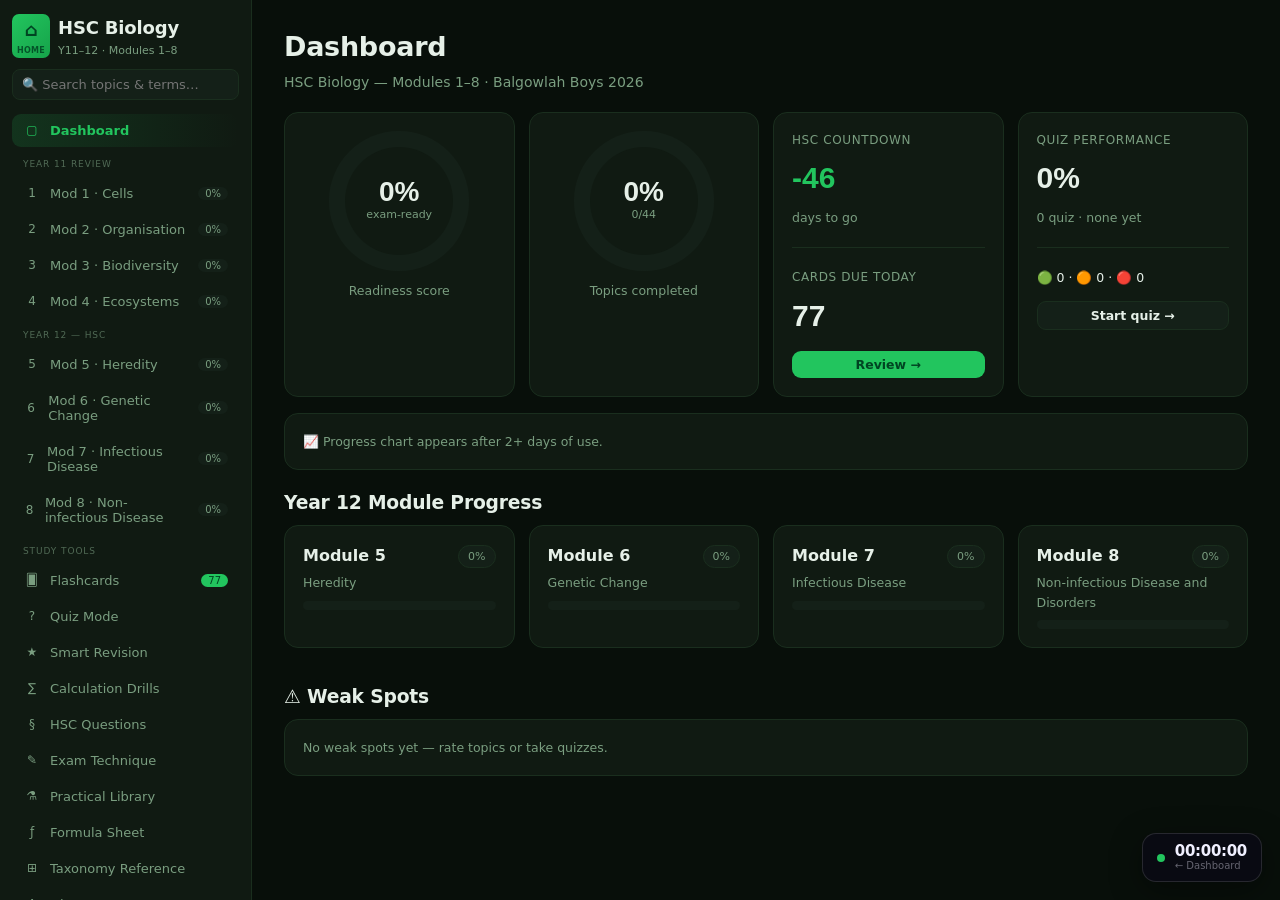
==== commit 3a72d08e: "Dashboard: theme fix, floating timer on subject pages, customisable layout - Fix theme picker z-inde" ====
--- a/biology/index.html
+++ b/biology/index.html
@@ -205,6 +205,33 @@
   <main class="main" id="main"></main>
 </div>
 <div class="toast" id="toast"></div>
+<div id="ftimer" style="display:none;position:fixed;bottom:20px;right:20px;background:rgba(10,10,20,.92);border:1px solid rgba(34,197,94,.4);border-radius:14px;padding:10px 15px;backdrop-filter:blur(20px);z-index:500;align-items:center;gap:10px;box-shadow:0 8px 30px rgba(0,0,0,.5);cursor:pointer;font-family:'IBM Plex Sans',system-ui,sans-serif" onclick="window.location='/'">
+  <div id="ft-icon" style="font-size:16px">🧬</div>
+  <div><div id="ft-subj" style="font-size:10px;color:rgba(255,255,255,.4);text-transform:uppercase;letter-spacing:.08em;margin-bottom:1px"></div><div id="ft-time" style="font-size:18px;font-weight:800;color:#22c55e;font-family:'Bricolage Grotesque',system-ui,sans-serif;letter-spacing:-.01em">00:00:00</div></div>
+  <div style="font-size:10px;color:rgba(255,255,255,.3);padding-left:6px;border-left:1px solid rgba(255,255,255,.1)">↗ dash</div>
+</div>
+<script>
+(function(){
+  const TK='hsc_timer_v2';
+  const SUBJ_MAP={eng:{name:'English',icon:'📚',color:'#a855f7'},bio:{name:'Biology',icon:'🧬',color:'#22c55e'},chem:{name:'Chem',icon:'⚗️',color:'#f59e0b'},math:{name:'Maths',icon:'📐',color:'#3b82f6'}};
+  function getTS(){try{return JSON.parse(localStorage.getItem(TK))||{running:false,elapsed:0,startedAt:null};}catch(e){return{running:false,elapsed:0,startedAt:null};}}
+  function timerSec(){const ts=getTS();return(ts.running&&ts.startedAt)?ts.elapsed+Math.floor((Date.now()-ts.startedAt)/1000):ts.elapsed;}
+  function fmt(s){return[Math.floor(s/3600),Math.floor((s%3600)/60),s%60].map(n=>String(n).padStart(2,'0')).join(':');}
+  function update(){
+    const ts=getTS(),el=document.getElementById('ftimer');
+    if(!el)return;
+    if(!ts.running&&ts.elapsed===0){el.style.display='none';return;}
+    el.style.display='flex';
+    const sec=timerSec();
+    const s=SUBJ_MAP[ts.subject]||SUBJ_MAP.bio;
+    document.getElementById('ft-icon').textContent=s.icon;
+    document.getElementById('ft-subj').textContent=s.name;
+    document.getElementById('ft-time').textContent=fmt(sec);
+    document.getElementById('ft-time').style.color=s.color;
+  }
+  update();setInterval(update,1000);
+})();
+</script>
 <script>
 const LS_KEY="hscbio_progress";
 const DEFAULT_STATE={check:{},conf:{},notes:{},examDate:"2026-10-21",quizLog:[],theme:"dark",streak:[],edits:{},addedDots:{},addedQ:{},editMode:false,quizStats:{},srs:{},history:[],bookmarks:{}};
@@ -1442,5 +1469,48 @@
 if(!state.examDate||state.examDate==='2026-10-30'){state.examDate='2026-10-21';save();}
 applyTheme();refreshCountdown();buildNav();render();streakToday();snapshotHistory();
 </script>
+<div id="ft" style="position:fixed;bottom:18px;right:18px;z-index:9999;background:rgba(10,10,20,.92);border:1px solid rgba(255,255,255,.12);border-radius:14px;padding:10px 14px;display:flex;align-items:center;gap:10px;backdrop-filter:blur(20px);box-shadow:0 8px 32px rgba(0,0,0,.4);cursor:pointer" onclick="window.location='/'" title="Back to Dashboard">
+  <div id="ft-dot" style="width:8px;height:8px;border-radius:50%;background:#22c55e;flex-shrink:0;transition:background .3s"></div>
+  <div style="display:flex;flex-direction:column;gap:2px">
+    <div id="ft-time" style="font-size:15px;font-weight:700;font-family:'Bricolage Grotesque',system-ui,sans-serif;color:#f0f0ff;letter-spacing:-.02em;line-height:1">00:00:00</div>
+    <div id="ft-sub" style="font-size:10px;color:rgba(240,240,255,.4);line-height:1">← Dashboard</div>
+  </div>
+</div>
+<script>
+(function(){
+  const TK='hsc_timer_v2';
+  const COLORS={eng:'#a855f7',math:'#3b82f6',bio:'#22c55e',chem:'#f59e0b',ger:'#e8a020'};
+  const NAMES={eng:'English',math:'Maths',bio:'Biology',chem:'Chemistry',ger:'German'};
+  function fmt(s){return[Math.floor(s/3600),Math.floor((s%3600)/60),s%60].map(n=>String(n).padStart(2,'0')).join(':');}
+  function tick(){
+    let ts;try{ts=JSON.parse(localStorage.getItem(TK));}catch(e){return;}
+    if(!ts)return;
+    const dot=document.getElementById('ft-dot');
+    const timeEl=document.getElementById('ft-time');
+    const subEl=document.getElementById('ft-sub');
+    if(!timeEl)return;
+    const c=COLORS[ts.subject]||'#22c55e';
+    dot.style.background=c;
+    if(ts.running){
+      dot.style.boxShadow='0 0 7px '+c;
+      const sec=ts.elapsed+Math.floor((Date.now()-ts.startedAt)/1000);
+      timeEl.style.color=c;
+      timeEl.textContent=fmt(sec);
+      subEl.textContent=(NAMES[ts.subject]||'Timer')+' running ← Dashboard';
+    } else if(ts.elapsed>0){
+      dot.style.boxShadow='none';
+      timeEl.style.color='rgba(240,240,255,.55)';
+      timeEl.textContent=fmt(ts.elapsed);
+      subEl.textContent=(NAMES[ts.subject]||'Timer')+' paused ← Dashboard';
+    } else {
+      dot.style.boxShadow='none';
+      timeEl.style.color='rgba(240,240,255,.3)';
+      timeEl.textContent='00:00:00';
+      subEl.textContent='← Dashboard';
+    }
+  }
+  tick();setInterval(tick,1000);
+})();
+</script>
 </body>
 </html>
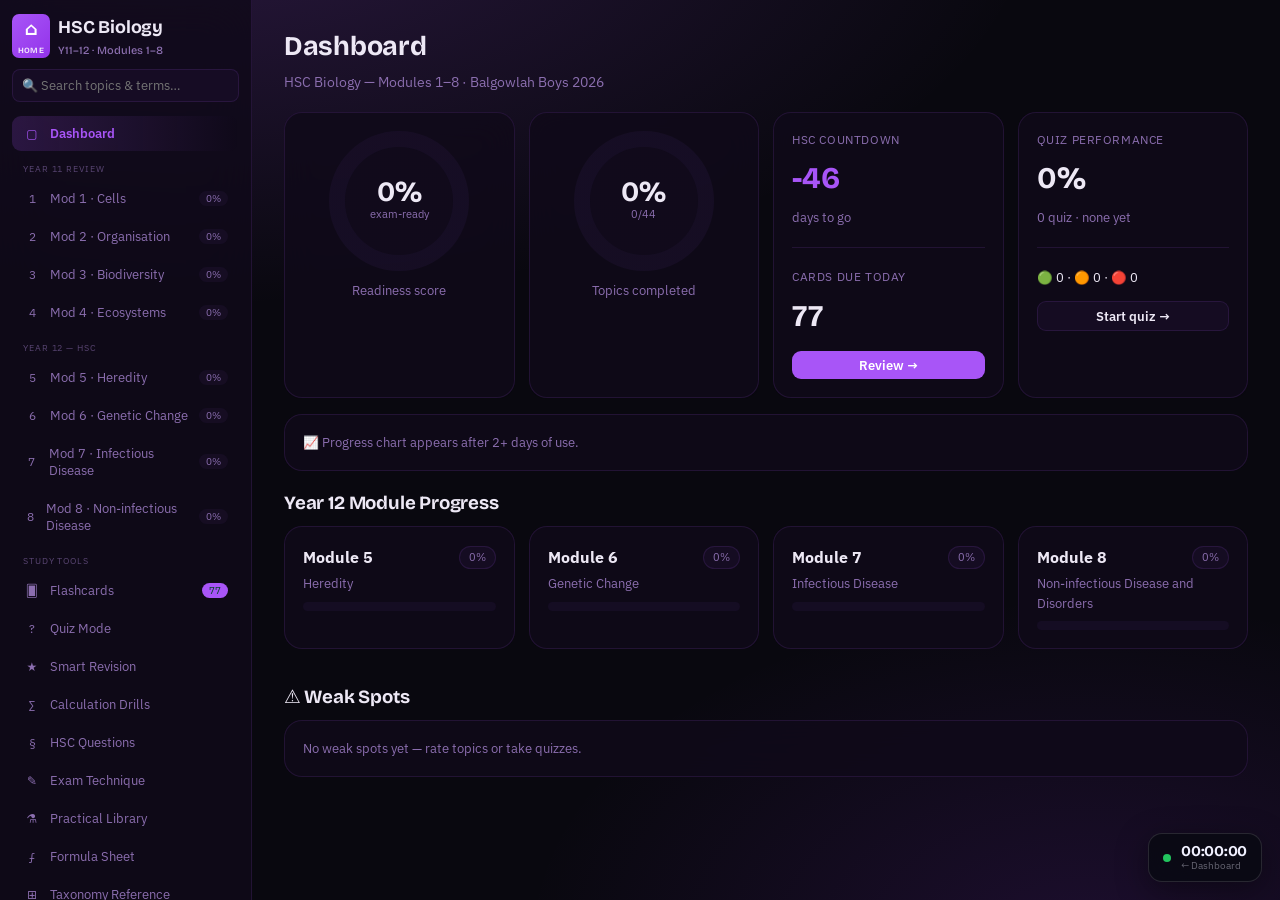
==== commit 748d010c: "Overhaul biology tool with purple glassmorphism theme - Purple CSS design tokens (accent #a855f7, at" ====
--- a/biology/index.html
+++ b/biology/index.html
@@ -4,26 +4,61 @@
 <meta charset="UTF-8"/>
 <meta name="viewport" content="width=device-width,initial-scale=1.0"/>
 <title>HSC Biology Y12 — Study Tool</title>
+<link rel="preconnect" href="https://fonts.googleapis.com">
+<link rel="preconnect" href="https://fonts.gstatic.com" crossorigin>
+<link href="https://fonts.googleapis.com/css2?family=Bricolage+Grotesque:opsz,wght@12..60,400;12..60,700;12..60,800&family=IBM+Plex+Mono:wght@400&family=IBM+Plex+Sans:wght@400;500;600&display=swap" rel="stylesheet">
 <style>
 :root{
-  --bg:#080f0a;--surface:#101a12;--surface2:#142018;--accent:#22c55e;--accent2:#16a34a;
-  --text:#e6f0e8;--muted:#7a9e80;--line:#1a2e1e;
+  --bg:#09080f;
+  --surface:rgba(16,10,26,0.84);
+  --surface2:rgba(26,16,42,0.68);
+  --accent:#a855f7;--accent2:#9333ea;
+  --text:#ede8f5;--muted:#8b6eaf;
+  --line:rgba(168,85,247,.13);
   --blue:#3b82f6;--green:#22c55e;--amber:#f59e0b;--red:#ef4444;--purple:#a855f7;
-  --blueb:#0e2336;--greenb:#0e2a14;--amberb:#2c2210;--redb:#2c1414;--purpleb:#221331;
+  --blueb:rgba(59,130,246,.11);
+  --greenb:rgba(34,197,94,.11);
+  --amberb:rgba(245,158,11,.11);
+  --redb:rgba(239,68,68,.11);
+  --purpleb:rgba(168,85,247,.13);
+  color-scheme:dark;
 }
 html[data-theme="light"]{
-  --bg:#eef5ef;--surface:#ffffff;--surface2:#edf5ee;--accent:#16a34a;--accent2:#15803d;
-  --text:#0e2010;--muted:#4a7a52;--line:#cde3cf;
-  --blueb:#e6f0fb;--greenb:#e7f7ec;--amberb:#fdf3e1;--redb:#fbe9e9;--purpleb:#f4e9fc;
+  --bg:#f7f3ff;
+  --surface:#ffffff;
+  --surface2:#f2ebff;
+  --accent:#9333ea;--accent2:#7c3aed;
+  --text:#1a0a2e;--muted:#7c3aed;
+  --line:rgba(0,0,0,.10);
+  --blueb:#e6f0fb;--greenb:#e7f7ec;
+  --amberb:#fdf3e1;--redb:#fbe9e9;
+  --purpleb:#f3e8ff;
+  color-scheme:light;
 }
 *{box-sizing:border-box}
-body{margin:0;background:var(--bg);color:var(--text);font-family:"IBM Plex Sans",system-ui,-apple-system,Segoe UI,Roboto,sans-serif;line-height:1.55}
+body{
+  margin:0;
+  background:var(--bg);
+  background-image:
+    radial-gradient(ellipse 120% 80% at 15% -10%,rgba(168,85,247,.20),transparent 55%),
+    radial-gradient(ellipse 80% 70% at 85% 105%,rgba(147,51,234,.14),transparent 55%);
+  background-attachment:fixed;
+  color:var(--text);
+  font-family:"IBM Plex Sans",system-ui,-apple-system,Segoe UI,Roboto,sans-serif;
+  line-height:1.55;
+}
+html[data-theme="light"] body{
+  background-image:
+    radial-gradient(ellipse 100% 60% at 10% -5%,rgba(168,85,247,.10),transparent 55%),
+    radial-gradient(ellipse 70% 50% at 90% 110%,rgba(147,51,234,.07),transparent 55%);
+}
 h1,h2,h3,h4,.brand{font-family:"Bricolage Grotesque","IBM Plex Sans",system-ui,sans-serif;font-weight:700;letter-spacing:-.01em}
 a{color:var(--accent)}
+@keyframes fu{from{opacity:0;transform:translateY(8px)}to{opacity:1;transform:none}}
 .app{display:flex;min-height:100vh}
-.sidebar{width:252px;background:var(--surface);border-right:1px solid var(--line);position:sticky;top:0;height:100vh;display:flex;flex-direction:column;padding:14px 12px;gap:10px;overflow-y:auto;flex-shrink:0}
+.sidebar{width:252px;background:var(--surface);backdrop-filter:blur(24px);-webkit-backdrop-filter:blur(24px);border-right:1px solid var(--line);position:sticky;top:0;height:100vh;display:flex;flex-direction:column;padding:14px 12px;gap:10px;overflow-y:auto;flex-shrink:0}
 .brand{font-size:18px;display:flex;align-items:center;gap:8px}
-.brand .logo{width:26px;height:26px;border-radius:7px;background:linear-gradient(135deg,var(--accent),var(--accent2));display:flex;align-items:center;justify-content:center;color:#042;font-weight:800;font-size:13px}
+.brand .logo{width:26px;height:26px;border-radius:7px;background:linear-gradient(135deg,var(--accent),var(--accent2));display:flex;align-items:center;justify-content:center;color:#fff;font-weight:800;font-size:13px}
 .brand small{display:block;color:var(--muted);font-size:11px;font-weight:500;letter-spacing:0}
 .search{display:flex;flex-direction:column;gap:4px;position:relative}
 .search input{width:100%;background:var(--surface2);border:1px solid var(--line);color:var(--text);border-radius:9px;padding:8px 10px;font-size:13px}
@@ -35,7 +70,7 @@
 .navbtn{display:flex;align-items:center;gap:9px;background:none;border:none;color:var(--muted);text-align:left;padding:9px 11px;border-radius:9px;cursor:pointer;font-size:13px;font-family:inherit;width:100%;transition:.12s}
 .navbtn .ic{width:18px;text-align:center;font-size:12px}
 .navbtn:hover{background:var(--surface2);color:var(--text)}
-.navbtn.active{background:linear-gradient(90deg,rgba(34,197,94,.15),transparent);color:var(--accent);font-weight:600}
+.navbtn.active{background:linear-gradient(90deg,rgba(168,85,247,.18),transparent);color:var(--accent);font-weight:600}
 .navbtn .badge{margin-left:auto;font-size:10px;background:var(--surface2);color:var(--muted);padding:1px 7px;border-radius:20px}
 .nav-sep{font-size:9px;text-transform:uppercase;letter-spacing:.1em;color:var(--muted);padding:8px 11px 2px;opacity:.6}
 .exampill{margin-top:auto;background:var(--surface2);border:1px solid var(--line);border-radius:11px;padding:10px}
@@ -45,11 +80,11 @@
 .sb-foot{display:flex;gap:6px;flex-wrap:wrap}
 .sb-foot button{flex:1;font-size:11px;padding:6px;background:var(--surface2);border:1px solid var(--line);color:var(--muted);border-radius:8px;cursor:pointer;min-width:60px}
 .sb-foot button:hover{color:var(--text);border-color:var(--accent)}
-.main{flex:1;min-width:0;padding:26px 32px 90px;max-width:1120px}
+.main{flex:1;min-width:0;padding:26px 32px 90px;max-width:1120px;animation:fu .22s ease}
 .page-head{margin-bottom:18px;display:flex;align-items:flex-end;gap:14px;flex-wrap:wrap}
 .page-head h1{font-size:27px;margin:0 0 4px}.page-head p{color:var(--muted);margin:0;font-size:14px}
 .page-head .spacer{flex:1}
-.card{background:var(--surface);border:1px solid var(--line);border-radius:14px;padding:18px;margin-bottom:16px}
+.card{background:var(--surface);backdrop-filter:blur(16px);-webkit-backdrop-filter:blur(16px);border:1px solid var(--line);border-radius:18px;padding:18px;margin-bottom:16px}
 .grid{display:grid;gap:14px}
 .g2{grid-template-columns:repeat(2,1fr)}.g3{grid-template-columns:repeat(3,1fr)}.g4{grid-template-columns:repeat(4,1fr)}
 @media(max-width:900px){.g2,.g3,.g4{grid-template-columns:1fr}}
@@ -62,14 +97,14 @@
 .ring .inner{width:108px;height:108px;border-radius:50%;background:var(--surface);display:flex;align-items:center;justify-content:center;flex-direction:column;text-align:center}
 .ring .inner b{font-size:28px;font-family:"Bricolage Grotesque",sans-serif;line-height:1}
 .ring .inner small{color:var(--muted);font-size:11px}
-.mod-h{display:flex;align-items:center;gap:12px;cursor:pointer;padding:15px 18px;background:var(--surface);border:1px solid var(--line);border-radius:14px;margin-bottom:10px}
+.mod-h{display:flex;align-items:center;gap:12px;cursor:pointer;padding:15px 18px;background:var(--surface);backdrop-filter:blur(12px);-webkit-backdrop-filter:blur(12px);border:1px solid var(--line);border-radius:14px;margin-bottom:10px}
 .mod-h:hover{border-color:var(--accent)}
 .mod-h .num{width:38px;height:38px;border-radius:10px;background:var(--surface2);display:grid;place-items:center;font-weight:700;color:var(--accent);font-family:"Bricolage Grotesque",sans-serif}
 .mod-h h2{font-size:17px;margin:0}.mod-h .sub{color:var(--muted);font-size:12.5px}
 .mod-h .chev{color:var(--muted);transition:.2s;font-size:13px}
 .mod-h.open .chev{transform:rotate(90deg)}
-.dot{background:var(--surface);border:1px solid var(--line);border-radius:13px;margin:0 0 11px;overflow:hidden}
-.dot.flash{border-color:var(--accent);box-shadow:0 0 0 2px rgba(34,197,94,.3)}
+.dot{background:var(--surface);backdrop-filter:blur(12px);-webkit-backdrop-filter:blur(12px);border:1px solid var(--line);border-radius:13px;margin:0 0 11px;overflow:hidden}
+.dot.flash{border-color:var(--accent);box-shadow:0 0 0 2px rgba(168,85,247,.28)}
 .dot-h{display:flex;align-items:flex-start;gap:11px;padding:14px 16px;cursor:pointer}
 .dot-h:hover{background:var(--surface2)}
 .dot-h .chk{margin-top:3px;width:17px;height:17px;accent-color:var(--accent);cursor:pointer;flex-shrink:0}
@@ -119,7 +154,7 @@
 .pstep:last-child{border-bottom:none}
 .pstep-n{color:var(--accent);font-weight:700;min-width:18px;flex-shrink:0;font-size:11px;padding-top:2px}
 /* term table */
-.term-section{background:var(--surface);border:1px solid var(--line);border-radius:14px;padding:16px;margin-bottom:18px}
+.term-section{background:var(--surface);backdrop-filter:blur(12px);-webkit-backdrop-filter:blur(12px);border:1px solid var(--line);border-radius:14px;padding:16px;margin-bottom:18px}
 .term-section h3{margin:0 0 10px;font-size:16px;display:flex;align-items:center;gap:8px;cursor:pointer}
 .term-section h3 .chev{color:var(--muted);font-size:12px;transition:.2s;margin-left:auto}
 .term-section h3.open .chev{transform:rotate(90deg)}
@@ -130,7 +165,7 @@
 .term-table td:first-child{font-weight:600;color:var(--text);width:30%;white-space:nowrap}
 .term-table td:last-child{color:var(--muted)}
 .term-table tr:last-child td{border-bottom:none}
-.must-mem{background:rgba(34,197,94,.08);border:1px solid rgba(34,197,94,.25);border-radius:10px;padding:12px 14px;margin:10px 0}
+.must-mem{background:rgba(168,85,247,.08);border:1px solid rgba(168,85,247,.25);border-radius:10px;padding:12px 14px;margin:10px 0}
 .must-mem h4{margin:0 0 8px;font-size:12px;text-transform:uppercase;letter-spacing:.07em;color:var(--accent)}
 .must-mem-item{margin-bottom:8px;font-size:13.5px}
 .must-mem-item b{color:var(--accent)}
@@ -138,7 +173,7 @@
 /* q */
 .q{border:1px solid var(--line);border-radius:10px;padding:11px 13px;margin:9px 0;background:var(--surface2)}
 .q .qq{font-size:14px;margin-bottom:7px;font-weight:500}
-.q .ans{display:none;border-top:1px dashed var(--line);margin-top:9px;padding-top:9px;font-size:13.5px;color:#bfe;white-space:pre-wrap}
+.q .ans{display:none;border-top:1px dashed var(--line);margin-top:9px;padding-top:9px;font-size:13.5px;color:#d8b4fe;white-space:pre-wrap}
 .q.show .ans{display:block}
 .q .reveal{font-size:12px;background:var(--surface);border:1px solid var(--line);color:var(--accent);padding:4px 11px;border-radius:7px;cursor:pointer}
 .confrow{display:flex;gap:7px;align-items:center;margin:12px 0 5px;flex-wrap:wrap}
@@ -149,17 +184,17 @@
 .cbtn.weak.on{background:rgba(239,68,68,.18);color:#fca5a5;border-color:var(--red)}
 textarea.notes{width:100%;background:var(--bg);border:1px solid var(--line);color:var(--text);border-radius:9px;padding:9px;font-family:inherit;font-size:13px;resize:vertical;min-height:58px;margin-top:6px}
 textarea.notes:focus{outline:none;border-color:var(--accent)}
-.btn{background:var(--accent);color:#042;border:none;border-radius:9px;padding:9px 15px;font-weight:600;cursor:pointer;font-family:inherit;font-size:14px}
+.btn{background:var(--accent);color:#fff;border:none;border-radius:9px;padding:9px 15px;font-weight:600;cursor:pointer;font-family:inherit;font-size:14px}
 .btn:hover{background:var(--accent2)}.btn:disabled{opacity:.5;cursor:not-allowed}
 .btn.ghost{background:var(--surface2);color:var(--text);border:1px solid var(--line)}
 .btn.ghost:hover{border-color:var(--accent);color:var(--accent)}
-.btn.sm{padding:6px 11px;font-size:12.5px}.btn.on{background:var(--accent);color:#042}
+.btn.sm{padding:6px 11px;font-size:12.5px}.btn.on{background:var(--accent);color:#fff}
 .pill{display:inline-block;font-size:11px;padding:2px 9px;border-radius:20px;background:var(--surface2);border:1px solid var(--line);color:var(--muted)}
 select,input[type=number],input[type=text]{background:var(--surface2);border:1px solid var(--line);color:var(--text);border-radius:8px;padding:7px 9px;font-family:inherit;font-size:13px}
 select:focus,input:focus{outline:none;border-color:var(--accent)}
 .chips{display:flex;gap:7px;flex-wrap:wrap}
 .chip{font-size:13px;padding:6px 12px;border-radius:20px;border:1px solid var(--line);background:var(--surface2);color:var(--muted);cursor:pointer}
-.chip.on{background:rgba(34,197,94,.14);color:var(--accent);border-color:var(--accent)}
+.chip.on{background:rgba(168,85,247,.14);color:var(--accent);border-color:var(--accent)}
 .row{display:flex;gap:10px;align-items:center;flex-wrap:wrap}
 .muted{color:var(--muted)}.accent{color:var(--accent)}.small{font-size:12.5px}
 .divider{height:1px;background:var(--line);margin:14px 0}
@@ -177,16 +212,19 @@
 .toast{position:fixed;bottom:22px;left:50%;transform:translateX(-50%);background:var(--surface2);border:1px solid var(--accent);color:var(--text);padding:11px 20px;border-radius:11px;z-index:100;box-shadow:0 10px 30px rgba(0,0,0,.4);opacity:0;transition:.25s;pointer-events:none}
 .toast.show{opacity:1}
 ::-webkit-scrollbar{width:9px;height:9px}::-webkit-scrollbar-thumb{background:var(--line);border-radius:8px}
-.modal{position:fixed;inset:0;background:rgba(0,0,0,.6);display:grid;place-items:center;z-index:90;padding:20px}
+.modal{position:fixed;inset:0;background:rgba(0,0,0,.65);backdrop-filter:blur(4px);-webkit-backdrop-filter:blur(4px);display:grid;place-items:center;z-index:90;padding:20px}
 .modal .box2{background:var(--surface);border:1px solid var(--line);border-radius:14px;padding:20px;max-width:560px;width:100%;max-height:85vh;overflow:auto}
 .modal textarea{width:100%;min-height:160px;background:var(--bg);border:1px solid var(--line);color:var(--text);border-radius:9px;padding:10px;font-family:"IBM Plex Mono",monospace;font-size:12px}
-@media(max-width:820px){.app{flex-direction:column}.sidebar{position:relative;width:100%;height:auto}.main{padding:18px 16px 60px}.ring{width:120px;height:120px}}
+.fc-side-lbl{font-size:10px;font-weight:700;letter-spacing:.12em;text-transform:uppercase;color:var(--muted);margin-bottom:10px}
+.fc-side-lbl.front{color:var(--accent)}
+.fc-side-lbl.back{color:var(--accent2)}
+@media(max-width:820px){.app{flex-direction:column}.sidebar{position:relative;width:100%;height:auto}.main{padding:18px 16px 60px;animation:none}.ring{width:120px;height:120px}}
 </style>
 </head>
 <body>
 <div class="app">
   <aside class="sidebar">
-    <div class="brand"><a href="/" style="text-decoration:none"><span class="logo" style="width:38px;height:44px;font-size:18px;flex-direction:column;gap:1px">⌂<span style="font-size:8px;font-weight:700;letter-spacing:.04em;opacity:.85">HOME</span></span></a><div>HSC Biology<small>Y11–12 · Modules 1–8</small></div></div>
+    <div class="brand"><a href="../index.html" style="text-decoration:none"><span class="logo" style="width:38px;height:44px;font-size:18px;flex-direction:column;gap:1px">⌂<span style="font-size:8px;font-weight:700;letter-spacing:.04em;opacity:.85">HOME</span></span></a><div>HSC Biology<small>Y11–12 · Modules 1–8</small></div></div>
     <div class="search">
       <input id="globalSearch" type="text" placeholder="🔍 Search topics & terms…" autocomplete="off"/>
       <div id="searchRes" class="searchres hidden"></div>
@@ -205,7 +243,7 @@
   <main class="main" id="main"></main>
 </div>
 <div class="toast" id="toast"></div>
-<div id="ftimer" style="display:none;position:fixed;bottom:20px;right:20px;background:rgba(10,10,20,.92);border:1px solid rgba(34,197,94,.4);border-radius:14px;padding:10px 15px;backdrop-filter:blur(20px);z-index:500;align-items:center;gap:10px;box-shadow:0 8px 30px rgba(0,0,0,.5);cursor:pointer;font-family:'IBM Plex Sans',system-ui,sans-serif" onclick="window.location='/'">
+<div id="ftimer" style="display:none;position:fixed;bottom:20px;right:20px;background:rgba(10,8,20,.92);border:1px solid rgba(168,85,247,.4);border-radius:14px;padding:10px 15px;backdrop-filter:blur(20px);z-index:500;align-items:center;gap:10px;box-shadow:0 8px 30px rgba(0,0,0,.5);cursor:pointer;font-family:'IBM Plex Sans',system-ui,sans-serif" onclick="window.location='../index.html'">
   <div id="ft-icon" style="font-size:16px">🧬</div>
   <div><div id="ft-subj" style="font-size:10px;color:rgba(255,255,255,.4);text-transform:uppercase;letter-spacing:.08em;margin-bottom:1px"></div><div id="ft-time" style="font-size:18px;font-weight:800;color:#22c55e;font-family:'Bricolage Grotesque',system-ui,sans-serif;letter-spacing:-.01em">00:00:00</div></div>
   <div style="font-size:10px;color:rgba(255,255,255,.3);padding-left:6px;border-left:1px solid rgba(255,255,255,.1)">↗ dash</div>
@@ -213,7 +251,7 @@
 <script>
 (function(){
   const TK='hsc_timer_v2';
-  const SUBJ_MAP={eng:{name:'English',icon:'📚',color:'#a855f7'},bio:{name:'Biology',icon:'🧬',color:'#22c55e'},chem:{name:'Chem',icon:'⚗️',color:'#f59e0b'},math:{name:'Maths',icon:'📐',color:'#3b82f6'}};
+  const SUBJ_MAP={eng:{name:'English',icon:'📚',color:'#22c55e'},bio:{name:'Biology',icon:'🧬',color:'#a855f7'},chem:{name:'Chem',icon:'⚗️',color:'#38bdf8'},math:{name:'Maths',icon:'📐',color:'#f97316'}};
   function getTS(){try{return JSON.parse(localStorage.getItem(TK))||{running:false,elapsed:0,startedAt:null};}catch(e){return{running:false,elapsed:0,startedAt:null};}}
   function timerSec(){const ts=getTS();return(ts.running&&ts.startedAt)?ts.elapsed+Math.floor((Date.now()-ts.startedAt)/1000):ts.elapsed;}
   function fmt(s){return[Math.floor(s/3600),Math.floor((s%3600)/60),s%60].map(n=>String(n).padStart(2,'0')).join(':');}
@@ -231,6 +269,14 @@
   }
   update();setInterval(update,1000);
 })();
+</script>
+<script>
+(function syncThemeDash(){
+  try{
+    const d=JSON.parse(localStorage.getItem('hsc_dash_v2')||'{}');
+    if(d.theme){document.documentElement.setAttribute('data-theme',d.theme);}
+  }catch(e){}
+}());
 </script>
 <script>
 const LS_KEY="hscbio_progress";
@@ -1469,7 +1515,7 @@
 if(!state.examDate||state.examDate==='2026-10-30'){state.examDate='2026-10-21';save();}
 applyTheme();refreshCountdown();buildNav();render();streakToday();snapshotHistory();
 </script>
-<div id="ft" style="position:fixed;bottom:18px;right:18px;z-index:9999;background:rgba(10,10,20,.92);border:1px solid rgba(255,255,255,.12);border-radius:14px;padding:10px 14px;display:flex;align-items:center;gap:10px;backdrop-filter:blur(20px);box-shadow:0 8px 32px rgba(0,0,0,.4);cursor:pointer" onclick="window.location='/'" title="Back to Dashboard">
+<div id="ft" style="position:fixed;bottom:18px;right:18px;z-index:9999;background:rgba(10,10,20,.92);border:1px solid rgba(255,255,255,.12);border-radius:14px;padding:10px 14px;display:flex;align-items:center;gap:10px;backdrop-filter:blur(20px);box-shadow:0 8px 32px rgba(0,0,0,.4);cursor:pointer" onclick="window.location='../index.html'" title="Back to Dashboard">
   <div id="ft-dot" style="width:8px;height:8px;border-radius:50%;background:#22c55e;flex-shrink:0;transition:background .3s"></div>
   <div style="display:flex;flex-direction:column;gap:2px">
     <div id="ft-time" style="font-size:15px;font-weight:700;font-family:'Bricolage Grotesque',system-ui,sans-serif;color:#f0f0ff;letter-spacing:-.02em;line-height:1">00:00:00</div>
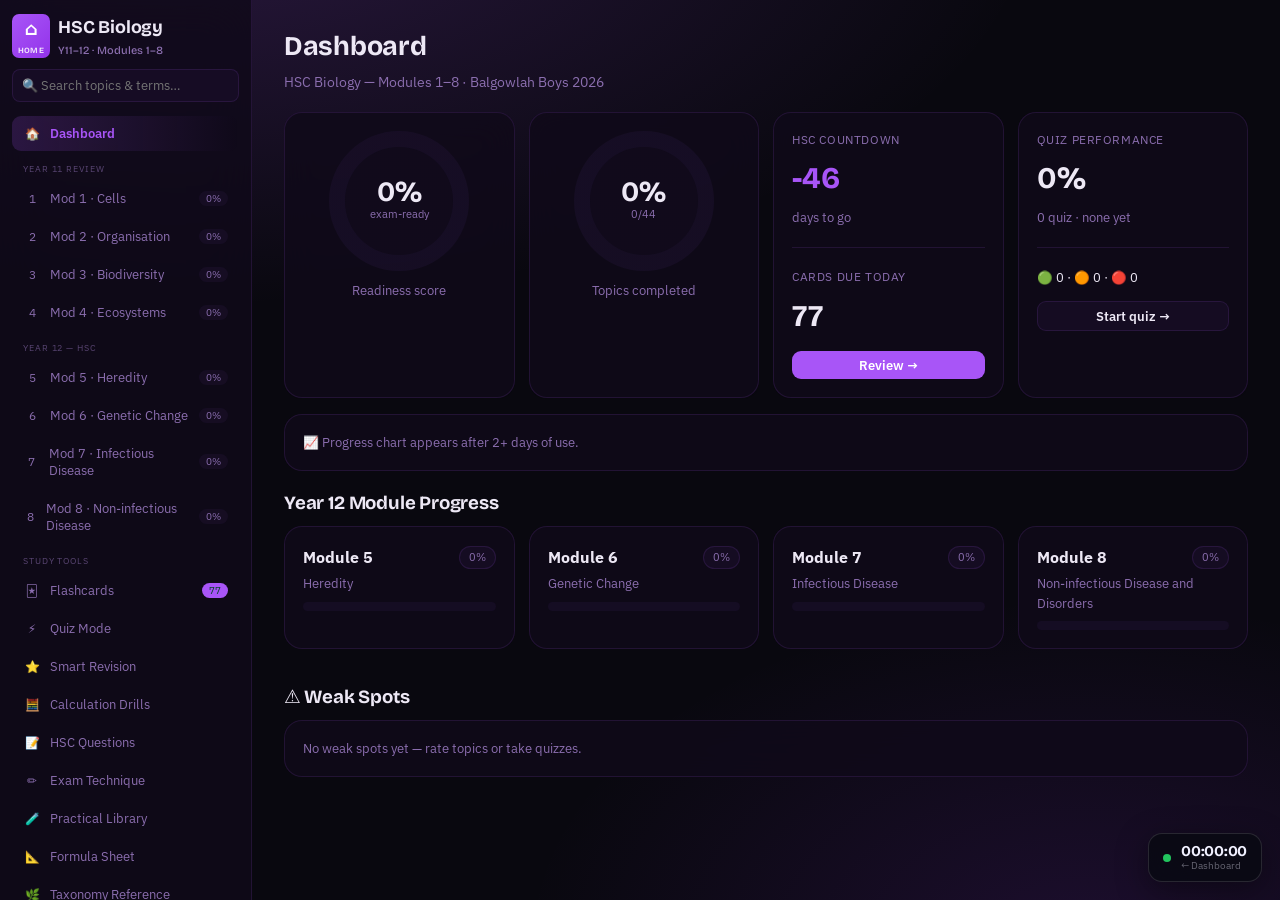
==== commit f3f02cf5: "Apply consistent glassmorphism theme to all subjects Colors: English=green, Maths=orange, German=bro" ====
--- a/biology/index.html
+++ b/biology/index.html
@@ -968,7 +968,7 @@
 
 /* ========================= NAV ========================= */
 const NAV=[
- {id:"dashboard",ic:"▢",label:"Dashboard"},
+ {id:"dashboard",ic:"🏠",label:"Dashboard"},
  {sep:"Year 11 Review"},
  {id:"m1",ic:"1",label:"Mod 1 · Cells"},
  {id:"m2",ic:"2",label:"Mod 2 · Organisation"},
@@ -980,16 +980,16 @@
  {id:"m7",ic:"7",label:"Mod 7 · Infectious Disease"},
  {id:"m8",ic:"8",label:"Mod 8 · Non-infectious Disease"},
  {sep:"Study Tools"},
- {id:"flashcards",ic:"🂠",label:"Flashcards"},
- {id:"quiz",ic:"?",label:"Quiz Mode"},
- {id:"revision",ic:"★",label:"Smart Revision"},
- {id:"drills",ic:"∑",label:"Calculation Drills"},
- {id:"hscbank",ic:"§",label:"HSC Questions"},
- {id:"technique",ic:"✎",label:"Exam Technique"},
- {id:"practicals",ic:"⚗",label:"Practical Library"},
- {id:"formula",ic:"ƒ",label:"Formula Sheet"},
- {id:"taxonomy",ic:"⊞",label:"Taxonomy Reference"},
- {id:"glossary",ic:"A",label:"Glossary"}
+ {id:"flashcards",ic:"🃏",label:"Flashcards"},
+ {id:"quiz",ic:"⚡",label:"Quiz Mode"},
+ {id:"revision",ic:"⭐",label:"Smart Revision"},
+ {id:"drills",ic:"🧮",label:"Calculation Drills"},
+ {id:"hscbank",ic:"📝",label:"HSC Questions"},
+ {id:"technique",ic:"✏️",label:"Exam Technique"},
+ {id:"practicals",ic:"🧪",label:"Practical Library"},
+ {id:"formula",ic:"📐",label:"Formula Sheet"},
+ {id:"taxonomy",ic:"🌿",label:"Taxonomy Reference"},
+ {id:"glossary",ic:"📖",label:"Glossary"}
 ];
 let CURRENT="dashboard";let pendingJump=null;
 function buildNav(){const nav=document.getElementById('nav');nav.innerHTML=NAV.map(n=>{
